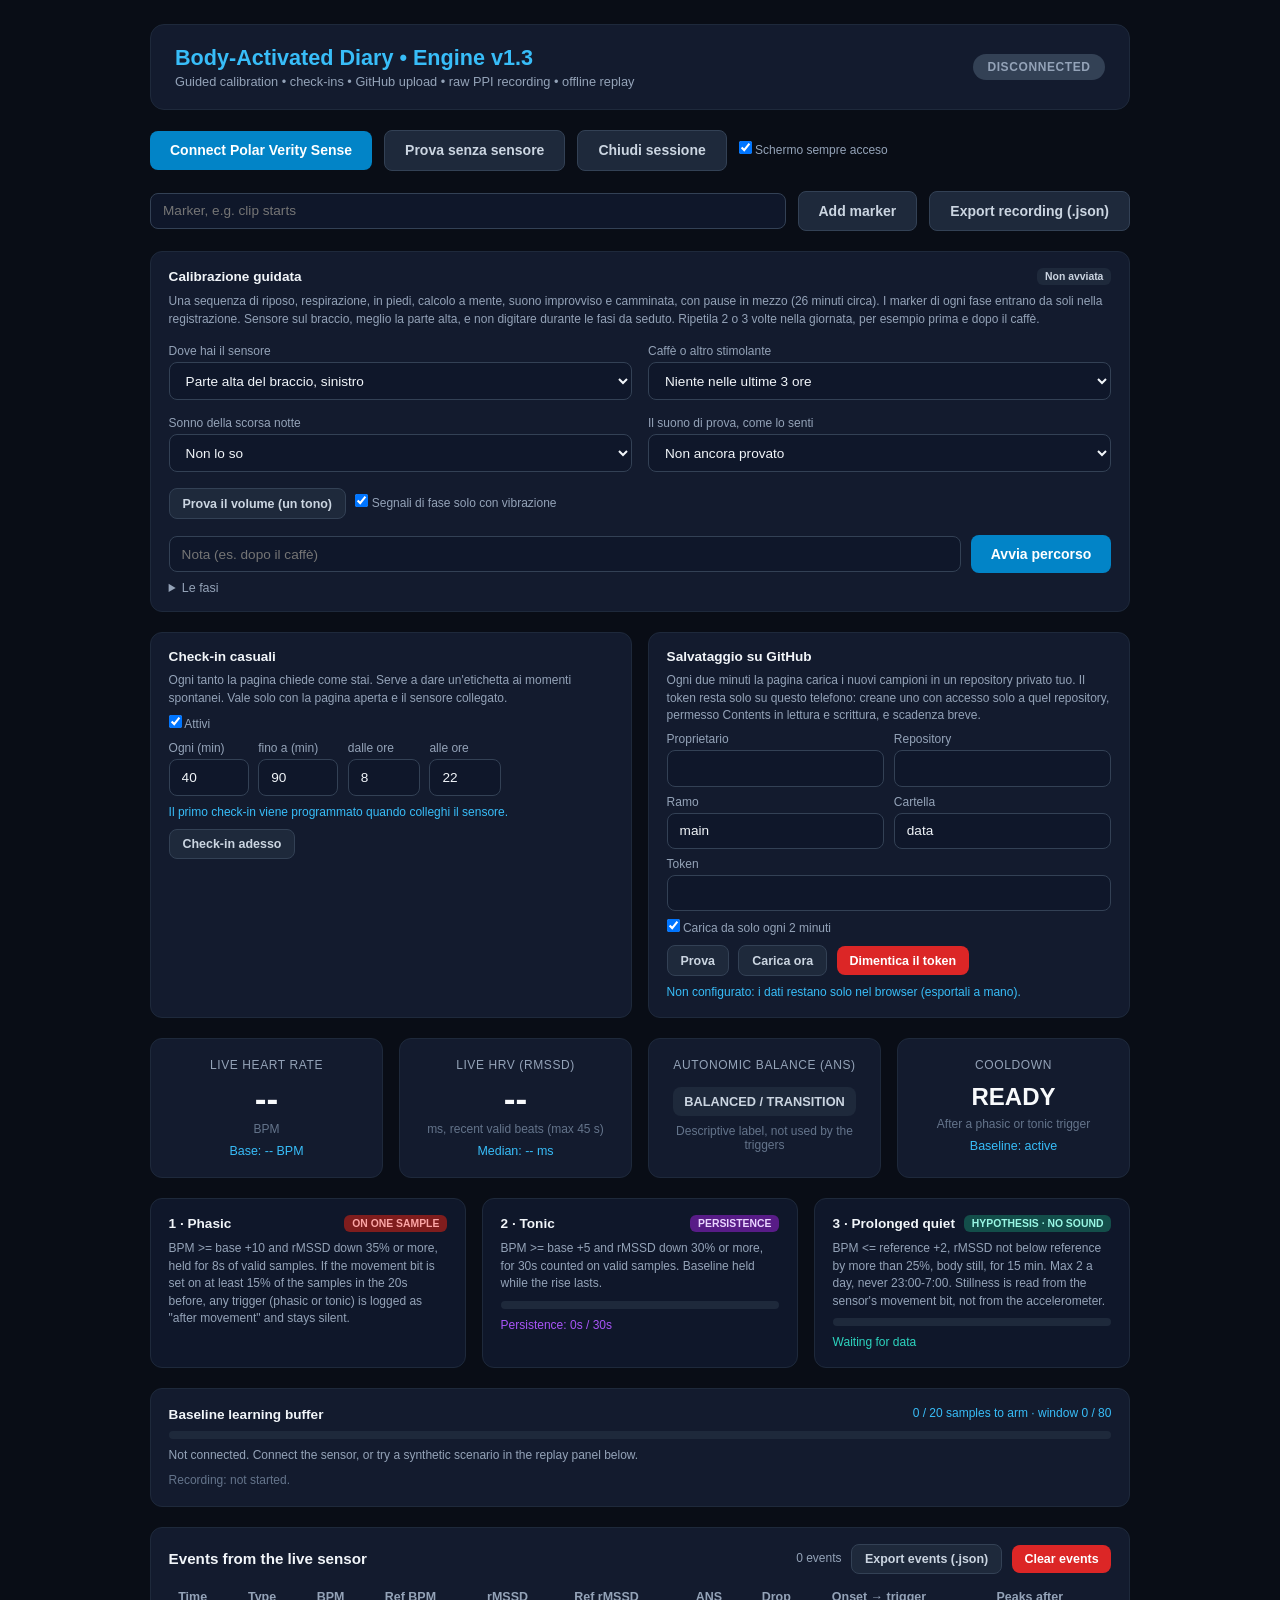
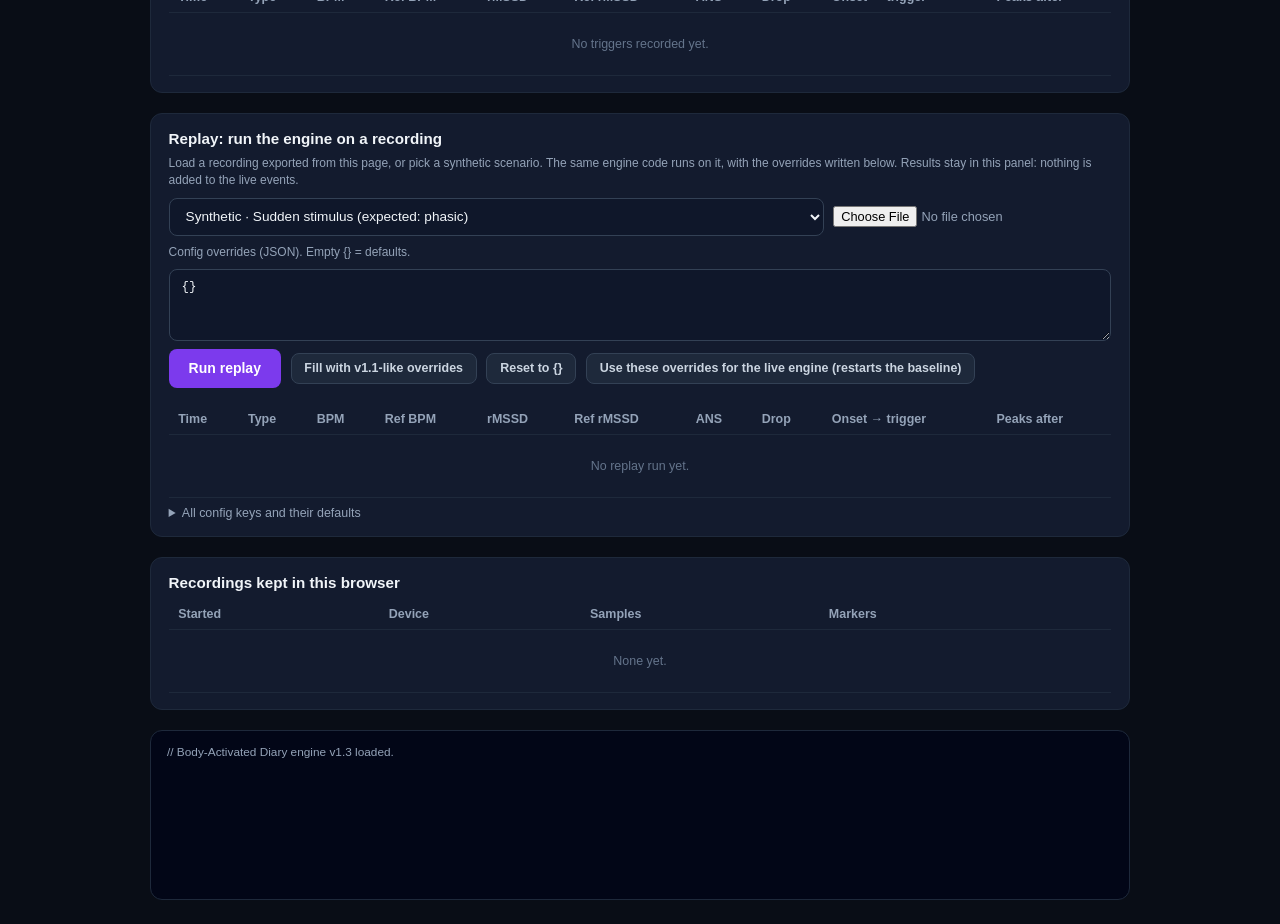
==== index.html @ 588d84d9 "Calibration: second sudden sound, volume test, context form, vibration-only phase cues, timed mental" ====
<!DOCTYPE html>
<html lang="en">
<head>
  <meta charset="UTF-8">
  <meta name="viewport" content="width=device-width, initial-scale=1.0">
  <title>Body-Activated Diary - Engine v1.3</title>
  <style>
    * { box-sizing: border-box; margin: 0; padding: 0; font-family: -apple-system, BlinkMacSystemFont, "Segoe UI", Roboto, sans-serif; }
    body { background-color: #090d16; color: #f1f5f9; padding: 1.5rem; min-height: 100vh; display: flex; justify-content: center; }
    .wrapper { max-width: 980px; width: 100%; min-width: 0; display: flex; flex-direction: column; gap: 1.25rem; }
    .wrapper > *, .two > *, .pathways > *, .grid-metrics > * { min-width: 0; }
    html, body { overflow-x: hidden; }
    header { display: flex; justify-content: space-between; align-items: center; gap: 1rem; background: #131b2e; padding: 1.25rem 1.5rem; border-radius: 14px; border: 1px solid #1e293b; }
    h1 { font-size: 1.35rem; color: #38bdf8; font-weight: 700; }
    h2 { font-size: 0.95rem; font-weight: 700; }
    .subtitle { font-size: 0.8rem; color: #94a3b8; margin-top: 0.2rem; }
    .status-pill { padding: 0.4rem 0.9rem; border-radius: 9999px; font-size: 0.75rem; font-weight: 700; letter-spacing: 0.05em; text-transform: uppercase; background: #334155; color: #94a3b8; white-space: nowrap; }
    .status-pill.connected { background: #064e3b; color: #34d399; }
    .status-pill.monitoring { background: #0284c7; color: #ffffff; }
    .status-pill.triggered { background: #991b1b; color: #fca5a5; animation: pulse 1s infinite; }
    @keyframes pulse { 0%, 100% { opacity: 1; } 50% { opacity: 0.5; } }

    .controls-bar { display: flex; gap: 0.75rem; flex-wrap: wrap; align-items: center; }
    button { padding: 0.7rem 1.25rem; border-radius: 8px; font-size: 0.875rem; font-weight: 600; border: none; cursor: pointer; transition: all 0.2s; }
    .btn-primary { background: #0284c7; color: white; }
    .btn-primary:hover { background: #0369a1; }
    .btn-secondary { background: #1e293b; color: #cbd5e1; border: 1px solid #334155; }
    .btn-secondary:hover { background: #334155; color: white; }
    .btn-danger { background: #dc2626; color: white; }
    .btn-danger:hover { background: #b91c1c; }
    .btn-mock { background: #7c3aed; color: white; }
    .btn-mock:hover { background: #6d28d9; }
    .btn-small { padding: 0.45rem 0.8rem; font-size: 0.78rem; }
    button:disabled { opacity: 0.5; cursor: not-allowed; }
    input[type="text"], select, textarea { background: #0f172a; color: #f1f5f9; border: 1px solid #334155; border-radius: 8px; padding: 0.6rem 0.75rem; font-size: 0.85rem; }
    textarea { width: 100%; min-height: 4.5rem; font-family: ui-monospace, Consolas, monospace; font-size: 0.78rem; }
    input[type="file"] { font-size: 0.8rem; color: #94a3b8; }

    .grid-metrics { display: grid; grid-template-columns: repeat(4, 1fr); gap: 1rem; }
    .metric-card { background: #131b2e; border: 1px solid #1e293b; border-radius: 12px; padding: 1.2rem; text-align: center; }
    .metric-title { font-size: 0.75rem; color: #94a3b8; text-transform: uppercase; letter-spacing: 0.05em; margin-bottom: 0.4rem; }
    .metric-val { font-size: 2.2rem; font-weight: 800; color: #f8fafc; }
    .metric-unit { font-size: 0.75rem; color: #64748b; margin-top: 0.2rem; }
    .metric-sub { font-size: 0.78rem; color: #38bdf8; margin-top: 0.5rem; }
    .ans-badge { display: inline-block; padding: 0.45rem 0.7rem; border-radius: 8px; font-size: 0.8rem; font-weight: 700; margin-top: 0.5rem; }
    .ans-balanced { background: #1e293b; color: #cbd5e1; }
    .ans-sympathetic { background: #7f1d1d; color: #fca5a5; }
    .ans-coactivation { background: #581c87; color: #e9d5ff; }
    .ans-parasympathetic { background: #064e3b; color: #6ee7b7; }

    .pathways { display: grid; grid-template-columns: repeat(3, 1fr); gap: 1rem; }
    .box { background: #0f172a; border: 1px solid #1e293b; border-radius: 12px; padding: 1rem 1.1rem; display: flex; flex-direction: column; gap: 0.5rem; }
    .box.panel { background: #131b2e; }
    .box-header { display: flex; justify-content: space-between; align-items: center; gap: 0.5rem; }
    .box-title { font-size: 0.85rem; font-weight: 700; }
    .tag { font-size: 0.65rem; font-weight: 700; padding: 0.2rem 0.5rem; border-radius: 6px; white-space: nowrap; }
    .small { font-size: 0.75rem; color: #94a3b8; line-height: 1.45; }
    .dim { color: #64748b; }
    .progress-bar-bg { background: #1e293b; border-radius: 9999px; height: 8px; overflow: hidden; }
    .progress-bar-fill { background: #38bdf8; height: 100%; width: 0%; transition: width 0.3s; }
    .row { display: flex; gap: 0.6rem; flex-wrap: wrap; align-items: center; }
    .spread { display: flex; justify-content: space-between; align-items: center; gap: 0.75rem; flex-wrap: wrap; }

    .table-wrapper { overflow-x: auto; max-height: 300px; overflow-y: auto; }
    table { width: 100%; border-collapse: collapse; font-size: 0.78rem; }
    th { text-align: left; color: #94a3b8; font-weight: 600; padding: 0.5rem 0.6rem; border-bottom: 1px solid #1e293b; position: sticky; top: 0; background: #131b2e; white-space: nowrap; }
    td { padding: 0.5rem 0.6rem; border-bottom: 1px solid #1e293b; white-space: nowrap; }
    td.empty { text-align: center; color: #64748b; padding: 1.5rem; }
    .type-tag { padding: 0.15rem 0.5rem; border-radius: 6px; font-size: 0.68rem; font-weight: 700; }
    .type-phasic { background: #7f1d1d; color: #fca5a5; }
    .type-tonic { background: #581c87; color: #e9d5ff; }
    .type-quiet { background: #134e4a; color: #99f6e4; }

    .logs-panel { background: #020617; color: #94a3b8; font-family: ui-monospace, Consolas, monospace; font-size: 0.74rem; padding: 0.9rem 1rem; border-radius: 12px; height: 170px; overflow-y: auto; border: 1px solid #1e293b; }
    .log-line { margin-bottom: 0.2rem; }
    pre { background: #020617; border: 1px solid #1e293b; border-radius: 8px; padding: 0.75rem; font-size: 0.72rem; color: #94a3b8; overflow-x: auto; max-height: 260px; }
    details summary { cursor: pointer; font-size: 0.78rem; color: #94a3b8; }

    .proto-title { font-size: 1.5rem; font-weight: 800; color: #f8fafc; }
    .proto-clock { font-size: 3rem; font-weight: 800; color: #38bdf8; font-variant-numeric: tabular-nums; }
    .proto-text { font-size: 1rem; line-height: 1.5; color: #cbd5e1; }
    #pacer { width: 90px; height: 90px; border-radius: 50%; background: #0284c7; margin: 0.5rem auto; animation: breathe 10s ease-in-out infinite; }
    @keyframes tempo { 0% { opacity: 1; transform: scale(1.15); } 18% { opacity: 0.12; transform: scale(0.8); } 100% { opacity: 0.12; transform: scale(0.8); } }
    #tempoDot { width: 56px; height: 56px; border-radius: 50%; background: #f59e0b; margin: 0.5rem auto; animation: tempo 4s linear infinite; }
    @keyframes breathe { 0%, 100% { transform: scale(0.55); opacity: 0.6; } 50% { transform: scale(1.5); opacity: 1; } }
    .two { display: grid; grid-template-columns: repeat(2, 1fr); gap: 1rem; }
    .field { display: flex; flex-direction: column; gap: 0.25rem; font-size: 0.75rem; color: #94a3b8; }
    .field input { width: 100%; }
    input[type="password"], input[type="number"] { background: #0f172a; color: #f1f5f9; border: 1px solid #334155; border-radius: 8px; padding: 0.6rem 0.75rem; font-size: 0.85rem; }
    .modal { position: fixed; inset: 0; background: rgba(2, 6, 23, 0.92); display: flex; align-items: flex-start; justify-content: center; padding: 1rem; z-index: 50; overflow-y: auto; }
    .modal[hidden] { display: none; }
    .modal-card { margin: auto; background: #131b2e; border: 1px solid #334155; border-radius: 14px; padding: 1.25rem; width: 100%; max-width: 460px; display: flex; flex-direction: column; gap: 0.8rem; }
    .scale-row { display: grid; grid-template-columns: repeat(5, 1fr); gap: 0.4rem; }
    .scale-btn { padding: 0.6rem 0; font-size: 1rem; min-height: 3rem; }
    .ends { display: flex; justify-content: space-between; font-size: 0.7rem; color: #94a3b8; margin-top: -0.4rem; }
    .scale-btn.picked { background: #0284c7; color: #fff; border-color: #0284c7; }
    @media (max-width: 800px) {
      body { padding: 0.75rem; }
      header { flex-direction: column; align-items: flex-start; }
      .two { grid-template-columns: 1fr; }
      button { min-height: 2.75rem; }
      .proto-clock { font-size: 2.6rem; }
    }
    @media (max-width: 800px) { .grid-metrics { grid-template-columns: repeat(2, 1fr); } .pathways { grid-template-columns: 1fr; } }
  </style>
</head>
<body>
  <div class="wrapper">
    <header>
      <div>
        <h1>Body-Activated Diary • Engine v1.3</h1>
        <div class="subtitle">Guided calibration • check-ins • GitHub upload • raw PPI recording • offline replay</div>
      </div>
      <div id="statusPill" class="status-pill">Disconnected</div>
    </header>

    <div class="controls-bar">
      <button id="connectBtn" class="btn-primary">Connect Polar Verity Sense</button>
      <button id="simBtn" class="btn-secondary">Prova senza sensore</button>
      <button id="simBoostBtn" class="btn-mock" style="display:none;">Simula stimolo (40 s)</button>
      <button id="endBtn" class="btn-secondary">Chiudi sessione</button>
      <label class="small"><input type="checkbox" id="wakeChk" checked> Schermo sempre acceso</label>
      <span id="wakeNote" class="small" style="color:#fbbf24;"></span>
    </div>
    <div class="controls-bar">
      <input id="markerInput" type="text" placeholder="Marker, e.g. clip starts" style="flex: 1; min-width: 180px;">
      <button id="markerBtn" class="btn-secondary">Add marker</button>
      <button id="exportRecBtn" class="btn-secondary">Export recording (.json)</button>
    </div>

    <!-- Guided calibration -->
    <div class="box panel">
      <div class="spread">
        <span class="box-title">Calibrazione guidata</span>
        <span id="protoStatus" class="tag" style="background:#1e293b; color:#cbd5e1;">Non avviata</span>
      </div>
      <div class="small">Una sequenza di riposo, respirazione, in piedi, calcolo a mente, suono improvviso e camminata, con pause in mezzo (<span id="protoTotal"></span>). I marker di ogni fase entrano da soli nella registrazione. Sensore sul braccio, meglio la parte alta, e non digitare durante le fasi da seduto. Ripetila 2 o 3 volte nella giornata, per esempio prima e dopo il caffè.</div>
      <div id="ctxBox" class="two" style="margin: 0.5rem 0;">
        <label class="field">Dove hai il sensore<select id="ctxPlace"></select></label>
        <label class="field">Caffè o altro stimolante<select id="ctxCaf"></select></label>
        <label class="field">Sonno della scorsa notte<select id="ctxSleep"></select></label>
        <label class="field">Il suono di prova, come lo senti<select id="ctxVol"></select></label>
      </div>
      <div class="row" style="margin-bottom:0.5rem;">
        <button id="volTestBtn" class="btn-secondary btn-small" type="button">Prova il volume (un tono)</button>
        <label class="small"><input id="cueSilent" type="checkbox" checked> Segnali di fase solo con vibrazione</label>
      </div>
      <div class="row">
        <input id="protoNote" type="text" placeholder="Nota (es. dopo il caffè)" style="flex:1; min-width: 180px;">
        <button id="protoStartBtn" class="btn-primary">Avvia percorso</button>
      </div>
      <div id="protoRun" style="display:none; text-align:center;">
        <div id="protoStep" class="small"></div>
        <div id="protoTitle" class="proto-title"></div>
        <div id="pacer" style="display:none;"></div>
        <div id="tempoDot" style="display:none;"></div>
        <div id="protoText" class="proto-text"></div>
        <div id="protoClock" class="proto-clock"></div>
        <div id="rateRow" style="display:none; margin:0.5rem 0;">
          <div id="rateLbl" class="small"></div>
          <div id="rateBtns" class="row" style="justify-content:center;"></div>
        </div>
        <div class="progress-bar-bg"><div id="protoBar" class="progress-bar-fill"></div></div>
        <div class="row" style="justify-content:center; margin-top:0.75rem;">
          <button id="feltBtn" class="btn-mock" style="display:none;">Mi sono spaventato (con l'altra mano)</button>
          <button id="protoSkipBtn" class="btn-secondary btn-small">Salta fase</button>
          <button id="protoStopBtn" class="btn-danger btn-small">Interrompi</button>
        </div>
      </div>
      <details><summary>Le fasi</summary><ol id="protoList" class="small" style="padding-left:1.2rem; margin-top:0.4rem;"></ol></details>
    </div>

    <div class="two">
      <!-- Check-ins -->
      <div class="box panel">
        <span class="box-title">Check-in casuali</span>
        <div class="small">Ogni tanto la pagina chiede come stai. Serve a dare un'etichetta ai momenti spontanei. Vale solo con la pagina aperta e il sensore collegato.</div>
        <label class="small"><input type="checkbox" id="ciEnabled"> Attivi</label>
        <div class="row">
          <label class="field">Ogni (min)<input id="ciMin" type="number" min="1" style="width:5rem;"></label>
          <label class="field">fino a (min)<input id="ciMax" type="number" min="1" style="width:5rem;"></label>
          <label class="field">dalle ore<input id="ciFrom" type="number" min="0" max="23" style="width:4.5rem;"></label>
          <label class="field">alle ore<input id="ciTo" type="number" min="1" max="24" style="width:4.5rem;"></label>
        </div>
        <div id="ciInfo" class="small" style="color:#38bdf8;"></div>
        <div><button id="ciNowBtn" class="btn-secondary btn-small">Check-in adesso</button></div>
      </div>

      <!-- GitHub upload -->
      <div class="box panel">
        <span class="box-title">Salvataggio su GitHub</span>
        <div class="small">Ogni due minuti la pagina carica i nuovi campioni in un repository privato tuo. Il token resta solo su questo telefono: creane uno con accesso solo a quel repository, permesso Contents in lettura e scrittura, e scadenza breve.</div>
        <div class="row">
          <label class="field" style="flex:1;">Proprietario<input id="ghOwner" type="text" autocapitalize="off" autocomplete="off"></label>
          <label class="field" style="flex:1;">Repository<input id="ghRepo" type="text" autocapitalize="off" autocomplete="off"></label>
        </div>
        <div class="row">
          <label class="field" style="flex:1;">Ramo<input id="ghBranch" type="text" autocapitalize="off" autocomplete="off"></label>
          <label class="field" style="flex:1;">Cartella<input id="ghFolder" type="text" autocapitalize="off" autocomplete="off"></label>
        </div>
        <label class="field">Token<input id="ghToken" type="password" autocomplete="off"></label>
        <label class="small"><input type="checkbox" id="ghAuto"> Carica da solo ogni 2 minuti</label>
        <div class="row">
          <button id="ghTestBtn" class="btn-secondary btn-small">Prova</button>
          <button id="ghNowBtn" class="btn-secondary btn-small">Carica ora</button>
          <button id="ghForgetBtn" class="btn-danger btn-small">Dimentica il token</button>
        </div>
        <div id="syncStatus" class="small" style="color:#38bdf8;"></div>
      </div>
    </div>

    <!-- Check-in dialog -->
    <div id="checkinModal" class="modal" hidden>
      <div class="modal-card">
        <h2 style="font-size:1.1rem;">Come stai in questo momento?</h2>
        <div class="small">Quanto è piacevole o spiacevole?</div>
        <div id="valRow" class="scale-row"></div>
        <div class="ends"><span>molto spiacevole</span><span>molto piacevole</span></div>
        <div class="small">Quanto ti senti carico o agitato?</div>
        <div id="aroRow" class="scale-row"></div>
        <div class="ends"><span>molto calmo</span><span>molto carico</span></div>
        <label class="field">Cosa stai facendo<select id="actSel"></select></label>
        <input id="ciNote" type="text" placeholder="Una riga, se vuoi">
        <div class="row">
          <button id="ciSave" class="btn-primary" disabled>Salva</button>
          <button id="ciLater" class="btn-secondary">Tra 10 minuti</button>
          <button id="ciSkip" class="btn-secondary">Salta</button>
        </div>
      </div>
    </div>

    <!-- Live metrics -->
    <div class="grid-metrics">
      <div class="metric-card">
        <div class="metric-title">Live Heart Rate</div>
        <div id="liveBpm" class="metric-val">--</div>
        <div class="metric-unit">BPM</div>
        <div id="baseBpm" class="metric-sub">Base: -- BPM</div>
      </div>
      <div class="metric-card">
        <div class="metric-title">Live HRV (rMSSD)</div>
        <div id="liveRmssd" class="metric-val">--</div>
        <div class="metric-unit">ms, recent valid beats (max 45 s)</div>
        <div id="baseRmssd" class="metric-sub">Median: -- ms</div>
      </div>
      <div class="metric-card">
        <div class="metric-title">Autonomic Balance (ANS)</div>
        <div id="ansState" class="ans-badge ans-balanced">BALANCED</div>
        <div class="metric-unit" style="margin-top: 0.5rem;">Descriptive label, not used by the triggers</div>
      </div>
      <div class="metric-card">
        <div class="metric-title">Cooldown</div>
        <div id="cooldownVal" class="metric-val" style="font-size: 1.5rem; line-height: 2.2rem;">READY</div>
        <div class="metric-unit">After a phasic or tonic trigger</div>
        <div id="freezeStatus" class="metric-sub">Baseline: active</div>
      </div>
    </div>

    <!-- Pathways -->
    <div class="pathways">
      <div class="box">
        <div class="box-header">
          <span class="box-title">1 · Phasic</span>
          <span class="tag" style="background: #7f1d1d; color: #fca5a5;">ON ONE SAMPLE</span>
        </div>
        <div id="phasicRule" class="small"></div>
      </div>
      <div class="box">
        <div class="box-header">
          <span class="box-title">2 · Tonic</span>
          <span class="tag" style="background: #581c87; color: #e9d5ff;">PERSISTENCE</span>
        </div>
        <div id="tonicRule" class="small"></div>
        <div class="progress-bar-bg"><div id="tonicProgressBar" class="progress-bar-fill" style="background: #a855f7;"></div></div>
        <div id="tonicCounterText" class="small" style="color: #a855f7;">Persistence: 0s</div>
      </div>
      <div class="box">
        <div class="box-header">
          <span class="box-title">3 · Prolonged quiet</span>
          <span class="tag" style="background: #134e4a; color: #99f6e4;">HYPOTHESIS · NO SOUND</span>
        </div>
        <div id="quietRule" class="small"></div>
        <div class="progress-bar-bg"><div id="quietProgressBar" class="progress-bar-fill" style="background: #2dd4bf;"></div></div>
        <div id="quietText" class="small" style="color: #2dd4bf;">Waiting for data</div>
      </div>
    </div>

    <!-- Baseline + signal -->
    <div class="box panel">
      <div class="spread">
        <span class="box-title">Baseline learning buffer</span>
        <span id="bufferCounter" class="small" style="color: #38bdf8;">0 samples</span>
      </div>
      <div class="progress-bar-bg"><div id="progressBar" class="progress-bar-fill"></div></div>
      <div id="signalText" class="small">Not connected. Connect the sensor, or try a synthetic scenario in the replay panel below.</div>
      <div id="recText" class="small dim">Recording: not started.</div>
    </div>

    <!-- Events -->
    <div class="box panel">
      <div class="spread">
        <h2>Events from the live sensor</h2>
        <div class="row">
          <span id="eventCountBadge" class="small">0 events</span>
          <button id="exportJsonBtn" class="btn-secondary btn-small">Export events (.json)</button>
          <button id="clearStorageBtn" class="btn-danger btn-small">Clear events</button>
        </div>
      </div>
      <div class="table-wrapper">
        <table>
          <thead><tr><th>Time</th><th>Type</th><th>BPM</th><th>Ref BPM</th><th>rMSSD</th><th>Ref rMSSD</th><th>ANS</th><th>Drop</th><th>Onset → trigger</th><th>Peaks after</th></tr></thead>
          <tbody id="eventsBody"><tr><td colspan="10" class="empty">No triggers recorded yet.</td></tr></tbody>
        </table>
      </div>
    </div>

    <!-- Replay -->
    <div class="box panel">
      <h2>Replay: run the engine on a recording</h2>
      <div class="small">Load a recording exported from this page, or pick a synthetic scenario. The same engine code runs on it, with the overrides written below. Results stay in this panel: nothing is added to the live events.</div>
      <div class="row">
        <select id="replaySource"></select>
        <input id="replayFile" type="file" accept=".json,application/json">
      </div>
      <div class="small">Config overrides (JSON). Empty <code>{}</code> = defaults.</div>
      <textarea id="configBox" spellcheck="false">{}</textarea>
      <div class="row">
        <button id="replayBtn" class="btn-mock">Run replay</button>
        <button id="compatBtn" class="btn-secondary btn-small">Fill with v1.1-like overrides</button>
        <button id="resetCfgBtn" class="btn-secondary btn-small">Reset to {}</button>
        <button id="applyLiveBtn" class="btn-secondary btn-small">Use these overrides for the live engine (restarts the baseline)</button>
      </div>
      <div id="replaySummary" class="small"></div>
      <div class="table-wrapper">
        <table>
          <thead><tr><th>Time</th><th>Type</th><th>BPM</th><th>Ref BPM</th><th>rMSSD</th><th>Ref rMSSD</th><th>ANS</th><th>Drop</th><th>Onset → trigger</th><th>Peaks after</th></tr></thead>
          <tbody id="replayBody"><tr><td colspan="10" class="empty">No replay run yet.</td></tr></tbody>
        </table>
      </div>
      <details>
        <summary>All config keys and their defaults</summary>
        <pre id="defaultsPre"></pre>
      </details>
    </div>

    <!-- Stored recordings -->
    <div class="box panel">
      <div class="spread">
        <h2>Recordings kept in this browser</h2>
        <span id="storageNote" class="small dim"></span>
      </div>
      <div class="table-wrapper" style="max-height: 200px;">
        <table>
          <thead><tr><th>Started</th><th>Device</th><th>Samples</th><th>Markers</th><th></th></tr></thead>
          <tbody id="sessionsBody"><tr><td colspan="5" class="empty">None yet.</td></tr></tbody>
        </table>
      </div>
    </div>

    <div class="logs-panel" id="terminalLogs">
      <div class="log-line">// Body-Activated Diary engine v1.3 loaded.</div>
    </div>
  </div>

  <script>
// ============================================================================
// ENGINE CORE v1.3 — pure logic: no DOM, no Bluetooth, no wall clock.
// Feed it samples with ingest({ ts, ppi, hr, err, blocker }) and it returns
// what happened (events, event updates, log lines). Time comes only from the
// sample timestamps, so the same code runs live and on a recording (replay).
// ============================================================================
const ENGINE_VERSION = '1.3.1';

// All values are starting points, not validated thresholds.
const DEFAULT_CONFIG = {
  // --- Sample quality gate
  PPI_MIN_MS: 300,
  PPI_MAX_MS: 2000,
  ERROR_ESTIMATE_MAX_MS: 30,        // Polar: above 30 ms likely artefact. null = filter off (v1.1 behaviour)
  MAX_SAMPLE_GAP_S: 10,             // no valid sample for this long = discontinuity

  // --- rMSSD
  RMSSD_BUFFER_SIZE: 30,
  RMSSD_MIN_PAIRS: 4,               // v1.1 asked for 5 intervals = 4 differences
  RMSSD_ADJACENT_ONLY: true,        // skip differences across a discarded beat. false = v1.1 behaviour
  RMSSD_MAX_SPAN_S: 45,             // v1.3: beats older than this are dropped from the rMSSD buffer, so a long hole in the
                                    // signal cannot leave a stale value standing in. null = no limit (v1.1, v1.2). A longer
                                    // buffer (RMSSD_BUFFER_SIZE 60) needs a longer span (about 90).
  BPM_FROM_PPI: true,               // v1.3: BPM = 60000 / mean PPI of the last BPM_PPI_BEATS beats. false = the sensor's own
                                    // HR field (v1.1, v1.2), which showed 37 BPM for a minute on 12 Nov 2026
  BPM_PPI_BEATS: 8,

  // --- Baseline (same as v1.1 unless a flag is changed)
  MIN_BASELINE_SAMPLES: 20,
  MAX_BASELINE_HISTORY: 80,
  BASELINE_BPM_STAT: 'mean',        // 'mean' (v1.1) | 'median'
  FREEZE_BASELINE_WHILE_ELEVATED: true,  // baseline stops following a rise in progress. false = v1.1 behaviour
  REARM_AFTER_RELEASE: true,        // after a trigger, no new one until the rise has ended once. false = v1.1 behaviour

  // --- Pathway 1: phasic
  PHASIC_DROP_PERCENT: 0.35,
  PHASIC_BPM_RISE: 10,
  PHASIC_MAX_ONSET_S: null,         // null = v1.1 rule (fires whenever thresholds are met).
                                    // A number = phasic only if reached within N s from the start of the rise.
  PHASIC_MIN_S: 8,                  // v1.3: the strict thresholds must hold this long (on valid samples) before a phasic
                                    // trigger. 0 = on one sample (v1.1, v1.2). A first value, to tune with labelled data.

  // --- Movement context (v1.3, hypothesis from 5 candidate triggers on one person, not validated)
  MOVEMENT_CONTEXT: 'tag',          // 'tag' = a trigger preceded by a lot of movement is kept in the log but marked
                                    // (context 'movement', notify false: no chime, no invite). 'off' = every trigger notifies (v1.1 to v1.3 first build).
  MOVEMENT_WINDOW_S: 20,            // look-back before the trigger
  MOVEMENT_BLOCKED_FRACTION: 0.15,  // share of samples in the window with the sensor's movement bit

  // --- Pathway 2: tonic
  TONIC_DROP_PERCENT: 0.30,
  TONIC_BPM_RISE: 5,
  TONIC_PERSISTENCE_SECONDS: 30,

  COOLDOWN_SECONDS: 300,
  RESPONSE_WINDOW_SECONDS: 120,     // after a trigger, keep measuring peaks for this long

  // --- Pathway 3: prolonged quiet (ADR-24, hypothesis)
  QUIET_ENABLED: true,
  QUIET_SLOW_WINDOW_MIN: 45,        // slow reference: median of the last N minutes
  QUIET_MIN_HISTORY_MIN: 30,        // minutes of data needed before the slow reference exists
  QUIET_DURATION_MIN: 15,           // how long the quiet must last
  QUIET_BPM_MARGIN: 2,              // BPM <= reference + margin
  QUIET_RMSSD_TOLERANCE: 0.25,      // rMSSD >= reference * (1 - tolerance); a 30-beat rMSSD is noisy, 10% was too tight
  QUIET_MIN_OK_FRACTION: 0.90,      // share of valid samples in the window that meet the condition
  QUIET_MIN_VALID_FRACTION: 0.70,   // share of samples in the window that passed the quality gate
  QUIET_MAX_MOVED_FRACTION: 0.05,   // share of samples with the blocker bit (movement proxy, no accelerometer yet)
  QUIET_MAX_GAP_S: 60,              // a hole this long inside the window invalidates it
  QUIET_REARM_FRACTION: 0.50,       // after an invite, re-arm only once the quiet has clearly ended
  QUIET_MAX_PER_DAY: 2,
  QUIET_HOURS_START: 23,            // no invite between these local hours (start == end = no silent hours)
  QUIET_HOURS_END: 7,
  REST_BPM: null,                   // resting values from calibration, when they exist.
  REST_RMSSD: null                  // null = use the slow reference instead
};

// Overrides that make v1.3 decide like v1.1 (except the tonic timer, which now counts on samples).
const V1_1_COMPAT_CONFIG = {
  ERROR_ESTIMATE_MAX_MS: null,
  RMSSD_ADJACENT_ONLY: false,
  RMSSD_MAX_SPAN_S: null,
  BPM_FROM_PPI: false,
  PHASIC_MIN_S: 0,
  MOVEMENT_CONTEXT: 'off',
  FREEZE_BASELINE_WHILE_ELEVATED: false,
  REARM_AFTER_RELEASE: false,
  PHASIC_MAX_ONSET_S: null,
  QUIET_ENABLED: false
};

function median(arr) {
  if (arr.length === 0) return 0;
  const sorted = [...arr].sort((a, b) => a - b);
  const mid = Math.floor(sorted.length / 2);
  return sorted.length % 2 !== 0 ? sorted[mid] : Math.round((sorted[mid - 1] + sorted[mid]) / 2);
}

function average(arr) {
  if (arr.length === 0) return 0;
  return Math.round(arr.reduce((a, v) => a + v, 0) / arr.length);
}

// buf: [{ ppi, adj }] where adj = this beat directly follows the previous entry
function computeRmssd(buf, cfg) {
  let sum = 0, pairs = 0;
  for (let i = 1; i < buf.length; i++) {
    if (cfg.RMSSD_ADJACENT_ONLY && !buf[i].adj) continue;
    const d = buf[i].ppi - buf[i - 1].ppi;
    sum += d * d;
    pairs++;
  }
  if (pairs < cfg.RMSSD_MIN_PAIRS) return null;
  return Math.round(Math.sqrt(sum / pairs));
}

function classifyAns(rmssd, bpm, baseRmssd, baseBpm) {
  if (!baseRmssd) return 'BALANCED';
  const ratio = rmssd / baseRmssd;
  const delta = bpm - baseBpm;
  if (ratio < 0.60 && delta >= 8) return 'SYMPATHETIC';
  if (ratio >= 0.60 && ratio <= 0.80 && delta >= 4 && delta < 10) return 'CO_ACTIVATION';
  if (ratio >= 0.85 && delta <= 2) return 'PARASYMPATHETIC';
  return 'BALANCED';
}

function createEngine(userConfig) {
  const cfg = Object.assign({}, DEFAULT_CONFIG, userConfig || {});
  const st = {
    total: 0, accepted: 0,
    rejected: { blocker: 0, range: 0, hr: 0, error_estimate: 0 },
    ppiBuf: [], prevAccepted: false, lastValidTs: null, lastTs: null,
    bpm: 0, rmssd: null,
    baseRmssdHist: [], baseBpmHist: [], baseRmssd: 0, baseBpm: 0,
    monitoring: false, cooldownUntil: 0,
    elevatedSince: null, tonicSeconds: 0, needRelease: false,
    moveRing: [],
    ans: 'BALANCED',
    tracking: null,
    // quiet pathway
    slow: [], slowHead: 0, slowRefBpm: null, slowRefRmssd: null, slowRefAt: null,
    qwin: [], qHead: 0, qAll: 0, qValid: 0, qOk: 0, qMoved: 0,
    qLastValidTs: null, qLastGapTs: null,
    quietArmed: true, quietDay: null, quietCount: 0, quietLast: null
  };

  function rejectReason(s) {
    if (s.blocker) return 'blocker';
    if (!(s.ppi >= cfg.PPI_MIN_MS && s.ppi <= cfg.PPI_MAX_MS)) return 'range';
    if (!(s.hr > 0)) return 'hr';
    if (cfg.ERROR_ESTIMATE_MAX_MS != null && s.err != null && s.err > cfg.ERROR_ESTIMATE_MAX_MS) return 'error_estimate';
    return null;
  }

  function inQuietHours(ts) {
    const a = cfg.QUIET_HOURS_START, b = cfg.QUIET_HOURS_END;
    if (a == null || b == null || a === b) return false;
    const h = new Date(ts).getHours();
    return a > b ? (h >= a || h < b) : (h >= a && h < b);
  }

  function dayKey(ts) {
    const d = new Date(ts);
    return d.getFullYear() * 10000 + (d.getMonth() + 1) * 100 + d.getDate();
  }

  function makeEvent(type, ts, extra) {
    return Object.assign({
      id: 'evt_' + Math.round(ts),
      timestamp: new Date(ts).toISOString(),
      engine_version: ENGINE_VERSION,
      is_mock: false,
      source: 'sensor',
      trigger_type: type,
      ans_state: st.ans,
      trigger_bpm: st.bpm,
      baseline_bpm: st.baseBpm,
      trigger_rmssd: st.rmssd,
      baseline_rmssd_median: st.baseRmssd,
      drop_percentage: st.baseRmssd > 0 ? Math.round((1 - st.rmssd / st.baseRmssd) * 100) : null,
      status: 'pending_reflection',
      user_valence: null,
      user_reflection: null
    }, extra || {});
  }

  function movementShare() {
    if (!st.moveRing.length) return 0;
    let b = 0;
    for (const r of st.moveRing) if (r.b) b++;
    return b / st.moveRing.length;
  }

  function fireArousal(type, ts, out) {
    const onsetS = st.elevatedSince === null ? 0 : Math.round((ts - st.elevatedSince) / 100) / 10;
    const share = movementShare();
    const moved = cfg.MOVEMENT_CONTEXT === 'tag' && share >= cfg.MOVEMENT_BLOCKED_FRACTION;
    const ev = makeEvent(type, ts, {
      onset_to_trigger_s: onsetS, response: null,
      movement_share: Math.round(share * 100) / 100,
      context: moved ? 'movement' : null,
      notify: !moved
    });
    out.push({ kind: 'event', event: ev });
    out.push({ kind: 'log', msg: `TRIGGER [${type.toUpperCase()}]${moved ? ' (after movement, no notification)' : ''} | ANS: ${st.ans} | rMSSD: -${ev.drop_percentage}% | onset to trigger: ${onsetS}s` });
    st.tracking = {
      id: ev.id, triggerTs: ts, onsetTs: st.elevatedSince === null ? ts : st.elevatedSince,
      until: ts + cfg.RESPONSE_WINDOW_SECONDS * 1000,
      baseBpm: st.baseBpm, baseRmssd: st.baseRmssd,
      peakDelta: st.bpm - st.baseBpm, peakDeltaTs: ts,
      peakDrop: st.baseRmssd > 0 ? 1 - st.rmssd / st.baseRmssd : 0, peakDropTs: ts,
      endTs: null
    };
    st.cooldownUntil = ts + cfg.COOLDOWN_SECONDS * 1000;
    st.elevatedSince = null;
    st.tonicSeconds = 0;
    st.needRelease = true;
  }

  function closeTracking(out) {
    const tr = st.tracking;
    if (!tr) return;
    const s = ms => Math.round(ms / 100) / 10;
    out.push({
      kind: 'event_update', id: tr.id,
      response: {
        peak_bpm_delta: tr.peakDelta,
        time_to_peak_bpm_s: s(tr.peakDeltaTs - tr.onsetTs),
        peak_rmssd_drop_percent: Math.round(tr.peakDrop * 100),
        time_to_peak_drop_s: s(tr.peakDropTs - tr.onsetTs),
        // how long the rise lasted, from its start to the first sample back under the tonic thresholds
        elevated_duration_s: tr.endTs === null ? null : s(tr.endTs - tr.onsetTs),
        window_s: cfg.RESPONSE_WINDOW_SECONDS
      }
    });
    st.tracking = null;
  }

  function trackResponse(ts, out) {
    const tr = st.tracking;
    if (!tr) return;
    if (ts > tr.until) { closeTracking(out); return; }
    const delta = st.bpm - tr.baseBpm;
    const drop = tr.baseRmssd > 0 ? 1 - st.rmssd / tr.baseRmssd : 0;
    if (delta > tr.peakDelta) { tr.peakDelta = delta; tr.peakDeltaTs = ts; }
    if (drop > tr.peakDrop) { tr.peakDrop = drop; tr.peakDropTs = ts; }
    const stillUp = drop >= cfg.TONIC_DROP_PERCENT && delta >= cfg.TONIC_BPM_RISE;
    if (tr.endTs === null && !stillUp && ts > tr.triggerTs) tr.endTs = ts;
  }

  function quietStep(ts, valid, moved, inCooldown, out) {
    if (!cfg.QUIET_ENABLED) return;
    const usable = valid && st.rmssd !== null;

    // Slow reference: median of the last QUIET_SLOW_WINDOW_MIN minutes, refreshed once a minute.
    if (usable) st.slow.push([ts, st.bpm, st.rmssd]);
    const slowFrom = ts - cfg.QUIET_SLOW_WINDOW_MIN * 60000;
    while (st.slowHead < st.slow.length && st.slow[st.slowHead][0] < slowFrom) st.slowHead++;
    if (st.slowHead > 4096) { st.slow = st.slow.slice(st.slowHead); st.slowHead = 0; }
    if (st.slowRefAt === null || ts - st.slowRefAt >= 60000) {
      st.slowRefAt = ts;
      const live = st.slow.slice(st.slowHead);
      const span = live.length ? live[live.length - 1][0] - live[0][0] : 0;
      if (span >= cfg.QUIET_MIN_HISTORY_MIN * 60000) {
        st.slowRefBpm = median(live.map(r => r[1]));
        st.slowRefRmssd = median(live.map(r => r[2]));
      } else {
        st.slowRefBpm = null; st.slowRefRmssd = null;
      }
    }
    const refBpm = cfg.REST_BPM != null ? cfg.REST_BPM : st.slowRefBpm;
    const refRmssd = cfg.REST_RMSSD != null ? cfg.REST_RMSSD : st.slowRefRmssd;
    const haveRef = refBpm != null && refRmssd != null;
    const ok = usable && haveRef &&
      st.bpm <= refBpm + cfg.QUIET_BPM_MARGIN &&
      st.rmssd >= refRmssd * (1 - cfg.QUIET_RMSSD_TOLERANCE);

    if (valid) {
      if (st.qLastValidTs !== null && ts - st.qLastValidTs > cfg.QUIET_MAX_GAP_S * 1000) st.qLastGapTs = ts;
      st.qLastValidTs = ts;
    }

    // Sliding window of QUIET_DURATION_MIN minutes, with running counters.
    const D = cfg.QUIET_DURATION_MIN * 60000;
    st.qwin.push([ts, valid ? 1 : 0, ok ? 1 : 0, moved ? 1 : 0]);
    st.qAll++; if (valid) st.qValid++; if (ok) st.qOk++; if (moved) st.qMoved++;
    while (st.qHead < st.qwin.length && st.qwin[st.qHead][0] < ts - D) {
      const o = st.qwin[st.qHead++];
      st.qAll--; st.qValid -= o[1]; st.qOk -= o[2]; st.qMoved -= o[3];
    }
    if (st.qHead > 4096) { st.qwin = st.qwin.slice(st.qHead); st.qHead = 0; }

    const oldest = st.qwin[st.qHead][0];
    const covered = oldest <= ts - D + cfg.QUIET_MAX_GAP_S * 1000;
    const noGap = st.qLastGapTs === null || st.qLastGapTs < ts - D;
    const okFraction = st.qValid ? st.qOk / st.qValid : 0;
    const validFraction = st.qAll ? st.qValid / st.qAll : 0;
    const movedFraction = st.qAll ? st.qMoved / st.qAll : 1;

    if (!st.quietArmed && okFraction < cfg.QUIET_REARM_FRACTION) st.quietArmed = true;
    const day = dayKey(ts);
    if (day !== st.quietDay) { st.quietDay = day; st.quietCount = 0; }

    st.quietLast = {
      ref_bpm: refBpm, ref_rmssd: refRmssd,
      ref_source: !haveRef ? null : (cfg.REST_BPM != null && cfg.REST_RMSSD != null ? 'rest' : 'slow_baseline'),
      ok_fraction: okFraction, valid_fraction: validFraction, moved_fraction: movedFraction,
      covered_min: Math.min(cfg.QUIET_DURATION_MIN, (ts - oldest) / 60000),
      armed: st.quietArmed, count_today: st.quietCount
    };

    const holds = covered && noGap && haveRef &&
      okFraction >= cfg.QUIET_MIN_OK_FRACTION &&
      validFraction >= cfg.QUIET_MIN_VALID_FRACTION &&
      movedFraction <= cfg.QUIET_MAX_MOVED_FRACTION;

    if (holds && usable && st.quietArmed && !inCooldown && !inQuietHours(ts) && st.quietCount < cfg.QUIET_MAX_PER_DAY) {
      st.quietArmed = false;
      st.quietCount++;
      st.quietLast.armed = false; st.quietLast.count_today = st.quietCount;
      const ev = makeEvent('quiet_prolonged', ts, {
        baseline_bpm: refBpm,
        baseline_rmssd_median: refRmssd,
        drop_percentage: null,
        quiet: {
          duration_min: cfg.QUIET_DURATION_MIN,
          ref_source: st.quietLast.ref_source,
          ok_fraction: Math.round(okFraction * 100) / 100,
          valid_fraction: Math.round(validFraction * 100) / 100,
          moved_fraction: Math.round(movedFraction * 100) / 100
        }
      });
      out.push({ kind: 'event', event: ev });
      out.push({ kind: 'log', msg: `QUIET stretch: ${cfg.QUIET_DURATION_MIN} min at or below reference (${refBpm} BPM, ${refRmssd} ms). Invite ${st.quietCount}/${cfg.QUIET_MAX_PER_DAY} today.` });
    }
  }

  function ingest(s) {
    const out = [];
    const ts = s.ts;
    st.total++;
    st.lastTs = ts;

    if (st.cooldownUntil && ts >= st.cooldownUntil) {
      st.cooldownUntil = 0;
      out.push({ kind: 'log', msg: 'Cooldown ended. Baseline unfrozen.' });
    }
    const inCooldown = st.cooldownUntil > 0;

    st.moveRing.push({ ts, b: !!s.blocker });
    while (st.moveRing.length > 1 && ts - st.moveRing[0].ts > cfg.MOVEMENT_WINDOW_S * 1000) st.moveRing.shift();

    const reason = rejectReason(s);
    if (reason) {
      st.rejected[reason]++;
      st.prevAccepted = false;
      quietStep(ts, false, reason === 'blocker', inCooldown, out);
      return out;
    }
    st.accepted++;

    // A long hole without valid samples breaks continuity and any persistence in progress.
    const gap = st.lastValidTs !== null && ts - st.lastValidTs > cfg.MAX_SAMPLE_GAP_S * 1000;
    if (gap && st.elevatedSince !== null) {
      st.elevatedSince = null; st.tonicSeconds = 0;
      out.push({ kind: 'log', msg: `No valid samples for more than ${cfg.MAX_SAMPLE_GAP_S}s. Persistence reset.` });
    }

    st.ppiBuf.push({ ppi: s.ppi, adj: st.prevAccepted && !gap, ts });
    if (st.ppiBuf.length > cfg.RMSSD_BUFFER_SIZE) st.ppiBuf.shift();
    if (cfg.RMSSD_MAX_SPAN_S != null) {
      while (st.ppiBuf.length > 1 && ts - st.ppiBuf[0].ts > cfg.RMSSD_MAX_SPAN_S * 1000) st.ppiBuf.shift();
    }
    st.prevAccepted = true;
    st.lastValidTs = ts;
    st.bpm = s.hr;
    if (cfg.BPM_FROM_PPI) {
      const last = st.ppiBuf.slice(-cfg.BPM_PPI_BEATS);
      st.bpm = Math.round(60000 / (last.reduce((a, b) => a + b.ppi, 0) / last.length));
    }
    st.rmssd = computeRmssd(st.ppiBuf, cfg);

    if (st.rmssd === null) {
      quietStep(ts, true, false, inCooldown, out);
      return out;
    }

    // Baseline: frozen during cooldown (and, if asked, while a rise is in progress).
    const hold = inCooldown || (cfg.FREEZE_BASELINE_WHILE_ELEVATED && st.elevatedSince !== null);
    if (!hold) {
      st.baseRmssdHist.push(st.rmssd);
      st.baseBpmHist.push(st.bpm);
      if (st.baseRmssdHist.length > cfg.MAX_BASELINE_HISTORY) { st.baseRmssdHist.shift(); st.baseBpmHist.shift(); }
      st.baseRmssd = median(st.baseRmssdHist);
      st.baseBpm = cfg.BASELINE_BPM_STAT === 'median' ? median(st.baseBpmHist) : average(st.baseBpmHist);
      if (!st.monitoring && st.baseRmssdHist.length >= cfg.MIN_BASELINE_SAMPLES) {
        st.monitoring = true;
        out.push({ kind: 'log', msg: 'Surveillance armed: phasic, tonic' + (cfg.QUIET_ENABLED ? ', quiet.' : '.') });
      }
    }

    st.ans = classifyAns(st.rmssd, st.bpm, st.baseRmssd, st.baseBpm);
    trackResponse(ts, out);

    const phasicRmssdLimit = Math.round(st.baseRmssd * (1 - cfg.PHASIC_DROP_PERCENT));
    const phasicBpmLimit = st.baseBpm + cfg.PHASIC_BPM_RISE;
    const tonicRmssdLimit = Math.round(st.baseRmssd * (1 - cfg.TONIC_DROP_PERCENT));
    const tonicBpmLimit = st.baseBpm + cfg.TONIC_BPM_RISE;
    const strict = st.rmssd <= phasicRmssdLimit && st.bpm >= phasicBpmLimit;
    const raised = st.rmssd <= tonicRmssdLimit && st.bpm >= tonicBpmLimit;

    // After a trigger the rise must end once before a new trigger is possible. If the body
    // simply stays at the new level, the baseline catches up after the cooldown and releases it.
    if (st.needRelease && st.monitoring && !(strict || raised)) st.needRelease = false;
    const armed = !(cfg.REARM_AFTER_RELEASE && st.needRelease);

    if (st.monitoring && !inCooldown && armed) {
      if (strict || raised) {
        if (st.elevatedSince === null) {
          st.elevatedSince = ts;
          if (!strict) out.push({ kind: 'log', msg: `Rise started (+${cfg.TONIC_BPM_RISE} BPM, -${Math.round(cfg.TONIC_DROP_PERCENT * 100)}% rMSSD). Counting persistence on samples...` });
        }
      } else if (st.elevatedSince !== null) {
        st.elevatedSince = null;
        out.push({ kind: 'log', msg: `Rise ended before ${cfg.TONIC_PERSISTENCE_SECONDS}s. Persistence reset.` });
      }
      const sinceOnset = st.elevatedSince === null ? 0 : (ts - st.elevatedSince) / 1000;
      st.tonicSeconds = sinceOnset;

      const phasicInTime = cfg.PHASIC_MAX_ONSET_S == null || sinceOnset <= cfg.PHASIC_MAX_ONSET_S;
      if (strict && phasicInTime && sinceOnset >= cfg.PHASIC_MIN_S) fireArousal('phasic_acute', ts, out);
      else if ((strict || raised) && sinceOnset >= cfg.TONIC_PERSISTENCE_SECONDS) fireArousal('tonic_sustained', ts, out);
    } else {
      st.elevatedSince = null;
      st.tonicSeconds = 0;
    }

    quietStep(ts, true, false, st.cooldownUntil > 0, out);
    return out;
  }

  // Call at the end of a recording to close what is still open.
  function flush() {
    const out = [];
    closeTracking(out);
    return out;
  }

  function getState() {
    return {
      total: st.total, accepted: st.accepted, rejected: Object.assign({}, st.rejected),
      bpm: st.bpm, rmssd: st.rmssd,
      baseBpm: st.baseBpm, baseRmssd: st.baseRmssd,
      baselineCount: st.baseRmssdHist.length,
      monitoring: st.monitoring,
      cooldownUntil: st.cooldownUntil,
      ans: st.ans,
      tonicSeconds: st.tonicSeconds,
      waitingRelease: !!(cfg.REARM_AFTER_RELEASE && st.needRelease),
      lastTs: st.lastTs, lastValidTs: st.lastValidTs,
      quiet: st.quietLast
    };
  }

  return { ingest, flush, getState, config: cfg };
}

// Runs a whole recording through a fresh engine. samples: [{ ts, ppi, hr, err, blocker }]
function replayRecording(samples, userConfig) {
  const engine = createEngine(userConfig);
  const events = [];
  const byId = {};
  const handle = outs => {
    for (const o of outs) {
      if (o.kind === 'event') { events.push(o.event); byId[o.event.id] = o.event; }
      else if (o.kind === 'event_update' && byId[o.id]) byId[o.id].response = o.response;
    }
  };
  for (const s of samples) handle(engine.ingest(s));
  handle(engine.flush());
  return { events, state: engine.getState(), config: engine.config };
}

// ----------------------------------------------------------------------------
// Synthetic recordings, for trying the engine without the sensor.
// segments: [{ seconds, bpm, rmssd, ramp?, blocker?, err? }]
//   ramp: seconds over which BPM and rMSSD move from the previous segment's values
//   blocker: true = every sample carries the movement bit; err: error estimate in ms
// ----------------------------------------------------------------------------
function synthRecording(segments, opts) {
  opts = opts || {};
  let seed = opts.seed == null ? 12345 : opts.seed;
  const rnd = () => { // mulberry32
    seed |= 0; seed = (seed + 0x6D2B79F5) | 0;
    let t = Math.imul(seed ^ (seed >>> 15), 1 | seed);
    t = (t + Math.imul(t ^ (t >>> 7), 61 | t)) ^ t;
    return ((t ^ (t >>> 14)) >>> 0) / 4294967296;
  };
  const gauss = () => Math.sqrt(-2 * Math.log(1 - rnd())) * Math.cos(2 * Math.PI * rnd());
  let ts = opts.start == null ? new Date(2026, 10, 12, 12, 0, 0).getTime() : opts.start;
  const samples = [];
  let prev = null;
  for (const seg of segments) {
    const t0 = ts, end = ts + seg.seconds * 1000;
    while (ts < end) {
      let bpm = seg.bpm, rm = seg.rmssd;
      if (seg.ramp && prev) {
        const k = Math.min(1, (ts - t0) / (seg.ramp * 1000));
        bpm = prev.bpm + (seg.bpm - prev.bpm) * k;
        rm = prev.rmssd + (seg.rmssd - prev.rmssd) * k;
      }
      // independent noise with sd = rMSSD / sqrt(2) gives the wanted rMSSD
      let ppi = Math.round(60000 / bpm + gauss() * rm / Math.SQRT2);
      ppi = Math.max(320, Math.min(1900, ppi));
      ts += ppi;
      samples.push({ ts, ppi, hr: Math.round(bpm), err: seg.err == null ? 5 : seg.err, blocker: !!seg.blocker });
    }
    prev = seg;
  }
  return samples;
}

const SYNTH_SCENARIOS = {
  sudden: {
    label: 'Sudden stimulus (expected: phasic)',
    segments: [
      { seconds: 180, bpm: 62, rmssd: 60 },
      { seconds: 60, bpm: 85, rmssd: 20 },
      { seconds: 240, bpm: 62, rmssd: 60, ramp: 30 }
    ]
  },
  sustained: {
    label: 'Sustained, moderate (expected: tonic)',
    segments: [
      { seconds: 180, bpm: 62, rmssd: 60 },
      { seconds: 150, bpm: 69, rmssd: 30, ramp: 20 },
      { seconds: 240, bpm: 62, rmssd: 60, ramp: 30 }
    ]
  },
  sustained_strong: {
    label: 'Sustained and strong, slow build (phasic or tonic? depends on PHASIC_MAX_ONSET_S)',
    segments: [
      { seconds: 180, bpm: 60, rmssd: 60 },
      { seconds: 180, bpm: 76, rmssd: 30, ramp: 60 },
      { seconds: 240, bpm: 60, rmssd: 60, ramp: 30 }
    ]
  },
  movement: {
    label: 'Rise, then movement hides the signal (expected: nothing)',
    segments: [
      { seconds: 180, bpm: 62, rmssd: 60 },
      { seconds: 12, bpm: 69, rmssd: 30 },
      { seconds: 60, bpm: 69, rmssd: 30, blocker: true },
      { seconds: 240, bpm: 62, rmssd: 60 }
    ]
  },
  quiet: {
    label: 'Active 25 min, then 40 min of quiet (expected: quiet invite)',
    segments: [
      { seconds: 1500, bpm: 74, rmssd: 40 },
      { seconds: 2400, bpm: 60, rmssd: 55, ramp: 120 }
    ]
  }
};

if (typeof module !== 'undefined' && module.exports) {
  module.exports = { ENGINE_VERSION, DEFAULT_CONFIG, V1_1_COMPAT_CONFIG, createEngine, replayRecording, synthRecording, SYNTH_SCENARIOS, median, average, computeRmssd, classifyAns };
}
  </script>
  <script>
// ============================================================================
// PAGE (v1.3): Bluetooth with reconnection, recording, guided calibration, check-ins, GitHub upload.
// The engine above knows nothing about this.
// ============================================================================
const PMD_SERVICE = 'fb005c80-02e7-f387-1cad-8acd2d8df0c8';
const PMD_CONTROL_POINT = 'fb005c81-02e7-f387-1cad-8acd2d8df0c8';
const PMD_DATA = 'fb005c82-02e7-f387-1cad-8acd2d8df0c8';
const EVENTS_KEY = 'polar_body_diary_events_v13';
const RECORDING_FORMAT = 'body-activated-diary/ppi-recording';
const COLUMNS = ['ts', 'ppi', 'hr', 'err', 'flags'];

const $ = id => document.getElementById(id);
const el = (tag, text, cls) => { const e = document.createElement(tag); if (text != null) e.textContent = text; if (cls) e.className = cls; return e; };

let liveOverrides = {};
let engine = createEngine(liveOverrides);
let connected = false;
let reconnecting = false;
let wantConnected = false, btDevice = null, reconnectTimer = null, reconnectTries = 0;
let lastStampTs = null;

function log(msg) {
  const line = el('div', `[${new Date().toLocaleTimeString()}] ${msg}`, 'log-line');
  const box = $('terminalLogs');
  box.appendChild(line);
  while (box.childNodes.length > 400) box.removeChild(box.firstChild);
  box.scrollTop = box.scrollHeight;
}

function playTriggerChime() {
  try {
    const ctx = new (window.AudioContext || window.webkitAudioContext)();
    const osc = ctx.createOscillator(), gain = ctx.createGain();
    osc.type = 'sine';
    osc.frequency.setValueAtTime(587.33, ctx.currentTime);
    osc.frequency.setValueAtTime(880, ctx.currentTime + 0.15);
    gain.gain.setValueAtTime(0.3, ctx.currentTime);
    gain.gain.exponentialRampToValueAtTime(0.01, ctx.currentTime + 0.6);
    osc.connect(gain); gain.connect(ctx.destination);
    osc.start(); osc.stop(ctx.currentTime + 0.6);
  } catch (e) { console.warn('Audio feedback error:', e); }
}

function fileStamp(ms) { // local time, safe for file names
  const d = new Date(ms), p = n => String(n).padStart(2, '0');
  return `${d.getFullYear()}-${p(d.getMonth() + 1)}-${p(d.getDate())}_${p(d.getHours())}-${p(d.getMinutes())}`;
}

function download(filename, obj) {
  const blob = new Blob([JSON.stringify(obj)], { type: 'application/json' });
  const url = URL.createObjectURL(blob);
  const a = document.createElement('a');
  a.href = url; a.download = filename;
  document.body.appendChild(a); a.click(); a.remove();
  setTimeout(() => URL.revokeObjectURL(url), 2000);
}

// ---------------------------------------------------------------- events
function loadEvents() {
  try { return JSON.parse(localStorage.getItem(EVENTS_KEY) || '[]'); }
  catch (e) { console.error('Storage load failed:', e); return []; }
}
function storeEvents(events) {
  try { localStorage.setItem(EVENTS_KEY, JSON.stringify(events)); }
  catch (e) { log('Could not save the events in this browser: ' + e.message); }
}

const TYPE_LABEL = { phasic_acute: ['PHASIC', 'type-phasic'], tonic_sustained: ['TONIC', 'type-tonic'], quiet_prolonged: ['QUIET', 'type-quiet'] };

function eventRow(evt) {
  const tr = document.createElement('tr');
  const cell = (text, color) => { const td = el('td', text); if (color) td.style.color = color; tr.appendChild(td); return td; };
  const d = new Date(evt.timestamp);
  cell(d.toLocaleString([], { month: 'short', day: 'numeric', hour: '2-digit', minute: '2-digit', second: '2-digit' }));
  const lab = TYPE_LABEL[evt.trigger_type] || [String(evt.trigger_type || '?'), 'type-tonic'];
  const tdType = document.createElement('td'); tdType.appendChild(el('span', lab[0], 'type-tag ' + lab[1]));
  if (evt.context === 'movement') tdType.appendChild(el('span', ' dopo movimento', 'small'));
  tr.appendChild(tdType);
  cell(evt.trigger_bpm + ' BPM', '#f8fafc');
  cell(evt.baseline_bpm == null ? '-' : evt.baseline_bpm + ' BPM', '#94a3b8');
  cell(evt.trigger_rmssd + ' ms', '#f8fafc');
  cell(evt.baseline_rmssd_median == null ? '-' : evt.baseline_rmssd_median + ' ms', '#94a3b8');
  cell(evt.ans_state || '-', '#cbd5e1');
  cell(evt.drop_percentage == null ? '-' : '-' + evt.drop_percentage + '%', '#fca5a5');
  cell(evt.onset_to_trigger_s == null ? '-' : evt.onset_to_trigger_s + ' s');
  let after = '-';
  if (evt.trigger_type === 'quiet_prolonged' && evt.quiet) {
    after = `${evt.quiet.duration_min} min, ${Math.round(evt.quiet.ok_fraction * 100)}% in condition`;
  } else if (evt.response) {
    const r = evt.response;
    after = `+${r.peak_bpm_delta} BPM at ${r.time_to_peak_bpm_s}s, -${r.peak_rmssd_drop_percent}% at ${r.time_to_peak_drop_s}s` +
      (r.elevated_duration_s == null ? ', still up at the end of the window' : `, up for ${r.elevated_duration_s}s`);
  } else if (evt.trigger_type !== 'quiet_prolonged') after = 'measuring...';
  cell(after, '#94a3b8');
  return tr;
}

function renderRows(tbody, events, emptyText) {
  tbody.textContent = '';
  if (!events.length) {
    const tr = document.createElement('tr'); const td = el('td', emptyText, 'empty'); td.colSpan = 10; tr.appendChild(td); tbody.appendChild(tr);
    return;
  }
  for (const e of events) tbody.appendChild(eventRow(e));
}

function renderEvents() {
  const events = loadEvents();
  $('eventCountBadge').textContent = `${events.length} event${events.length === 1 ? '' : 's'}`;
  renderRows($('eventsBody'), events, 'No triggers recorded yet.');
}

function handleOutputs(outs) {
  for (const o of outs) {
    if (o.kind === 'log') log(o.msg);
    else if (o.kind === 'event') {
      const events = loadEvents(); events.unshift(o.event); storeEvents(events); renderEvents();
      if (o.event.trigger_type !== 'quiet_prolonged' && o.event.notify !== false && !proto.active && !ci.open) playTriggerChime(); // no sound for the quiet invite, for a trigger after movement, nor during the guided path or a check-in
    } else if (o.kind === 'event_update') {
      const events = loadEvents();
      const e = events.find(x => x.id === o.id);
      if (e) { e.response = o.response; storeEvents(events); renderEvents(); }
    }
  }
}

// ---------------------------------------------------------------- recording (raw samples)
const rec = { id: null, startedAt: null, device: null, rows: [], markers: [], flushed: 0, db: null, dirty: false };

function openDb() {
  return new Promise(resolve => {
    try {
      const req = indexedDB.open('bad_engine_v13', 1);
      req.onupgradeneeded = () => {
        const db = req.result;
        db.createObjectStore('sessions', { keyPath: 'id' });
        db.createObjectStore('chunks', { keyPath: ['sid', 'seq'] });
      };
      req.onsuccess = () => resolve(req.result);
      req.onerror = () => resolve(null);
    } catch (e) { resolve(null); }
  });
}
const idb = (req) => new Promise((res, rej) => { req.onsuccess = () => res(req.result); req.onerror = () => rej(req.error); });
const sessionRange = id => IDBKeyRange.bound([id, 0], [id, Number.MAX_SAFE_INTEGER]);

function sessionMeta() {
  return { id: rec.id, startedAt: rec.startedAt, device: rec.device, count: rec.rows.length, markers: rec.markers, lastTs: rec.rows.length ? rec.rows[rec.rows.length - 1][0] : rec.startedAt };
}

function flushRecording() {
  if (!rec.db || rec.id === null) return;
  const chunk = rec.rows.slice(rec.flushed);
  if (!chunk.length && !rec.dirty) return;
  try {
    const tx = rec.db.transaction(['chunks', 'sessions'], 'readwrite');
    if (chunk.length) tx.objectStore('chunks').put({ sid: rec.id, seq: rec.flushed, rows: chunk });
    tx.objectStore('sessions').put(sessionMeta());
    rec.flushed = rec.rows.length; rec.dirty = false;
    tx.oncomplete = () => renderSessions();
    tx.onerror = () => log('Saving the recording failed: ' + (tx.error && tx.error.message));
  } catch (e) { log('Saving the recording failed: ' + e.message); }
}

function startSession(deviceName) {
  rec.id = 'rec_' + Date.now(); rec.startedAt = Date.now(); rec.device = deviceName || null;
  rec.rows = []; rec.markers = []; rec.flushed = 0; rec.dirty = true;
  flushRecording();
  log(`Recording started (${rec.id}). Raw samples are kept${rec.db ? ' in this browser every 15 s' : ' in memory only: export before closing the page'}.`);
}

function buildPayload(meta, rows) {
  const from = meta.startedAt, to = (meta.lastTs || meta.startedAt) + 1000;
  const events = loadEvents().filter(e => { const t = new Date(e.timestamp).getTime(); return t >= from - 1000 && t <= to; });
  return {
    format: RECORDING_FORMAT, format_version: 2, engine_version: ENGINE_VERSION,
    session_id: meta.id, started_at: new Date(meta.startedAt).toISOString(), device: meta.device,
    config: engine.config, columns: COLUMNS,
    note: 'flags is the raw Polar byte: bit0 = blocker (movement), bit1 = skin contact, bit2 = skin contact supported. ts in ms, estimated back from the arrival time of each Bluetooth packet. Format 2 adds kind and data to markers (kind: manual, phase, stimulus, checkin, system).',
    samples: rows, markers: meta.markers || [], events
  };
}

async function loadSessionRows(id) {
  const chunks = await idb(rec.db.transaction('chunks').objectStore('chunks').getAll(sessionRange(id)));
  chunks.sort((a, b) => a.seq - b.seq);
  return [].concat(...chunks.map(c => c.rows));
}

async function renderSessions() {
  const body = $('sessionsBody');
  if (!rec.db) { $('storageNote').textContent = 'Browser storage not available: recordings live in memory until you export them.'; return; }
  let sessions = [];
  try { sessions = await idb(rec.db.transaction('sessions').objectStore('sessions').getAll()); } catch (e) { return; }
  sessions.sort((a, b) => b.startedAt - a.startedAt);
  body.textContent = '';
  if (!sessions.length) { const tr = document.createElement('tr'); const td = el('td', 'None yet.', 'empty'); td.colSpan = 5; tr.appendChild(td); body.appendChild(tr); return; }
  for (const s of sessions) {
    const tr = document.createElement('tr');
    tr.appendChild(el('td', new Date(s.startedAt).toLocaleString() + (s.id === rec.id ? '  (recording now)' : '')));
    tr.appendChild(el('td', s.device || '-'));
    tr.appendChild(el('td', String(s.count)));
    tr.appendChild(el('td', String((s.markers || []).length)));
    const td = document.createElement('td');
    const exp = el('button', 'Export', 'btn-secondary btn-small');
    exp.onclick = async () => {
      if (s.id === rec.id) flushRecording();
      const rows = s.id === rec.id ? rec.rows : await loadSessionRows(s.id);
      download(`ppi_recording_${fileStamp(s.startedAt)}.json`, buildPayload(s.id === rec.id ? sessionMeta() : s, rows));
    };
    td.appendChild(exp);
    const up = el('button', 'Carica', 'btn-secondary btn-small'); up.style.marginLeft = '0.4rem';
    up.onclick = () => syncStored(s);
    td.appendChild(up);
    if (s.id !== rec.id) {
      const del = el('button', 'Delete', 'btn-danger btn-small'); del.style.marginLeft = '0.4rem';
      del.onclick = () => {
        if (!confirm('Delete this recording from the browser? Export it first if you need it.')) return;
        const tx = rec.db.transaction(['chunks', 'sessions'], 'readwrite');
        tx.objectStore('chunks').delete(sessionRange(s.id)); tx.objectStore('sessions').delete(s.id);
        tx.oncomplete = () => renderSessions();
      };
      td.appendChild(del);
    }
    tr.appendChild(td); body.appendChild(tr);
  }
}

// ---------------------------------------------------------------- Polar PPI frames
// PPI frame: 10 header bytes, then 6 bytes per beat:
// hr (1), pulse-to-pulse ms (2, little endian), error estimate ms (2), flags (1).
function parsePpiFrame(dv) {
  if (dv.byteLength < 10 || dv.getUint8(0) !== 0x03) return [];
  const rows = [];
  for (let off = 10; off + 6 <= dv.byteLength; off += 6) {
    rows.push({ hr: dv.getUint8(off), ppi: dv.getUint16(off + 1, true), err: dv.getUint16(off + 3, true), flags: dv.getUint8(off + 5) });
  }
  return rows;
}

// The packet has no per-beat clock: the last beat gets the arrival time, the others are walked back.
function stampBatch(rows, rx) {
  let t = rx;
  for (let i = rows.length - 1; i >= 0; i--) { rows[i].ts = t; const p = rows[i].ppi; t -= (p >= 300 && p <= 2000) ? p : 800; }
  for (const r of rows) { if (lastStampTs !== null && r.ts <= lastStampTs) r.ts = lastStampTs + 1; lastStampTs = r.ts; }
}

function onPpiNotification(dv) {
  const rows = parsePpiFrame(dv);
  if (!rows.length) return;
  stampBatch(rows, Date.now());
  ingestRows(rows);
}

function ingestRows(rows) {
  for (const r of rows) {
    rec.rows.push([r.ts, r.ppi, r.hr, r.err, r.flags]);
    handleOutputs(engine.ingest({ ts: r.ts, ppi: r.ppi, hr: r.hr, err: r.err, blocker: (r.flags & 1) === 1 }));
  }
  refresh();
}

async function openGatt(device) {
  const server = await device.gatt.connect();
  const pmd = await server.getPrimaryService(PMD_SERVICE);
  const control = await pmd.getCharacteristic(PMD_CONTROL_POINT);
  const data = await pmd.getCharacteristic(PMD_DATA);
  await data.startNotifications();
  data.addEventListener('characteristicvaluechanged', e => onPpiNotification(e.target.value));
  await control.startNotifications();
  await control.writeValueWithResponse(new Uint8Array([0x02, 0x03])); // start PPI stream
}

function scheduleReconnect() {
  if (!wantConnected || reconnectTimer) return;
  reconnectTries++;
  const wait = Math.min(30000, 3000 * reconnectTries);
  reconnecting = true; refresh();
  log(`Provo a ricollegare il sensore tra ${Math.round(wait / 1000)} s (tentativo ${reconnectTries}).`);
  reconnectTimer = setTimeout(async () => {
    reconnectTimer = null;
    if (!wantConnected || connected) return;
    try {
      await openGatt(btDevice);
      connected = true; reconnecting = false; reconnectTries = 0; $('connectBtn').disabled = true;
      newSessionIfNeeded(btDevice.name);
      addMarker('sensor:reconnected', 'system');
      log('Sensore ricollegato. La registrazione continua.');
      refresh();
    } catch (err) {
      log('Ricollegamento non riuscito: ' + err.message);
      scheduleReconnect();
    }
  }, wait);
}

async function connect() {
  try {
    if (!navigator.bluetooth) { log('Web Bluetooth is not available in this browser. Use Chrome or Edge on desktop or Android.'); return; }
    audio(); // sounds need a first tap on the page
    log('Requesting Polar device...');
    const device = await navigator.bluetooth.requestDevice({
      filters: [{ namePrefix: 'Polar' }, { services: ['heart_rate'] }],
      optionalServices: [PMD_SERVICE, 'heart_rate', 'battery_service']
    });
    log(`Device selected: ${device.name}`);
    btDevice = device; wantConnected = true; reconnectTries = 0;
    device.addEventListener('gattserverdisconnected', () => {
      connected = false; $('connectBtn').disabled = false;
      flushRecording();
      if (wantConnected) {
        addMarker('sensor:disconnected', 'system');
        log('Sensore scollegato. La registrazione fin qui è salvata.');
        scheduleReconnect();
      } else { log('Sensore scollegato.'); }
      refresh();
    });
    await openGatt(device);
    connected = true; reconnecting = false; $('connectBtn').disabled = true; $('simBtn').disabled = true;
    newSessionIfNeeded(device.name);
    setWake($('wakeChk').checked);
    log('PPI stream requested. The first beats can take about 25 s, stay still.');
    refresh();
  } catch (err) {
    log(`Bluetooth error: ${err.message}`);
    console.error(err);
    if (!connected) { wantConnected = false; clearTimeout(reconnectTimer); reconnectTimer = null; }
  }
}

// ---------------------------------------------------------------- live display
function describeRules() {
  const c = engine.config, pct = x => Math.round(x * 100);
  $('phasicRule').textContent = `BPM >= base +${c.PHASIC_BPM_RISE} and rMSSD down ${pct(c.PHASIC_DROP_PERCENT)}% or more` +
    (c.PHASIC_MIN_S > 0 ? `, held for ${c.PHASIC_MIN_S}s of valid samples.` : ', on one sample.') +
    (c.MOVEMENT_CONTEXT === 'tag' ? ` If the movement bit is set on at least ${Math.round(c.MOVEMENT_BLOCKED_FRACTION * 100)}% of the samples in the ${c.MOVEMENT_WINDOW_S}s before, any trigger (phasic or tonic) is logged as "after movement" and stays silent.` : '') +
    (c.PHASIC_MAX_ONSET_S == null ? '' : ` Only if reached within ${c.PHASIC_MAX_ONSET_S}s from the start of the rise; later it counts as tonic.`);
  $('tonicRule').textContent = `BPM >= base +${c.TONIC_BPM_RISE} and rMSSD down ${pct(c.TONIC_DROP_PERCENT)}% or more, for ${c.TONIC_PERSISTENCE_SECONDS}s counted on valid samples.` +
    (c.FREEZE_BASELINE_WHILE_ELEVATED ? ' Baseline held while the rise lasts.' : '');
  $('quietRule').textContent = !c.QUIET_ENABLED ? 'Disabled in the config.' :
    `BPM <= reference +${c.QUIET_BPM_MARGIN}, rMSSD not below reference by more than ${pct(c.QUIET_RMSSD_TOLERANCE)}%, body still, for ${c.QUIET_DURATION_MIN} min. Max ${c.QUIET_MAX_PER_DAY} a day, never ${c.QUIET_HOURS_START}:00-${c.QUIET_HOURS_END}:00. Stillness is read from the sensor's movement bit, not from the accelerometer.`;
}

const ANS_VIEW = {
  SYMPATHETIC: ['SYMPATHETIC', 'ans-sympathetic'], CO_ACTIVATION: ['CO-ACTIVATION', 'ans-coactivation'],
  PARASYMPATHETIC: ['PARASYMPATHETIC', 'ans-parasympathetic'], BALANCED: ['BALANCED / TRANSITION', 'ans-balanced']
};

function refresh() {
  const s = engine.getState(), c = engine.config, now = Date.now();
  $('liveBpm').textContent = s.bpm || '--';
  $('liveRmssd').textContent = s.rmssd == null ? '--' : s.rmssd;
  $('baseBpm').textContent = `Base: ${s.baseBpm || '--'} BPM`;
  $('baseRmssd').textContent = `Median: ${s.baseRmssd || '--'} ms`;
  const ans = ANS_VIEW[s.ans] || ANS_VIEW.BALANCED;
  $('ansState').textContent = ans[0]; $('ansState').className = 'ans-badge ' + ans[1];

  const coolLeft = s.cooldownUntil ? Math.ceil((s.cooldownUntil - now) / 1000) : 0;
  const inCooldown = coolLeft > 0;
  $('cooldownVal').textContent = inCooldown ? `${Math.floor(coolLeft / 60)}m ${String(coolLeft % 60).padStart(2, '0')}s` : 'READY';
  $('freezeStatus').textContent = inCooldown ? 'Baseline: frozen' : (s.waitingRelease ? 'Waiting for the rise to end' : 'Baseline: active');
  $('freezeStatus').style.color = inCooldown ? '#f87171' : (s.waitingRelease ? '#fbbf24' : '#38bdf8');

  const pill = $('statusPill');
  const silent = connected && (s.lastValidTs === null ? (rec.startedAt !== null && now - rec.startedAt > 40000) : now - s.lastValidTs > 15000);
  if (!connected && reconnecting) { pill.textContent = 'Reconnecting'; pill.className = 'status-pill triggered'; }
  else if (!connected) { pill.textContent = 'Disconnected'; pill.className = 'status-pill'; }
  else if (silent) { pill.textContent = 'No valid signal'; pill.className = 'status-pill connected'; }
  else if (inCooldown) { pill.textContent = 'Triggered / cooldown'; pill.className = 'status-pill triggered'; }
  else if (s.monitoring) { pill.textContent = 'Surveillance active'; pill.className = 'status-pill monitoring'; }
  else { pill.textContent = 'Learning baseline'; pill.className = 'status-pill connected'; }

  const need = c.MIN_BASELINE_SAMPLES, have = Math.min(s.baselineCount, need);
  $('bufferCounter').textContent = `${have} / ${need} samples to arm · window ${s.baselineCount} / ${c.MAX_BASELINE_HISTORY}`;
  $('progressBar').style.width = `${(have / need) * 100}%`;

  const tonic = Math.min(s.tonicSeconds, c.TONIC_PERSISTENCE_SECONDS);
  $('tonicProgressBar').style.width = `${(tonic / c.TONIC_PERSISTENCE_SECONDS) * 100}%`;
  $('tonicCounterText').textContent = `Persistence: ${Math.floor(tonic)}s / ${c.TONIC_PERSISTENCE_SECONDS}s`;

  const q = s.quiet;
  if (!c.QUIET_ENABLED) { $('quietText').textContent = 'Disabled'; $('quietProgressBar').style.width = '0%'; }
  else if (!q) { $('quietText').textContent = 'Waiting for data'; $('quietProgressBar').style.width = '0%'; }
  else if (q.ref_bpm == null) {
    $('quietText').textContent = `Building the slow reference: needs ${c.QUIET_MIN_HISTORY_MIN} min of data.`;
    $('quietProgressBar').style.width = '0%';
  } else {
    $('quietProgressBar').style.width = `${Math.min(100, (q.covered_min / c.QUIET_DURATION_MIN) * 100)}%`;
    $('quietText').textContent = `Window ${q.covered_min.toFixed(0)}/${c.QUIET_DURATION_MIN} min · in condition ${Math.round(q.ok_fraction * 100)}% · movement ${Math.round(q.moved_fraction * 100)}% · ref ${q.ref_bpm} BPM, ${q.ref_rmssd} ms (${q.ref_source === 'rest' ? 'resting values' : 'slow baseline'}) · today ${q.count_today}/${c.QUIET_MAX_PER_DAY}` + (q.armed ? '' : ' · already invited for this stretch');
  }

  if (s.total > 0) {
    const r = s.rejected;
    $('signalText').textContent = `Samples: ${s.total} · valid ${Math.round((s.accepted / s.total) * 100)}% · discarded: movement ${r.blocker}, out of range ${r.range}, error estimate ${r.error_estimate}, no HR ${r.hr}`;
  }
  if (rec.id !== null) {
    $('recText').textContent = `Recording: ${rec.rows.length} samples since ${new Date(rec.startedAt).toLocaleTimeString()} · ${rec.markers.length} marker${rec.markers.length === 1 ? '' : 's'} · ` +
      (rec.db ? 'saved in this browser every 15 s' : 'in memory only, export before closing');
  }
}

// ---------------------------------------------------------------- replay
function readOverrides() {
  const text = $('configBox').value.trim() || '{}';
  const obj = JSON.parse(text);
  if (obj === null || typeof obj !== 'object' || Array.isArray(obj)) throw new Error('The overrides must be a JSON object, like {"PHASIC_MAX_ONSET_S": 10}');
  const unknown = Object.keys(obj).filter(k => !(k in DEFAULT_CONFIG));
  for (const k of unknown) delete obj[k];
  return { overrides: obj, unknown };
}

function samplesFromPayload(p) {
  const raw = Array.isArray(p) ? p : p && p.samples;
  if (!Array.isArray(raw) || !raw.length) throw new Error('No samples found in this file.');
  const cols = (p && Array.isArray(p.columns)) ? p.columns : COLUMNS;
  const ix = k => cols.indexOf(k);
  return raw.map(r => {
    if (Array.isArray(r)) {
      const flags = ix('flags') >= 0 ? r[ix('flags')] : 0;
      return { ts: r[ix('ts')], ppi: r[ix('ppi')], hr: r[ix('hr')], err: ix('err') >= 0 ? r[ix('err')] : null, blocker: (flags & 1) === 1 };
    }
    return { ts: r.ts, ppi: r.ppi, hr: r.hr, err: r.err == null ? null : r.err, blocker: !!(r.blocker || ((r.flags || 0) & 1)) };
  });
}

function countTypes(events) {
  const n = { phasic_acute: 0, tonic_sustained: 0, quiet_prolonged: 0 };
  for (const e of events) if (e.trigger_type in n) n[e.trigger_type]++;
  return `${n.phasic_acute} phasic, ${n.tonic_sustained} tonic, ${n.quiet_prolonged} quiet`;
}

async function runReplay() {
  const out = $('replaySummary');
  try {
    const { overrides, unknown } = readOverrides();
    const source = $('replaySource').value;
    let samples, recorded = null, markers = [], name;
    if (source === 'file') {
      const f = $('replayFile').files[0];
      if (!f) throw new Error('Choose a recording file first, or pick a synthetic scenario.');
      const payload = JSON.parse(await f.text());
      samples = samplesFromPayload(payload);
      recorded = Array.isArray(payload.events) ? payload.events : null;
      markers = Array.isArray(payload.markers) ? payload.markers : [];
      name = f.name;
    } else {
      samples = synthRecording(SYNTH_SCENARIOS[source].segments);
      name = 'synthetic: ' + SYNTH_SCENARIOS[source].label;
    }
    const t0 = performance.now();
    const res = replayRecording(samples, overrides);
    const ms = Math.round(performance.now() - t0);
    for (const e of res.events) if (source !== 'file') e.is_mock = true;
    renderRows($('replayBody'), res.events, 'The engine found no trigger in this recording.');
    const s = res.state, r = s.rejected, mins = ((samples[samples.length - 1].ts - samples[0].ts) / 60000).toFixed(1);
    out.textContent = '';
    const lines = [
      `${name} · ${samples.length} samples over ${mins} min · replayed in ${ms} ms`,
      `Valid ${Math.round((s.accepted / s.total) * 100)}% · discarded: movement ${r.blocker}, out of range ${r.range}, error estimate ${r.error_estimate}, no HR ${r.hr}`,
      `Triggers with this config: ${countTypes(res.events)}` + (recorded ? ` · recorded live at the time: ${countTypes(recorded)}` : ''),
      Object.keys(overrides).length ? `Overrides used: ${JSON.stringify(overrides)}` : 'Default config.'
    ];
    if (markers.length) lines.push('Markers: ' + markers.map(m => `${new Date(m.ts).toLocaleTimeString()} ${m.label}`).join(' · '));
    if (unknown.length) lines.push(`Unknown keys ignored: ${unknown.join(', ')}`);
    for (const l of lines) out.appendChild(el('div', l));
  } catch (e) {
    out.textContent = 'Replay failed: ' + e.message;
  }
}

// ================================================================ v1.3: session tools (phone-first)
const PARAMS = new URLSearchParams(location.search);
const FAST = Math.max(1, Number(PARAMS.get('fast')) || 1);  // test only: ?fast=30 makes every phase 30 times shorter
const CI_TEST_S = Number(PARAMS.get('ci')) || 0;             // test only: ?ci=20 asks for a check-in every 20 s
const SETTINGS_KEYS = { checkin: 'bad_checkin_v13', sync: 'bad_sync_v13', syncState: 'bad_sync_state_v13' };

const store = {
  get(key, dflt) {
    try { const v = localStorage.getItem(key); return Object.assign({}, dflt, v ? JSON.parse(v) : {}); }
    catch (e) { return Object.assign({}, dflt); }
  },
  set(key, v) {
    try { localStorage.setItem(key, JSON.stringify(v)); }
    catch (e) { log('Impossibile salvare le impostazioni in questo browser: ' + e.message); }
  }
};
const gauss = () => Math.sqrt(-2 * Math.log(1 - Math.random())) * Math.cos(2 * Math.PI * Math.random());
const pad2 = n => String(n).padStart(2, '0');
const clock = ms => { const d = new Date(ms); return `${pad2(d.getHours())}:${pad2(d.getMinutes())}:${pad2(d.getSeconds())}`; };
const mmss = s => `${Math.floor(s / 60)}:${pad2(Math.max(0, Math.round(s % 60)))}`;

// ---------------------------------------------------------------- markers, sounds, vibration
function addMarker(label, kind, data) {
  if (rec.id === null) return null;
  const m = { ts: Date.now(), label, kind: kind || 'manual' };
  if (data) m.data = data;
  rec.markers.push(m); rec.dirty = true;
  return m;
}

let audioCtx = null;
function audio() {
  try {
    if (!audioCtx) audioCtx = new (window.AudioContext || window.webkitAudioContext)();
    if (audioCtx.state === 'suspended') audioCtx.resume();
  } catch (e) { return null; }
  return audioCtx;
}
function playCue(freq) {
  const ctx = audio(); if (!ctx) return;
  const o = ctx.createOscillator(), g = ctx.createGain();
  o.frequency.value = freq || 660;
  g.gain.setValueAtTime(0.15, ctx.currentTime);
  g.gain.exponentialRampToValueAtTime(0.001, ctx.currentTime + 0.25);
  o.connect(g); g.connect(ctx.destination); o.start(); o.stop(ctx.currentTime + 0.27);
}
// A sudden burst of noise, 0.4 s, sharp onset. How loud it is depends on the phone volume.
function playBurst() {
  const ctx = audio(); if (!ctx) return false;
  const len = Math.floor(ctx.sampleRate * 0.4), buf = ctx.createBuffer(1, len, ctx.sampleRate), d = buf.getChannelData(0);
  for (let i = 0; i < len; i++) d[i] = (Math.random() * 2 - 1) * Math.exp(-i / (len * 0.35));
  const src = ctx.createBufferSource(), g = ctx.createGain();
  src.buffer = buf; g.gain.value = 0.8; src.connect(g); g.connect(ctx.destination); src.start();
  return true;
}
// A plain tone for checking the phone volume. Not the sudden sound itself, so that one stays a surprise.
function playTestTone() {
  const ctx = audio(); if (!ctx) return false;
  const o = ctx.createOscillator(), g = ctx.createGain();
  o.frequency.value = 660;
  g.gain.setValueAtTime(0.8, ctx.currentTime);
  g.gain.exponentialRampToValueAtTime(0.001, ctx.currentTime + 0.5);
  o.connect(g); g.connect(ctx.destination); o.start(); o.stop(ctx.currentTime + 0.52);
  return true;
}
// Phase cues: vibration only by default, because a beep at a phase change is itself a small sudden stimulus.
function phaseCue(freq, vib) {
  const silent = !$('cueSilent') || $('cueSilent').checked;
  if (!silent) playCue(freq);
  buzz(vib);
}
function buzz(p) { try { if (navigator.vibrate) navigator.vibrate(p); } catch (e) { /* not available */ } }

// ---------------------------------------------------------------- screen wake lock
let wakeLock = null, wantWake = false;
async function setWake(on) {
  wantWake = on;
  try {
    if (on) {
      if (!('wakeLock' in navigator)) { $('wakeNote').textContent = 'Questo browser non può tenere lo schermo acceso: disattiva il blocco schermo nelle impostazioni del telefono.'; return; }
      if (!wakeLock) {
        wakeLock = await navigator.wakeLock.request('screen');
        wakeLock.addEventListener('release', () => { wakeLock = null; });
      }
      $('wakeNote').textContent = '';
    } else if (wakeLock) { await wakeLock.release(); wakeLock = null; }
  } catch (e) { $('wakeNote').textContent = 'Schermo sempre acceso non riuscito: ' + e.message; }
}

// ---------------------------------------------------------------- guided calibration
const PROTOCOL = [
  { id: 'rest1', title: 'Riposo seduto', s: 300, text: 'Siediti con la schiena appoggiata. Il braccio con il sensore resta fermo sulla gamba o sul tavolo. Respira normalmente, non usare il telefono: guarda un punto davanti a te.' },
  { id: 'breath', title: 'Respirazione guidata', s: 120, pacer: true, text: 'Segui il cerchio: inspira mentre si allarga, espira mentre si restringe (5 secondi e 5 secondi). Resta fermo.' },
  { id: 'rec1', title: 'Pausa seduto', s: 90, text: 'Respira come vuoi, fermo.' },
  { id: 'stand', title: 'In piedi, fermo', s: 90, rate: true, text: 'Alzati e resta in piedi fermo, braccia lungo i fianchi.' },
  { id: 'rec2', title: 'Siediti', s: 120, text: 'Siediti di nuovo, fermo, respira come vuoi.' },
  { id: 'math', title: 'Calcolo a mente, a tempo', s: 150, tempo: 4, rate: true, text: 'Parti da 1022 e togli 13 di continuo (1009, 996, ...), a mente. Un numero ogni volta che il punto arancione si accende (ogni 4 secondi): tieni il ritmo. Se sbagli, ricomincia da 1022. Resta seduto, braccio fermo.' },
  { id: 'rec3', title: 'Siediti, respira', s: 120, text: 'Fermo. Respira come vuoi.' },
  { id: 'startle', title: 'Stimoli improvvisi', s: 180, startle: 2, rate: true, text: 'Siediti fermo, con il volume che hai provato prima. Sentirai due volte un suono improvviso, non sai quando. Se ti spaventi, premi il pulsante con l\'altra mano, oppure lascia stare: i suoni sono segnati comunque.' },
  { id: 'rec4', title: 'Pausa', s: 120, text: 'Fermo, respira come vuoi.' },
  { id: 'walk', title: 'Camminata', s: 120, rate: true, text: 'Cammina a passo normale, avanti e indietro. Tieni il telefono in mano o in tasca con lo schermo acceso.' },
  { id: 'rec5', title: 'Siediti', s: 120, text: 'Siediti, fermo, respira come vuoi. Ultima fase.' }
];
const phaseSeconds = ph => Math.max(2, Math.round(ph.s / FAST));
const proto = { active: false, i: -1, start: 0, end: 0, bursts: [], lastBurstTs: null };

function startProtocol() {
  if (rec.id === null) { log('Collega prima il sensore (o avvia la prova senza sensore): il percorso scrive i marker nella registrazione.'); return; }
  if (proto.active) return;
  audio(); setWake(true); $('wakeChk').checked = true;
  proto.active = true;
  const ctxData = readContext();
  addMarker('cal:context', 'context', ctxData);
  addMarker('cal:start', 'phase', { note: $('protoNote').value.trim() || null, fast: FAST > 1 ? FAST : undefined });
  $('protoRun').style.display = ''; $('protoStartBtn').disabled = true; $('protoNote').disabled = true; $('ctxBox').style.opacity = '0.5';
  log('Percorso di calibrazione avviato.');
  enterPhase(0);
}

function enterPhase(i) {
  if (i >= PROTOCOL.length) { finishProtocol(false); return; }
  const ph = PROTOCOL[i], secs = phaseSeconds(ph);
  proto.i = i; proto.start = Date.now(); proto.end = proto.start + secs * 1000;
  // Sudden sounds: ph.startle of them, one in each equal slice of the middle 70% of the phase, never at the edges.
  proto.bursts = [];
  if (ph.startle) {
    const n = ph.startle, from = 0.15, to = 0.85, slice = (to - from) / n;
    for (let k = 0; k < n; k++) proto.bursts.push({ n: k + 1, at: proto.start + (from + slice * (k + 0.15 + 0.7 * Math.random())) * secs * 1000, done: false });
  }
  addMarker(`cal:${ph.id}:start`, 'phase', { phase: ph.id, planned_s: secs, cue: $('cueSilent').checked ? 'vibration' : 'beep+vibration' });
  phaseCue(i === 0 ? 523 : 660, i === 0 ? [150] : [120, 60, 120]);
  $('pacer').style.display = ph.pacer ? '' : 'none';
  $('tempoDot').style.display = ph.tempo ? '' : 'none';
  if (ph.tempo) $('tempoDot').style.animationDuration = ph.tempo + 's';
  $('feltBtn').style.display = ph.startle ? '' : 'none';
  showRating(i);
  renderProto();
}

function leavePhase(reason) {
  const ph = PROTOCOL[proto.i];
  $('rateRow').style.display = 'none';
  if (ph) addMarker(`cal:${ph.id}:end`, 'phase', { phase: ph.id, reason });
}

function protoTick() {
  if (!proto.active) return;
  const now = Date.now(), ph = PROTOCOL[proto.i];
  if (ph && ph.startle) {
    for (const b of proto.bursts) {
      if (b.done || now < b.at) continue;
      b.done = true;
      const played = playBurst();
      proto.lastBurstTs = Date.now();
      addMarker('cal:startle:burst', 'stimulus', { played, n: b.n, of: ph.startle });
      log(played ? `Stimolo sonoro ${b.n} di ${ph.startle} riprodotto.` : 'Stimolo sonoro non riproducibile in questo browser.');
    }
  }
  if (now >= proto.end) { leavePhase('done'); syncSoon(); enterPhase(proto.i + 1); return; }
  renderProto();
}

function renderProto() {
  const ph = PROTOCOL[proto.i]; if (!ph) return;
  const left = Math.max(0, (proto.end - Date.now()) / 1000), total = phaseSeconds(ph);
  $('protoStep').textContent = `Fase ${proto.i + 1} di ${PROTOCOL.length}`;
  $('protoTitle').textContent = ph.title;
  $('protoText').textContent = ph.text;
  $('protoClock').textContent = mmss(left);
  $('protoBar').style.width = `${(1 - left / total) * 100}%`;
  $('protoStatus').textContent = `Fase ${proto.i + 1}/${PROTOCOL.length}`;
}

function finishProtocol(aborted) {
  if (!proto.active) return;
  if (aborted) leavePhase('aborted');
  addMarker(aborted ? 'cal:abort' : 'cal:end', 'phase');
  proto.active = false; proto.i = -1;
  $('protoRun').style.display = 'none'; $('protoStartBtn').disabled = false; $('protoNote').disabled = false; $('ctxBox').style.opacity = '';
  $('protoStatus').textContent = aborted ? 'Interrotto' : 'Completato';
  log(aborted ? 'Percorso interrotto.' : 'Percorso completato. Puoi ripeterlo più tardi, per esempio dopo il caffè.');
  if (!aborted) phaseCue(523, [200, 80, 200]);
  syncSoon();
}

// ---------------------------------------------------------------- check-ins (random "how are you now")
const CI_DEFAULTS = { enabled: true, minMin: 40, maxMin: 90, fromH: 8, toH: 22, nextAt: 0 };
const ACTIVITIES = ['seduto', 'in piedi', 'camminando', 'parlando', 'mangiando o bevendo', 'al telefono o al pc', 'altro'];
const VALENCE = [[-2, '-2'], [-1, '-1'], [0, '0'], [1, '+1'], [2, '+2']];
const AROUSAL = [[1, '1'], [2, '2'], [3, '3'], [4, '4'], [5, '5']];
const ci = { open: false, openedAt: 0, valence: null, arousal: null, manual: false };

function ciCfg() { return store.get(SETTINGS_KEYS.checkin, CI_DEFAULTS); }
function ciSave(c) { store.set(SETTINGS_KEYS.checkin, c); }

function pickNextCheckin(from) {
  const c = ciCfg();
  let t = from + (CI_TEST_S ? CI_TEST_S * 1000 : (c.minMin + Math.random() * Math.max(0, c.maxMin - c.minMin)) * 60000);
  const h = new Date(t).getHours();
  if (!CI_TEST_S && (h < c.fromH || h >= c.toH)) {
    const d = new Date(t); if (h >= c.toH) d.setDate(d.getDate() + 1);
    d.setHours(c.fromH, Math.floor(Math.random() * 30), 0, 0); t = d.getTime();
  }
  c.nextAt = t; ciSave(c);
  return t;
}

function scaleButtons(container, items, key) {
  container.textContent = '';
  for (const [value, label] of items) {
    const b = el('button', label, 'btn-secondary scale-btn');
    b.type = 'button';
    b.onclick = () => {
      ci[key] = value;
      for (const x of container.children) x.classList.remove('picked');
      b.classList.add('picked');
      $('ciSave').disabled = ci.valence === null || ci.arousal === null;
    };
    container.appendChild(b);
  }
}

function openCheckin(manual) {
  if (ci.open) return;
  if (rec.id === null) { log('Il check-in si salva nella registrazione: collega prima il sensore.'); return; }
  ci.open = true; ci.manual = !!manual; ci.openedAt = Date.now(); ci.valence = null; ci.arousal = null;
  scaleButtons($('valRow'), VALENCE, 'valence'); scaleButtons($('aroRow'), AROUSAL, 'arousal');
  $('ciSave').disabled = true; $('ciNote').value = '';
  $('checkinModal').hidden = false;
  if (!manual) { playCue(784); buzz([250, 100, 250]); }
}

function closeCheckin(saved, reason) {
  if (!ci.open) return;
  if (saved) {
    const data = { valence: ci.valence, arousal: ci.arousal, activity: $('actSel').value, note: $('ciNote').value.trim() || null, manual: ci.manual, answer_delay_s: Math.round((Date.now() - ci.openedAt) / 1000) };
    addMarker(`checkin v${ci.valence} a${ci.arousal} ${data.activity}`, 'checkin', data);
    log(`Check-in salvato: ${data.activity}, piacevolezza ${ci.valence}, attivazione ${ci.arousal}.`);
  } else if (!ci.manual) {
    addMarker('checkin:' + reason, 'checkin', { skipped: reason });
  }
  ci.open = false; $('checkinModal').hidden = true;
  if (!ci.manual) {
    if (reason === 'later') { const c = ciCfg(); c.nextAt = Date.now() + (CI_TEST_S ? CI_TEST_S * 1000 : 10 * 60000); ciSave(c); }
    else pickNextCheckin(Date.now());
  }
  renderCheckinInfo();
}

function checkinTick() {
  const c = ciCfg();
  if (!c.enabled || ci.open || proto.active || rec.id === null || !connected) return;
  if (!c.nextAt) { pickNextCheckin(Date.now()); return; }
  if (Date.now() >= c.nextAt && !document.hidden) openCheckin(false);
}

function renderCheckinInfo() {
  const c = ciCfg();
  $('ciInfo').textContent = !c.enabled ? 'Check-in spenti.' :
    (c.nextAt ? `Prossimo check-in intorno alle ${clock(c.nextAt)} (se la pagina è aperta e il sensore collegato).` : 'Il primo check-in viene programmato quando colleghi il sensore.');
}

// ---------------------------------------------------------------- upload to GitHub
const SYNC_DEFAULTS = { owner: '', repo: '', branch: 'main', folder: 'data', token: '', auto: true };
const sync = { busy: false, lastOk: null, lastErr: null, pendingRows: 0 };
function syncCfg() { return store.get(SETTINGS_KEYS.sync, SYNC_DEFAULTS); }
function syncReady(c) { return !!(c.owner && c.repo && c.token); }

function toB64(str) {
  const bytes = new TextEncoder().encode(str);
  let bin = ''; const CH = 0x8000;
  for (let i = 0; i < bytes.length; i += CH) bin += String.fromCharCode.apply(null, bytes.subarray(i, i + CH));
  return btoa(bin);
}

async function ghPut(c, path, text, message) {
  let res;
  try {
    res = await fetch(`https://api.github.com/repos/${encodeURIComponent(c.owner)}/${encodeURIComponent(c.repo)}/contents/${path.split('/').map(encodeURIComponent).join('/')}`, {
      method: 'PUT',
      headers: { Authorization: 'Bearer ' + c.token, Accept: 'application/vnd.github+json', 'X-GitHub-Api-Version': '2022-11-28', 'Content-Type': 'application/json' },
      body: JSON.stringify({ message, content: toB64(text), branch: c.branch || 'main' })
    });
  } catch (e) { const err = new Error('rete non raggiungibile'); err.retry = true; throw err; }
  if (res.status === 200 || res.status === 201) return 'ok';
  if (res.status === 422) return 'exists';
  let hint = '';
  if (res.status === 401) hint = ' (token non valido o scaduto)';
  else if (res.status === 403) hint = ' (il token non ha il permesso Contents: lettura e scrittura, oppure limite di richieste)';
  else if (res.status === 404) hint = ' (repository o ramo non trovati, oppure il token non lo vede)';
  const err = new Error(`GitHub ha risposto ${res.status}${hint}`); err.retry = res.status >= 500 || res.status === 429; throw err;
}

function syncState(sid) { const all = store.get(SETTINGS_KEYS.syncState, {}); return Object.assign({ rows: 0, markers: 0, seq: 0, evSig: '' }, all[sid] || {}); }
function syncStateSave(sid, st) { const all = store.get(SETTINGS_KEYS.syncState, {}); all[sid] = st; store.set(SETTINGS_KEYS.syncState, all); }

function eventsFor(meta) {
  const from = meta.startedAt - 1000, to = (meta.lastTs || meta.startedAt) + 1000;
  return loadEvents().filter(e => { const t = new Date(e.timestamp).getTime(); return t >= from && t <= to; });
}

async function uploadSession(meta, rows, markers, final) {
  const c = syncCfg();
  if (!syncReady(c)) return 'non configurato';
  const st = syncState(meta.id);
  const newRows = rows.slice(st.rows), newMarkers = markers.slice(st.markers), events = eventsFor(meta);
  const evSig = JSON.stringify(events.map(e => [e.id, !!e.response]));
  if (!newRows.length && !newMarkers.length && evSig === st.evSig && !final) return 'niente di nuovo';
  const base = {
    format: 'body-activated-diary/ppi-chunk', format_version: 1, engine_version: ENGINE_VERSION,
    session_id: meta.id, started_at: new Date(meta.startedAt).toISOString(), device: meta.device, columns: COLUMNS,
    row_offset: st.rows, marker_offset: st.markers, samples: newRows, markers: newMarkers, events, final: !!final
  };
  for (let attempt = 0; attempt < 6; attempt++) {
    const seq = st.seq + 1 + attempt;
    const payload = Object.assign({}, base, { seq, uploaded_at: new Date().toISOString() });
    if (seq === 1) payload.config = engine.config;
    const path = `${c.folder || 'data'}/${meta.id}/${String(seq).padStart(5, '0')}.json`;
    const r = await ghPut(c, path, JSON.stringify(payload), `data ${meta.id} #${seq}`);
    if (r === 'ok') {
      syncStateSave(meta.id, { rows: st.rows + newRows.length, markers: st.markers + newMarkers.length, seq, evSig });
      return `parte ${seq} caricata (${newRows.length} campioni)`;
    }
  }
  throw new Error('non trovo un nome libero per il file: controlla la cartella nel repository');
}

async function syncNow(final) {
  const c = syncCfg();
  if (!syncReady(c)) { renderSyncStatus(); return; }
  if (sync.busy || rec.id === null) return;
  sync.busy = true;
  try {
    flushRecording();
    const msg = await uploadSession(sessionMeta(), rec.rows, rec.markers, final);
    sync.lastOk = Date.now(); sync.lastErr = null; sync.pendingRows = 0;
    if (!/^niente/.test(msg)) log('Salvataggio su GitHub: ' + msg);
  } catch (e) {
    sync.lastErr = e.message;
    log('Salvataggio su GitHub non riuscito: ' + e.message + '. Riprovo più tardi, i dati restano nel browser.');
  } finally { sync.busy = false; renderSyncStatus(); }
}
function syncSoon() { setTimeout(() => syncNow(false), 500); }

async function syncStored(s) {
  if (!rec.db) return;
  try {
    const rows = s.id === rec.id ? rec.rows : await loadSessionRows(s.id);
    const msg = await uploadSession(s.id === rec.id ? sessionMeta() : s, rows, s.markers || [], true);
    log(`Sessione ${new Date(s.startedAt).toLocaleString()}: ${msg}`);
  } catch (e) { log('Caricamento non riuscito: ' + e.message); }
  renderSyncStatus();
}

async function syncTest() {
  const c = syncCfg();
  if (!syncReady(c)) { $('syncStatus').textContent = 'Compila proprietario, repository e token.'; return; }
  $('syncStatus').textContent = 'Provo a scrivere un file di prova...';
  try {
    const stamp = new Date().toISOString().replace(/[:.]/g, '-');
    const r = await ghPut(c, `${c.folder || 'data'}/_test/${stamp}.json`, JSON.stringify({ test: true, at: new Date().toISOString() }), 'test upload');
    $('syncStatus').textContent = r === 'ok' ? 'Prova riuscita: il file è nel repository.' : 'Il file di prova esisteva già.';
  } catch (e) { $('syncStatus').textContent = 'Prova non riuscita: ' + e.message; }
}

function renderSyncStatus() {
  const c = syncCfg(), box = $('syncStatus');
  if (!syncReady(c)) { box.textContent = 'Non configurato: i dati restano solo nel browser (esportali a mano).'; return; }
  const parts = [];
  if (sync.lastOk) parts.push(`ultimo caricamento riuscito alle ${clock(sync.lastOk)}`);
  if (rec.id !== null) {
    const st = syncState(rec.id), waiting = rec.rows.length - st.rows;
    parts.push(waiting > 0 ? `${waiting} campioni ancora da caricare` : 'tutto caricato');
  }
  if (sync.lastErr) parts.push('ultimo errore: ' + sync.lastErr);
  box.textContent = parts.length ? parts.join(' · ') : "Pronto. Il primo caricamento parte poco dopo l'inizio della registrazione.";
}

// ---------------------------------------------------------------- simulated sensor (to try the page without the Polar)
let sim = null;
function startSim() {
  if (connected || sim) return;
  newSessionIfNeeded('Sensore simulato');
  sim = { boostUntil: 0, timer: null };
  connected = true; $('connectBtn').disabled = true; $('simBtn').disabled = true; $('simBoostBtn').style.display = '';
  log('Sensore simulato avviato: dati finti, solo per provare la pagina.');
  const beat = () => {
    if (!sim) return;
    const now = Date.now(), up = now < sim.boostUntil, bpm = up ? 90 : 68, rm = up ? 14 : 55;
    const ppi = Math.max(320, Math.min(1900, Math.round(60000 / bpm + gauss() * rm / Math.SQRT2)));
    const rows = [{ hr: Math.round(bpm), ppi, err: 5, flags: 6 }];
    stampBatch(rows, now); ingestRows(rows);
    sim.timer = setTimeout(beat, ppi);
  };
  beat();
  refresh();
}
function stopSim() { if (sim) { clearTimeout(sim.timer); sim = null; connected = false; $('simBoostBtn').style.display = 'none'; } }

// ---------------------------------------------------------------- session end
function newSessionIfNeeded(deviceName) {
  if (rec.id === null) {
    engine = createEngine(liveOverrides); lastStampTs = null;
    startSession(deviceName);
    const c = ciCfg(); c.nextAt = 0; ciSave(c); renderCheckinInfo();
  }
}

async function endSession() {
  if (rec.id === null) { log('Nessuna sessione aperta.'); return; }
  if (!confirm('Chiudere la sessione? Il sensore viene scollegato e i dati rimasti vengono caricati.')) return;
  if (proto.active) finishProtocol(true);
  if (ci.open) closeCheckin(false, 'session_end');
  wantConnected = false; clearTimeout(reconnectTimer);
  stopSim();
  try { if (btDevice && btDevice.gatt.connected) btDevice.gatt.disconnect(); } catch (e) { /* already gone */ }
  connected = false;
  addMarker('session:end', 'system');
  await syncNow(true);
  flushRecording();
  log(`Sessione chiusa (${rec.rows.length} campioni). Puoi esportarla dall'elenco in fondo.`);
  rec.id = null;
  $('connectBtn').disabled = false; $('simBtn').disabled = false;
  renderSessions(); refresh();
}

// ---------------------------------------------------------------- context before the path, and self-rating after the hard phases
const CTX_KEY = 'bad_ctx_v13';
const CTX_OPTIONS = {
  ctxPlace: [['braccio_sx_alto', 'Parte alta del braccio, sinistro'], ['braccio_dx_alto', 'Parte alta del braccio, destro'], ['avambraccio_sx', 'Avambraccio sinistro'], ['avambraccio_dx', 'Avambraccio destro'], ['polso_sx', 'Polso sinistro'], ['polso_dx', 'Polso destro'], ['altro', 'Altro']],
  ctxCaf: [['no', 'Niente nelle ultime 3 ore'], ['caffe', 'Caffè nelle ultime 3 ore'], ['altro', 'Altro stimolante (tè, energy, nicotina)']],
  ctxSleep: [['nd', 'Non lo so'], ['<5', 'Meno di 5 ore'], ['5-6', '5-6 ore'], ['6-7', '6-7 ore'], ['7-8', '7-8 ore'], ['>8', 'Più di 8 ore']],
  ctxVol: [['', 'Non ancora provato'], ['non_sentito', 'Non l\'ho sentito'], ['basso', 'Basso'], ['medio', 'Medio'], ['alto', 'Alto'], ['fastidioso', 'Fastidioso']]
};
function readContext() {
  const d = {};
  for (const id of Object.keys(CTX_OPTIONS)) d[id.slice(3).toLowerCase()] = $(id).value || null;
  d.cue_silent = $('cueSilent').checked;
  const saved = store.get(CTX_KEY, {}); Object.assign(saved, d); store.set(CTX_KEY, saved);
  return { placement: d.place, caffeine: d.caf, sleep: d.sleep, volume_felt: d.vol, cue_silent: d.cue_silent };
}
function initContext() {
  const saved = store.get(CTX_KEY, {});
  for (const [id, opts] of Object.entries(CTX_OPTIONS)) {
    const sel = $(id);
    for (const [v, label] of opts) sel.appendChild(new Option(label, v));
    const k = id.slice(3).toLowerCase();
    if (saved[k] != null && id !== 'ctxVol' && id !== 'ctxCaf') sel.value = saved[k];   // volume and coffee are asked again each time
  }
  if (saved.cue_silent === false) $('cueSilent').checked = false;
  $('volTestBtn').onclick = () => { const ok = playTestTone(); log(ok ? 'Tono di prova riprodotto. Regola il volume e scegli come lo senti.' : 'Audio non disponibile in questo browser.'); };
}

function showRating(i) {
  const prev = PROTOCOL[i - 1];
  const row = $('rateRow');
  if (!prev || !prev.rate) { row.style.display = 'none'; return; }
  $('rateLbl').textContent = `Quanto eri attivato nella fase appena finita (${prev.title.toLowerCase()})? Da 1, calmo, a 5, molto attivato. Facoltativo, con l'altra mano.`;
  const box = $('rateBtns'); box.textContent = '';
  for (const n of [1, 2, 3, 4, 5]) {
    const b = el('button', String(n), 'btn-secondary scale-btn'); b.type = 'button';
    b.onclick = () => {
      addMarker('cal:rating', 'rating', { phase: prev.id, arousal: n });
      for (const x of box.children) x.classList.remove('picked');
      b.classList.add('picked'); buzz(30);
    };
    box.appendChild(b);
  }
  row.style.display = '';
}

// ---------------------------------------------------------------- wiring for the new panels
function initV13() {
  // calibration
  const list = $('protoList');
  PROTOCOL.forEach(p => list.appendChild(el('li', `${p.title} (${mmss(p.s)})`)));
  $('protoTotal').textContent = `${Math.round(PROTOCOL.reduce((a, p) => a + p.s, 0) / 60)} minuti circa`;
  $('protoStartBtn').onclick = startProtocol;
  $('protoSkipBtn').onclick = () => { if (!proto.active) return; leavePhase('skipped'); enterPhase(proto.i + 1); };
  $('protoStopBtn').onclick = () => { if (proto.active && confirm('Interrompere il percorso?')) finishProtocol(true); };
  $('feltBtn').onclick = () => {
    const since = proto.lastBurstTs ? Math.round((Date.now() - proto.lastBurstTs) / 100) / 10 : null;
    addMarker('cal:startle:felt', 'stimulus', { since_burst_s: since });
    log('Segnato: ti sei spaventato.'); buzz(40);
  };
  initContext();
  setInterval(protoTick, 250);

  // check-in
  const c = ciCfg();
  $('ciEnabled').checked = c.enabled; $('ciMin').value = c.minMin; $('ciMax').value = c.maxMin; $('ciFrom').value = c.fromH; $('ciTo').value = c.toH;
  const saveCi = () => {
    const x = ciCfg();
    x.enabled = $('ciEnabled').checked;
    x.minMin = Math.max(1, Number($('ciMin').value) || 40);
    x.maxMin = Math.max(x.minMin, Number($('ciMax').value) || 90);
    x.fromH = Math.min(23, Math.max(0, Number($('ciFrom').value) || 0));
    x.toH = Math.min(24, Math.max(1, Number($('ciTo').value) || 22));
    x.nextAt = 0; ciSave(x); renderCheckinInfo();
  };
  for (const id of ['ciEnabled', 'ciMin', 'ciMax', 'ciFrom', 'ciTo']) $(id).onchange = saveCi;
  for (const a of ACTIVITIES) $('actSel').appendChild(new Option(a, a));
  $('ciNowBtn').onclick = () => openCheckin(true);
  $('ciSave').onclick = () => closeCheckin(true);
  $('ciLater').onclick = () => closeCheckin(false, 'later');
  $('ciSkip').onclick = () => closeCheckin(false, 'skipped');
  renderCheckinInfo();

  // sync
  const s = syncCfg();
  $('ghOwner').value = s.owner; $('ghRepo').value = s.repo; $('ghBranch').value = s.branch; $('ghFolder').value = s.folder; $('ghToken').value = s.token; $('ghAuto').checked = s.auto;
  const saveSync = () => {
    store.set(SETTINGS_KEYS.sync, {
      owner: $('ghOwner').value.trim(), repo: $('ghRepo').value.trim(), branch: $('ghBranch').value.trim() || 'main',
      folder: $('ghFolder').value.trim().replace(/^\/+|\/+$/g, '') || 'data', token: $('ghToken').value.trim(), auto: $('ghAuto').checked
    });
    renderSyncStatus();
  };
  for (const id of ['ghOwner', 'ghRepo', 'ghBranch', 'ghFolder', 'ghToken', 'ghAuto']) $(id).onchange = saveSync;
  $('ghTestBtn').onclick = () => { saveSync(); syncTest(); };
  $('ghNowBtn').onclick = () => { saveSync(); if (rec.id === null) $('syncStatus').textContent = 'Nessuna sessione aperta.'; else syncNow(false); };
  $('ghForgetBtn').onclick = () => { $('ghToken').value = ''; saveSync(); };
  renderSyncStatus();
  setInterval(() => { if (syncCfg().auto && rec.id !== null && connected) syncNow(false); }, 120000);

  // session
  $('simBtn').onclick = startSim;
  $('simBoostBtn').onclick = () => { if (sim) { sim.boostUntil = Date.now() + 40000; addMarker('sim:stimulus', 'stimulus'); log('Simulazione: 40 secondi di attivazione.'); } };
  $('endBtn').onclick = endSession;
  $('wakeChk').onchange = () => setWake($('wakeChk').checked);
  setInterval(() => { checkinTick(); renderSyncStatus(); }, 1000);
  document.addEventListener('visibilitychange', () => {
    if (!document.hidden) { if (wantWake) setWake(true); checkinTick(); }
  });
}

// ---------------------------------------------------------------- wiring
function init() {
  const sel = $('replaySource');
  sel.appendChild(new Option('Recording file (choose on the right)', 'file'));
  for (const k of Object.keys(SYNTH_SCENARIOS)) sel.appendChild(new Option('Synthetic · ' + SYNTH_SCENARIOS[k].label, k));
  sel.value = 'sudden';
  $('defaultsPre').textContent = JSON.stringify(DEFAULT_CONFIG, null, 2);

  $('connectBtn').onclick = connect;
  $('markerBtn').onclick = () => {
    const label = $('markerInput').value.trim();
    if (rec.id === null) { log('Connect the sensor first: markers belong to a recording.'); return; }
    if (!label) return;
    addMarker(label, 'manual');
    $('markerInput').value = '';
    log(`Marker added: ${label}`); refresh();
  };
  $('markerInput').addEventListener('keydown', e => { if (e.key === 'Enter') $('markerBtn').click(); });
  $('exportRecBtn').onclick = () => {
    if (rec.id === null || !rec.rows.length) { log('Nothing recorded in this session yet.'); return; }
    flushRecording();
    download(`ppi_recording_${fileStamp(rec.startedAt)}.json`, buildPayload(sessionMeta(), rec.rows));
    log(`Exported ${rec.rows.length} samples, ${rec.markers.length} markers.`);
  };
  $('exportJsonBtn').onclick = () => {
    const events = loadEvents();
    if (!events.length) { log('No events to export.'); return; }
    download(`polar_diary_events_${new Date().toISOString().slice(0, 10)}.json`, events);
    log(`Exported ${events.length} events.`);
  };
  $('clearStorageBtn').onclick = () => {
    if (!confirm('Clear all stored events? Recordings are not touched.')) return;
    localStorage.removeItem(EVENTS_KEY); renderEvents(); log('Stored events cleared.');
  };
  $('replayBtn').onclick = runReplay;
  $('replayFile').onchange = () => { if ($('replayFile').files.length) sel.value = 'file'; };
  $('compatBtn').onclick = () => { $('configBox').value = JSON.stringify(V1_1_COMPAT_CONFIG, null, 2); };
  $('resetCfgBtn').onclick = () => { $('configBox').value = '{}'; };
  $('applyLiveBtn').onclick = () => {
    try {
      const { overrides, unknown } = readOverrides();
      liveOverrides = overrides; engine = createEngine(liveOverrides);
      describeRules(); refresh();
      log(`Live engine restarted with overrides ${JSON.stringify(overrides)}.` + (unknown.length ? ` Unknown keys ignored: ${unknown.join(', ')}.` : ''));
    } catch (e) { log('Overrides not applied: ' + e.message); }
  };

  initV13();
  describeRules(); renderEvents(); refresh();
  openDb().then(db => { rec.db = db; renderSessions(); });
  setInterval(refresh, 1000);
  setInterval(flushRecording, 15000);
  document.addEventListener('visibilitychange', () => { if (document.hidden) flushRecording(); });
  window.addEventListener('pagehide', flushRecording);
}
init();
  </script>
</body>
</html>
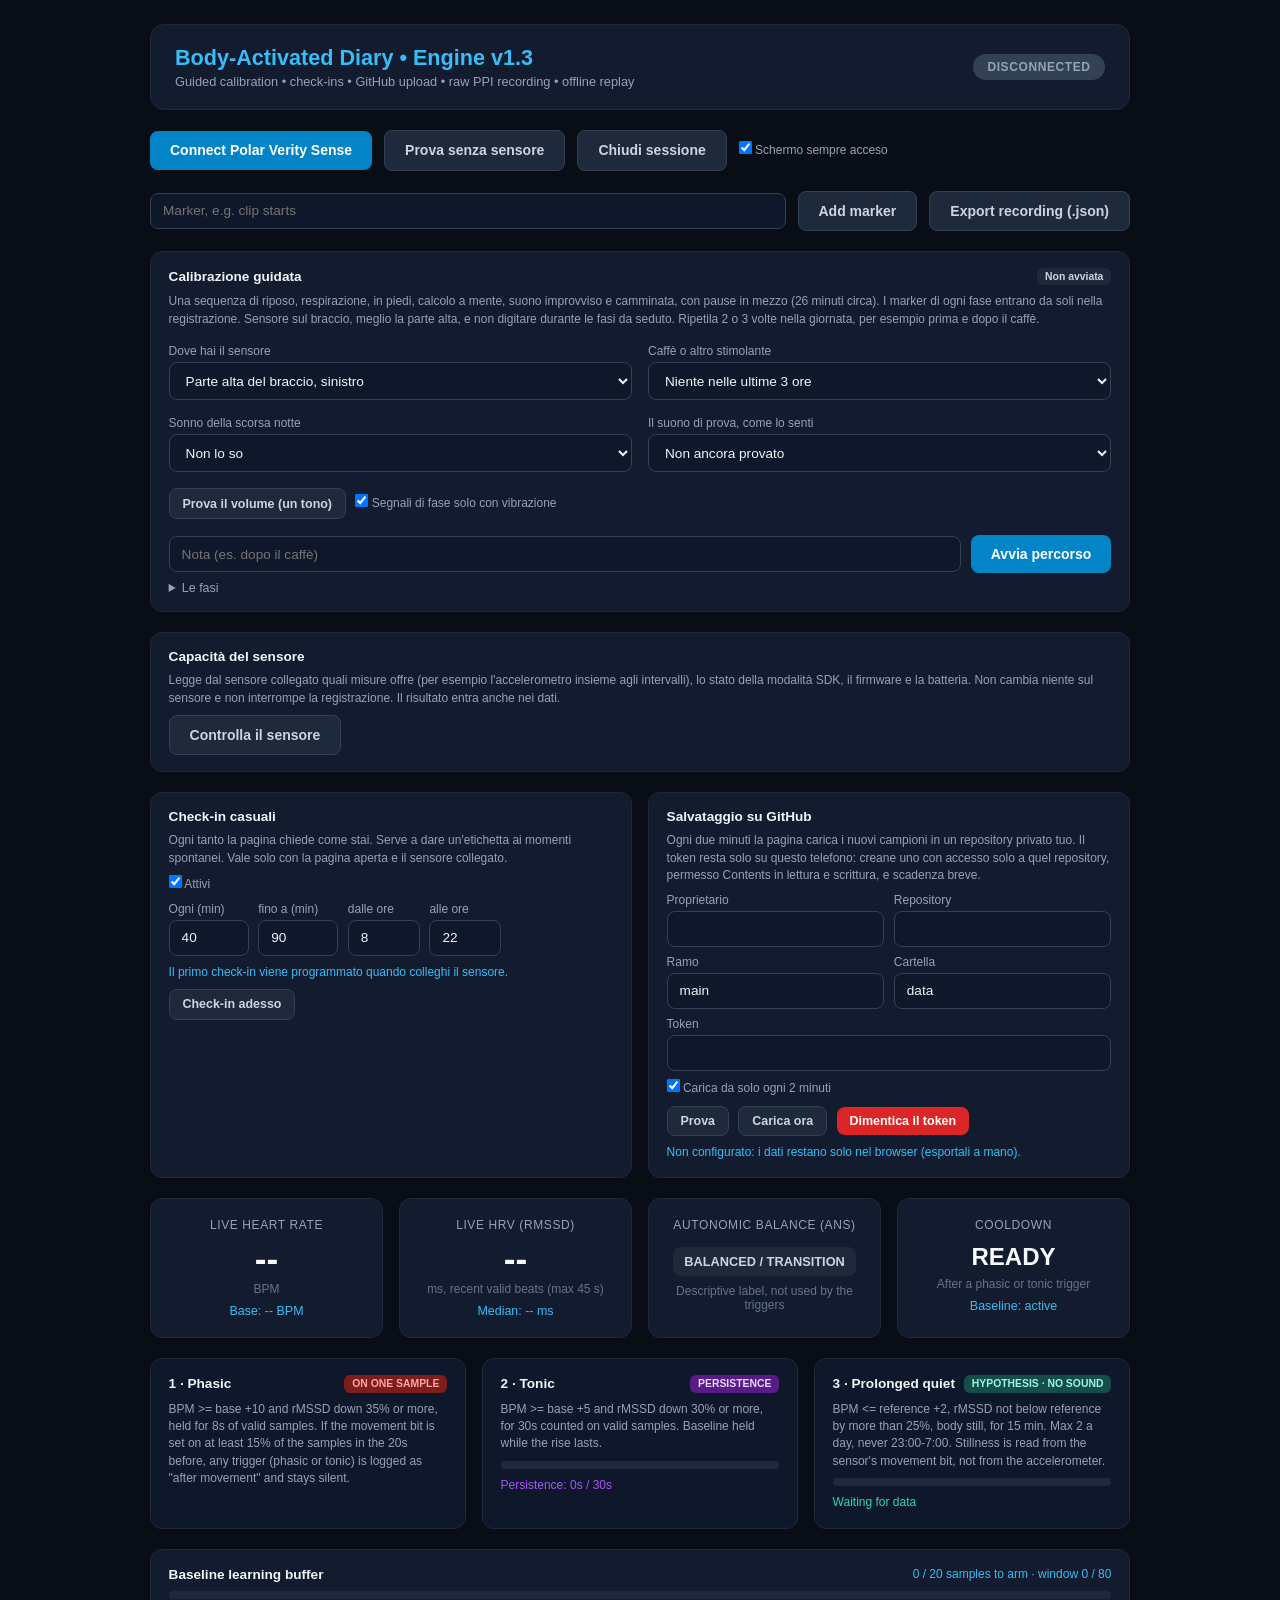
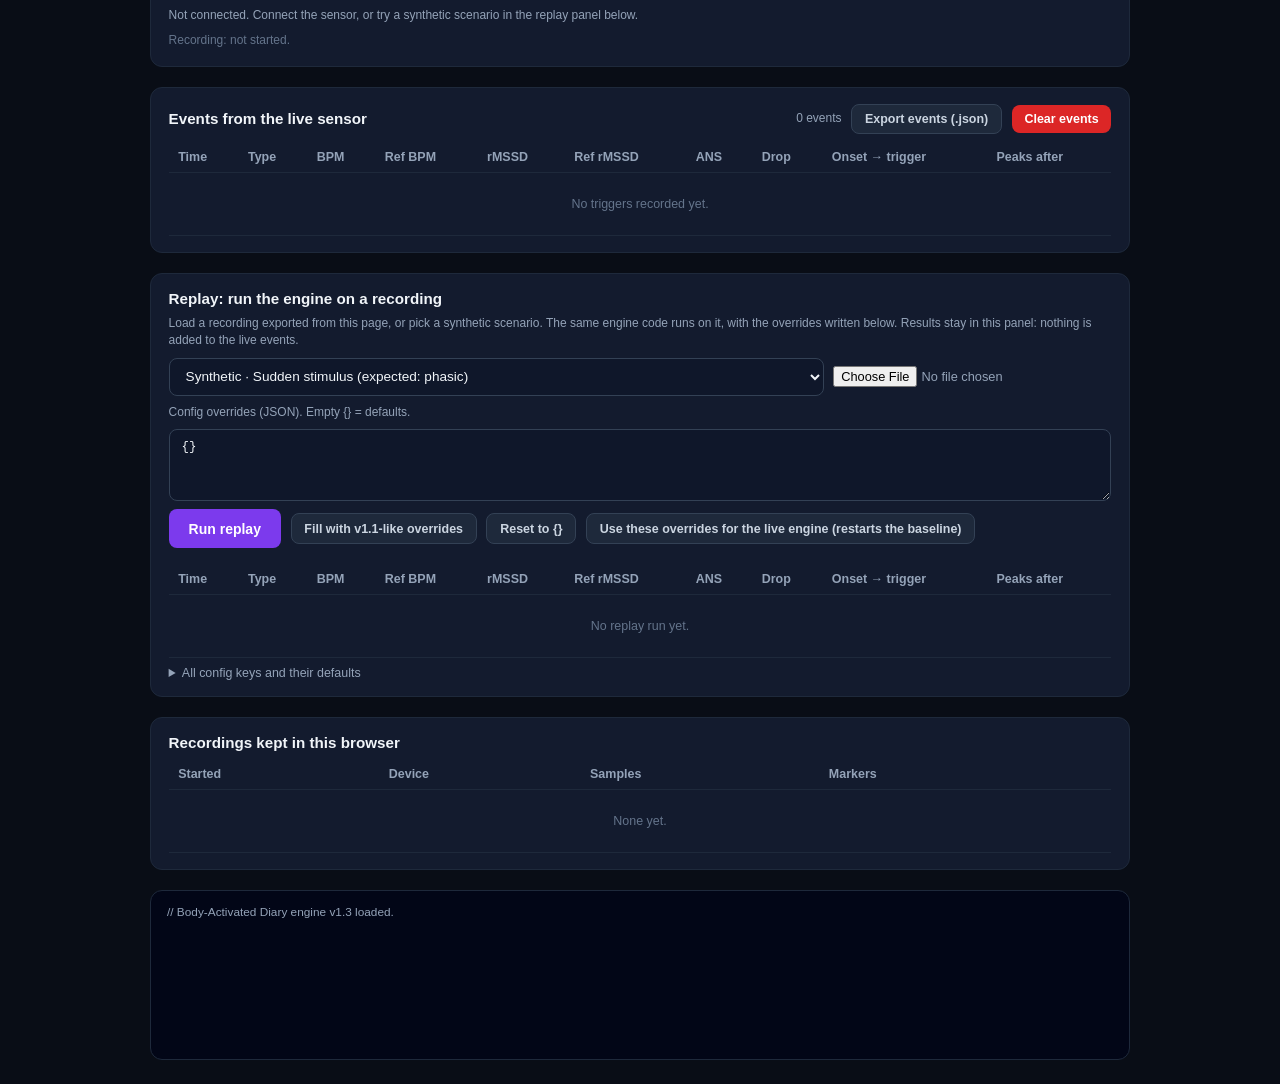
==== commit 77431d46: "Page: read-only sensor capability check (PMD features, SDK mode status, accelerometer settings, firm" ====
--- a/index.html
+++ b/index.html
@@ -168,6 +168,17 @@
         </div>
       </div>
       <details><summary>Le fasi</summary><ol id="protoList" class="small" style="padding-left:1.2rem; margin-top:0.4rem;"></ol></details>
+    </div>
+
+    <!-- Sensor capabilities -->
+    <div class="box panel">
+      <span class="box-title">Capacità del sensore</span>
+      <div class="small">Legge dal sensore collegato quali misure offre (per esempio l'accelerometro insieme agli intervalli), lo stato della modalità SDK, il firmware e la batteria. Non cambia niente sul sensore e non interrompe la registrazione. Il risultato entra anche nei dati.</div>
+      <div class="row">
+        <button id="capBtn" class="btn-secondary" type="button">Controlla il sensore</button>
+        <button id="capCopyBtn" class="btn-secondary btn-small" type="button" style="display:none;">Copia</button>
+      </div>
+      <pre id="capOut" class="small" style="display:none; white-space:pre-wrap; word-break:break-word; margin-top:0.5rem;"></pre>
     </div>
 
     <div class="two">
@@ -1193,6 +1204,9 @@
   refresh();
 }
 
+let pmdControl = null, btServer = null;
+const diag = { waiting: null, running: false };
+
 async function openGatt(device) {
   const server = await device.gatt.connect();
   const pmd = await server.getPrimaryService(PMD_SERVICE);
@@ -1201,7 +1215,92 @@
   await data.startNotifications();
   data.addEventListener('characteristicvaluechanged', e => onPpiNotification(e.target.value));
   await control.startNotifications();
+  // answers of the control point are read only while a capability check is waiting for one
+  control.addEventListener('characteristicvaluechanged', e => {
+    if (!diag.waiting) return;
+    const v = e.target.value, w = diag.waiting; diag.waiting = null;
+    w(new Uint8Array(v.buffer.slice(v.byteOffset, v.byteOffset + v.byteLength)));
+  });
+  pmdControl = control; btServer = server;
   await control.writeValueWithResponse(new Uint8Array([0x02, 0x03])); // start PPI stream
+}
+
+// ---------------------------------------------------------------- sensor capabilities (read only: nothing is changed on the sensor)
+const hexOf = u8 => Array.from(u8).map(b => b.toString(16).padStart(2, '0')).join(' ');
+const PMD_TYPES = { 0: 'ECG', 1: 'PPG', 2: 'ACC', 3: 'PPI', 5: 'gyroscope', 6: 'magnetometer' };
+const PMD_STATUS = { 0: 'ok', 1: 'invalid op code', 2: 'invalid measurement type', 3: 'not supported', 4: 'invalid length', 5: 'invalid parameter', 6: 'already in state', 12: 'invalid state', 13: 'device in charger' };
+
+function pmdCommand(bytes, timeoutMs) {
+  return new Promise(resolve => {
+    const t = setTimeout(() => { diag.waiting = null; resolve({ timeout: true }); }, timeoutMs || 3000);
+    diag.waiting = r => { clearTimeout(t); resolve({ raw: r }); };
+    pmdControl.writeValueWithResponse(new Uint8Array(bytes)).catch(err => { clearTimeout(t); diag.waiting = null; resolve({ error: err.message }); });
+  });
+}
+
+// settings payload: [type, count, values...]; types 0,1,2 are 16-bit, 3 and 5 are 32-bit, 4 is 8-bit
+function parseSettings(b) {
+  const names = { 0: 'sample rate (Hz)', 1: 'resolution (bit)', 2: 'range', 3: 'range (milli-unit)', 4: 'channels', 5: 'factor' };
+  const out = [];
+  let i = 0;
+  while (i + 1 < b.length) {
+    const type = b[i], n = b[i + 1], size = (type === 4) ? 1 : (type === 3 || type === 5) ? 4 : 2;
+    i += 2;
+    const vals = [];
+    for (let k = 0; k < n && i + size <= b.length; k++, i += size) {
+      let v = 0; for (let j = size - 1; j >= 0; j--) v = v * 256 + b[i + j];
+      vals.push(v);
+    }
+    out.push(`${names[type] || 'setting ' + type}: ${vals.join(', ')}`);
+  }
+  return out.join('; ');
+}
+
+function describeReply(label, r) {
+  if (r.timeout) return `${label}: no answer in 3 s`;
+  if (r.error) return `${label}: write failed (${r.error})`;
+  const b = r.raw;
+  if (b.length < 4 || b[0] !== 0xF0) return `${label}: unexpected reply [${hexOf(b)}]`;
+  const status = PMD_STATUS[b[3]] || ('code ' + b[3]);
+  const params = b.slice(5);
+  return `${label}: ${status}${b[3] === 0 && params.length ? ' | ' + hexOf(params) : ''}${b[3] === 0 && b[1] === 1 && params.length ? ' | ' + parseSettings(params) : ''}   [${hexOf(b)}]`;
+}
+
+async function checkCapabilities() {
+  if (diag.running) return;
+  if (!connected || !pmdControl) { log('Collega prima il sensore: il controllo legge le capacità dal sensore collegato.'); return; }
+  diag.running = true; $('capBtn').disabled = true;
+  const lines = [`Sensore: ${btDevice ? btDevice.name : '?'} | ${new Date().toLocaleString()}`];
+  try {
+    try {
+      const f = await pmdControl.readValue();
+      const u8 = new Uint8Array(f.buffer.slice(f.byteOffset, f.byteOffset + f.byteLength));
+      const types = u8.length > 1 ? Object.entries(PMD_TYPES).filter(([bit]) => u8[1] & (1 << Number(bit))).map(([, n]) => n) : [];
+      lines.push(`Funzioni dichiarate dal sensore (PMD): ${types.join(', ') || 'nessuna letta'}   [${hexOf(u8)}]`);
+    } catch (e) { lines.push('Funzioni dichiarate: lettura non riuscita (' + e.message + ')'); }
+    lines.push(describeReply('Modalità SDK (stato; 00 = spenta, 01 = accesa)', await pmdCommand([0x06])));
+    lines.push(describeReply('Impostazioni accelerometro in modalità normale', await pmdCommand([0x01, 0x02])));
+    lines.push(describeReply('Impostazioni PPG in modalità normale', await pmdCommand([0x01, 0x01])));
+    lines.push(describeReply('Impostazioni intervalli PPI', await pmdCommand([0x01, 0x03])));
+    try {
+      const di = await btServer.getPrimaryService('device_information');
+      for (const [name, label] of [['firmware_revision_string', 'Firmware'], ['model_number_string', 'Modello']]) {
+        try { const v = await (await di.getCharacteristic(name)).readValue(); lines.push(`${label}: ${new TextDecoder().decode(v).replace(/\0/g, '')}`); }
+        catch (e) { lines.push(`${label}: non letto`); }
+      }
+    } catch (e) { lines.push('Informazioni del dispositivo (firmware, modello): servizio non accessibile'); }
+    try {
+      const bs = await btServer.getPrimaryService('battery_service');
+      const v = await (await bs.getCharacteristic('battery_level')).readValue();
+      lines.push(`Batteria: ${v.getUint8(0)}%`);
+    } catch (e) { lines.push('Batteria: non letta'); }
+  } catch (e) { lines.push('Controllo interrotto: ' + e.message); }
+  diag.running = false; $('capBtn').disabled = false; diag.waiting = null;
+  const text = lines.join('\n');
+  $('capOut').textContent = text; $('capOut').style.display = ''; $('capCopyBtn').style.display = '';
+  addMarker('sensor:capabilities', 'system', { text });
+  log('Controllo delle capacità completato (salvato anche nella registrazione).');
+  syncSoon();
 }
 
 function scheduleReconnect() {
@@ -1234,7 +1333,7 @@
     log('Requesting Polar device...');
     const device = await navigator.bluetooth.requestDevice({
       filters: [{ namePrefix: 'Polar' }, { services: ['heart_rate'] }],
-      optionalServices: [PMD_SERVICE, 'heart_rate', 'battery_service']
+      optionalServices: [PMD_SERVICE, 'heart_rate', 'battery_service', 'device_information']
     });
     log(`Device selected: ${device.name}`);
     btDevice = device; wantConnected = true; reconnectTries = 0;
@@ -1887,6 +1986,8 @@
     log('Segnato: ti sei spaventato.'); buzz(40);
   };
   initContext();
+  $('capBtn').onclick = checkCapabilities;
+  $('capCopyBtn').onclick = async () => { try { await navigator.clipboard.writeText($('capOut').textContent); log('Testo copiato.'); } catch (e) { log('Copia non riuscita: seleziona il testo a mano.'); } };
   setInterval(protoTick, 250);
 
   // check-in
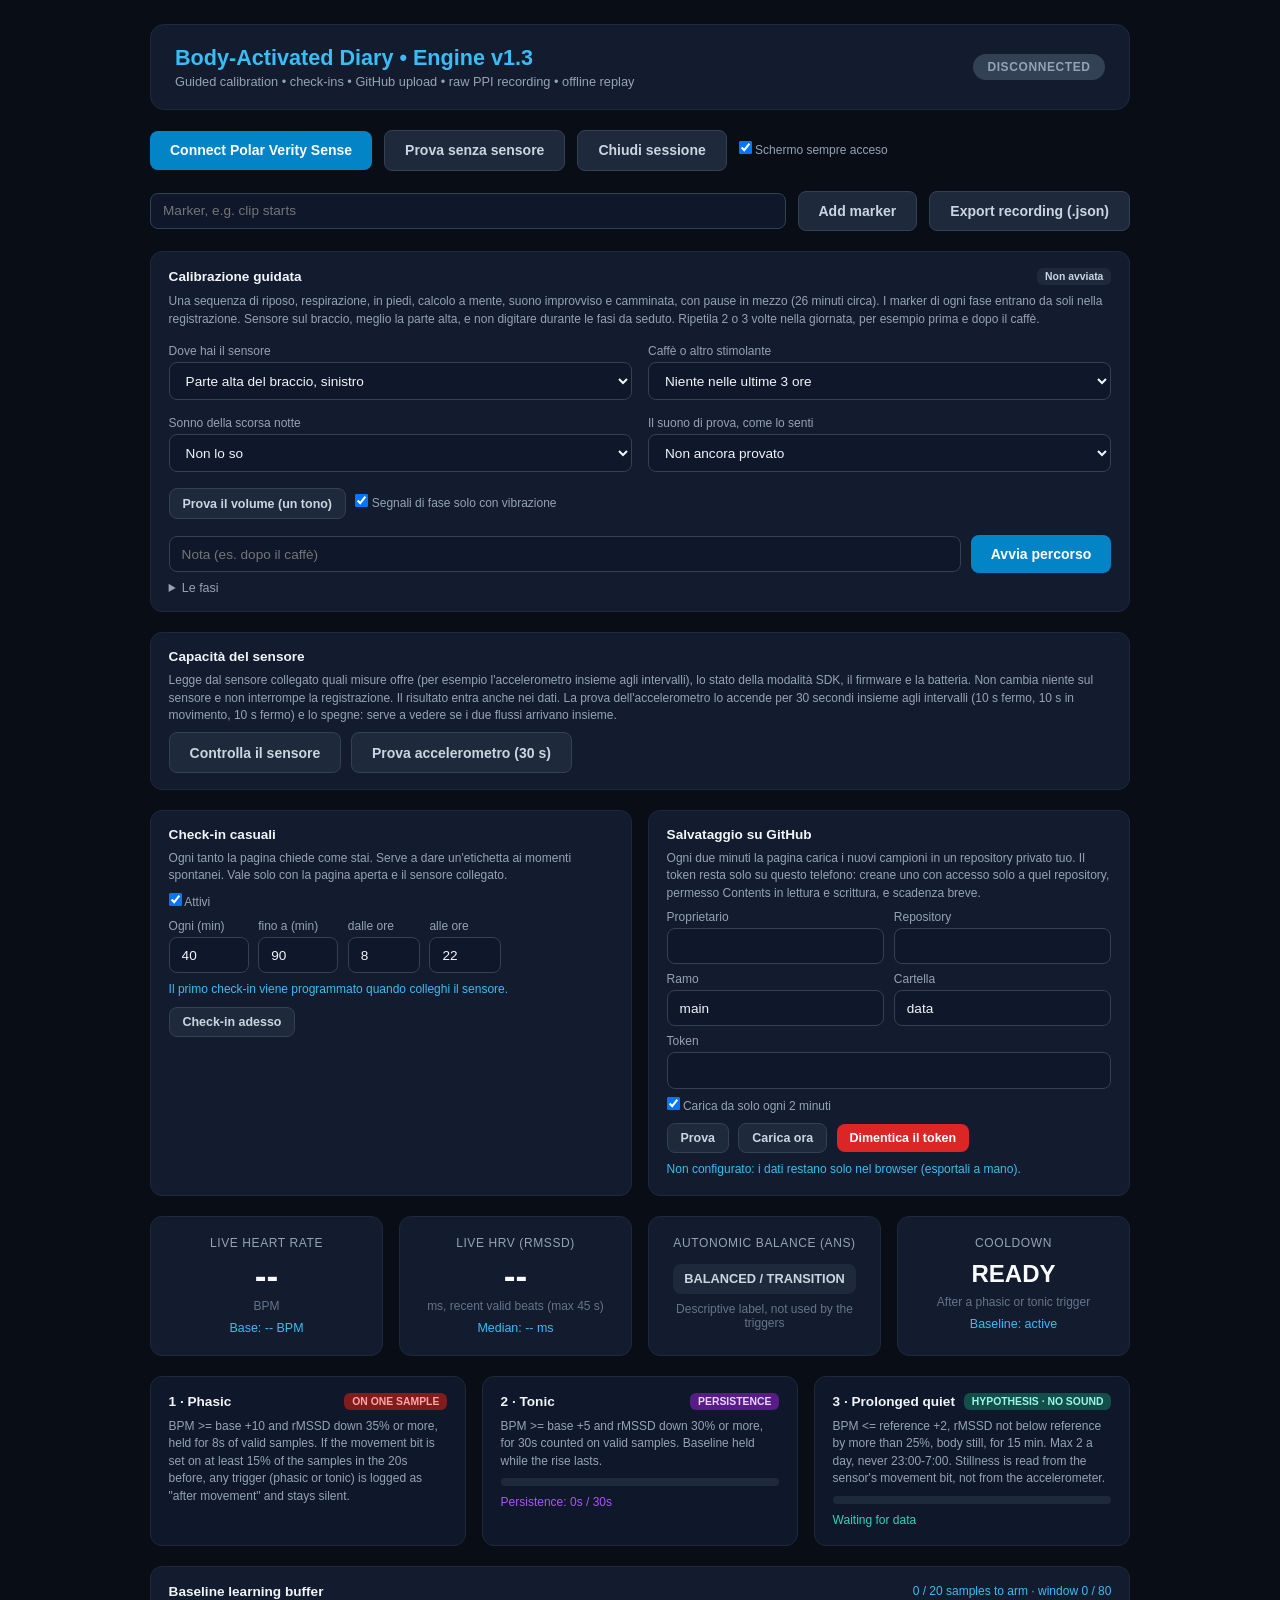
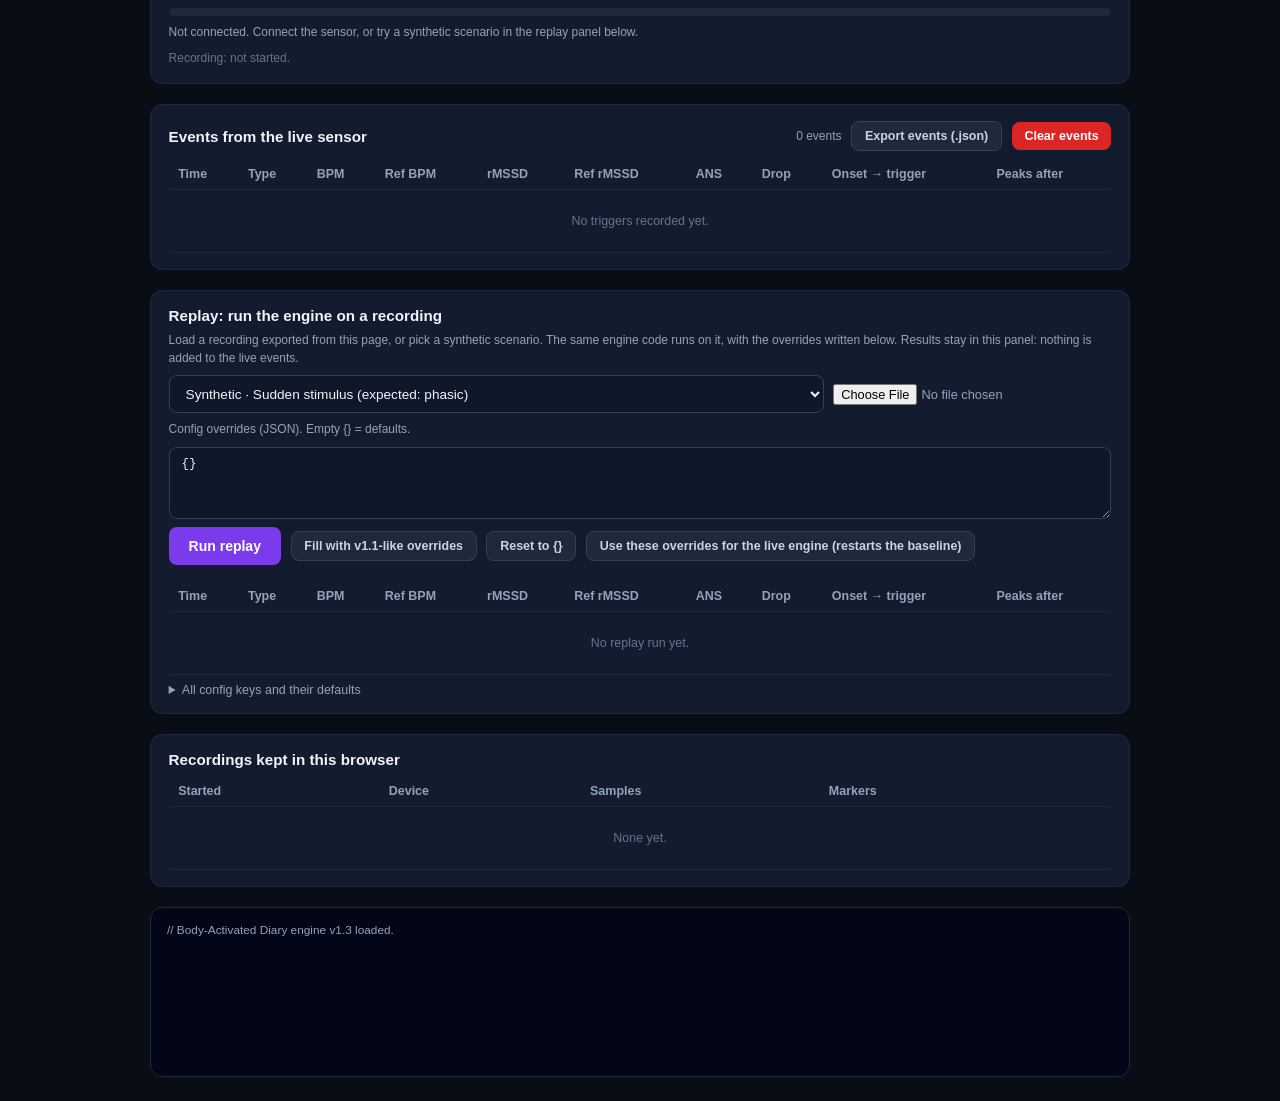
==== commit 808a6c32: "Page: 30-second accelerometer test alongside the PPI stream (52 Hz, 8 g), with frame decoder Co-Auth" ====
--- a/index.html
+++ b/index.html
@@ -173,9 +173,10 @@
     <!-- Sensor capabilities -->
     <div class="box panel">
       <span class="box-title">Capacità del sensore</span>
-      <div class="small">Legge dal sensore collegato quali misure offre (per esempio l'accelerometro insieme agli intervalli), lo stato della modalità SDK, il firmware e la batteria. Non cambia niente sul sensore e non interrompe la registrazione. Il risultato entra anche nei dati.</div>
+      <div class="small">Legge dal sensore collegato quali misure offre (per esempio l'accelerometro insieme agli intervalli), lo stato della modalità SDK, il firmware e la batteria. Non cambia niente sul sensore e non interrompe la registrazione. Il risultato entra anche nei dati. La prova dell'accelerometro lo accende per 30 secondi insieme agli intervalli (10 s fermo, 10 s in movimento, 10 s fermo) e lo spegne: serve a vedere se i due flussi arrivano insieme.</div>
       <div class="row">
         <button id="capBtn" class="btn-secondary" type="button">Controlla il sensore</button>
+        <button id="accBtn" class="btn-secondary" type="button">Prova accelerometro (30 s)</button>
         <button id="capCopyBtn" class="btn-secondary btn-small" type="button" style="display:none;">Copia</button>
       </div>
       <pre id="capOut" class="small" style="display:none; white-space:pre-wrap; word-break:break-word; margin-top:0.5rem;"></pre>
@@ -1214,6 +1215,7 @@
   const data = await pmd.getCharacteristic(PMD_DATA);
   await data.startNotifications();
   data.addEventListener('characteristicvaluechanged', e => onPpiNotification(e.target.value));
+  data.addEventListener('characteristicvaluechanged', e => onAccFrame(e.target.value));
   await control.startNotifications();
   // answers of the control point are read only while a capability check is waiting for one
   control.addEventListener('characteristicvaluechanged', e => {
@@ -1223,6 +1225,108 @@
   });
   pmdControl = control; btServer = server;
   await control.writeValueWithResponse(new Uint8Array([0x02, 0x03])); // start PPI stream
+}
+
+// ---------------------------------------------------------------- accelerometer test (30 s, alongside the PPI stream; nothing is stored except the summary)
+const acc = { active: false, frames: 0, firstHex: null, types: {}, bad: 0, samples: [] };   // samples: [t_ms, x, y, z] in milli-g
+
+function signedLE(u8, o, size) {
+  let v = 0; for (let j = size - 1; j >= 0; j--) v = v * 256 + u8[o + j];
+  const lim = Math.pow(2, size * 8 - 1);
+  return v >= lim ? v - 2 * lim : v;
+}
+
+// Frame: byte 0 type (2 = ACC), bytes 1-8 timestamp, byte 9 frame type (bit 7 = delta compressed), then the content.
+function parseAccFrame(dv) {
+  if (dv.byteLength < 11) return null;
+  const u8 = new Uint8Array(dv.buffer, dv.byteOffset, dv.byteLength);
+  const ft = u8[9], comp = (ft & 0x80) !== 0, type = ft & 0x7f;
+  const size = type === 0 ? 1 : type === 1 ? 2 : type === 2 ? 3 : 0;
+  if (!size) return { ft, samples: null };
+  const body = u8.subarray(10), out = [];
+  if (!comp) {
+    for (let o = 0; o + 3 * size <= body.length; o += 3 * size) out.push([signedLE(body, o, size), signedLE(body, o + size, size), signedLE(body, o + 2 * size, size)]);
+    return { ft, samples: out };
+  }
+  if (body.length < 3 * size) return { ft, samples: null };
+  out.push([signedLE(body, 0, size), signedLE(body, size, size), signedLE(body, 2 * size, size)]);
+  let off = 3 * size;
+  while (off + 1 < body.length) {
+    const w = body[off++], n = body[off++], bits = n * w * 3, len = Math.ceil(bits / 8);
+    if (w === 0 || off + len > body.length) break;
+    let bit = 0;
+    for (let k = 0; k < n; k++) {
+      const prev = out[out.length - 1], cur = [];
+      for (let ch = 0; ch < 3; ch++) {
+        let v = 0;
+        for (let i = 0; i < w; i++, bit++) if (body[off + (bit >> 3)] & (1 << (bit & 7))) v |= (1 << i);
+        if (v & (1 << (w - 1))) v -= (1 << w);
+        cur.push(prev[ch] + v);
+      }
+      out.push(cur);
+    }
+    off += len;
+  }
+  return { ft, samples: out };
+}
+
+function onAccFrame(dv) {
+  if (!acc.active || dv.byteLength < 10 || (dv.getUint8(0) & 0x3f) !== 2) return;
+  const r = parseAccFrame(dv);
+  const now = Date.now();
+  acc.frames++;
+  if (!acc.firstHex) acc.firstHex = hexOf(new Uint8Array(dv.buffer, dv.byteOffset, Math.min(dv.byteLength, 24)));
+  if (!r || !r.samples) { acc.bad++; return; }
+  acc.types[r.ft] = (acc.types[r.ft] || 0) + 1;
+  const n = r.samples.length;
+  r.samples.forEach((sm, i) => acc.samples.push([now - Math.round((n - 1 - i) * 1000 / 52), sm[0], sm[1], sm[2]]));
+}
+
+async function runAccTest() {
+  if (acc.active || diag.running) return;
+  if (!connected || !pmdControl) { log('Collega prima il sensore.'); return; }
+  const SECS = 30;
+  acc.active = true; acc.frames = 0; acc.firstHex = null; acc.types = {}; acc.bad = 0; acc.samples = [];
+  diag.running = true; $('accBtn').disabled = true; $('capBtn').disabled = true;
+  const out = $('capOut'); out.style.display = ''; out.textContent = 'Test accelerometro: avvio...';
+  const rowsBefore = rec.rows.length, t0 = Date.now();
+  const lines = [`Test accelerometro | ${new Date().toLocaleString()} | ${btDevice ? btDevice.name : '?'}`];
+  const start = await pmdCommand([0x02, 0x02, 0x00, 0x01, 0x34, 0x00, 0x01, 0x01, 0x10, 0x00, 0x02, 0x01, 0x08, 0x00, 0x04, 0x01, 0x03], 4000);
+  lines.push(describeReply('Avvio accelerometro (52 Hz, 16 bit, 8 g, 3 assi)', start));
+  const startedOk = start.raw && start.raw[3] === 0;
+  if (startedOk) {
+    for (let s = 0; s < SECS; s++) {
+      const phase = s < 10 ? 'Fermo, braccio appoggiato' : s < 20 ? 'Muovi il braccio (alza, ruota, scuoti piano)' : 'Fermo di nuovo';
+      out.textContent = `Test accelerometro: ${SECS - s} s. ${phase}.`;
+      await new Promise(r => setTimeout(r, 1000));
+    }
+    lines.push(describeReply('Stop accelerometro', await pmdCommand([0x03, 0x02], 3000)));
+  }
+  acc.active = false;
+  const rowsDuring = rec.rows.slice(rowsBefore);
+  const valid = rowsDuring.filter(r => !(r[4] & 1) && r[3] <= 30).length;
+  if (startedOk) {
+    const sm = acc.samples;
+    lines.push(`Frame ricevuti: ${acc.frames} (non letti: ${acc.bad}) | tipi di frame (byte): ${Object.keys(acc.types).map(k => '0x' + Number(k).toString(16) + ' x' + acc.types[k]).join(', ') || 'nessuno'}`);
+    lines.push(`Campioni: ${sm.length} in ${SECS} s = ${(sm.length / SECS).toFixed(1)} al secondo (atteso 52)`);
+    if (acc.firstHex) lines.push(`Primo frame (inizio): ${acc.firstHex}`);
+    const thirds = [[0, 10], [10, 20], [20, 30]].map(([a, b]) => {
+      const w = sm.filter(x => x[0] >= t0 + 1000 + a * 1000 && x[0] < t0 + 1000 + b * 1000);
+      if (w.length < 5) return null;
+      const mag = w.map(x => Math.hypot(x[1], x[2], x[3])), m = mag.reduce((p, c) => p + c, 0) / mag.length;
+      const sd = Math.sqrt(mag.reduce((p, c) => p + (c - m) * (c - m), 0) / mag.length);
+      const mean = i => Math.round(w.reduce((p, c) => p + c[i], 0) / w.length);
+      return `${a}-${b} s: n ${w.length}, modulo medio ${Math.round(m)} mG, variazione ${Math.round(sd)} mG, vettore medio (${mean(1)}, ${mean(2)}, ${mean(3)})`;
+    });
+    thirds.forEach((t, i) => lines.push(['Fermo', 'Movimento', 'Fermo'][i] + ' | ' + (t || 'pochi campioni')));
+    lines.push(`Intervalli PPI arrivati nel frattempo: ${rowsDuring.length} (validi ${valid}) in ${SECS} s`);
+  }
+  diag.running = false; diag.waiting = null; $('accBtn').disabled = false; $('capBtn').disabled = false;
+  const text = lines.join('\n');
+  out.textContent = text; $('capCopyBtn').style.display = '';
+  addMarker('sensor:acc_test', 'system', { text });
+  log('Test accelerometro finito (salvato anche nella registrazione).');
+  syncSoon();
 }
 
 // ---------------------------------------------------------------- sensor capabilities (read only: nothing is changed on the sensor)
@@ -1987,6 +2091,7 @@
   };
   initContext();
   $('capBtn').onclick = checkCapabilities;
+  $('accBtn').onclick = runAccTest;
   $('capCopyBtn').onclick = async () => { try { await navigator.clipboard.writeText($('capOut').textContent); log('Testo copiato.'); } catch (e) { log('Copia non riuscita: seleziona il testo a mano.'); } };
   setInterval(protoTick, 250);
 
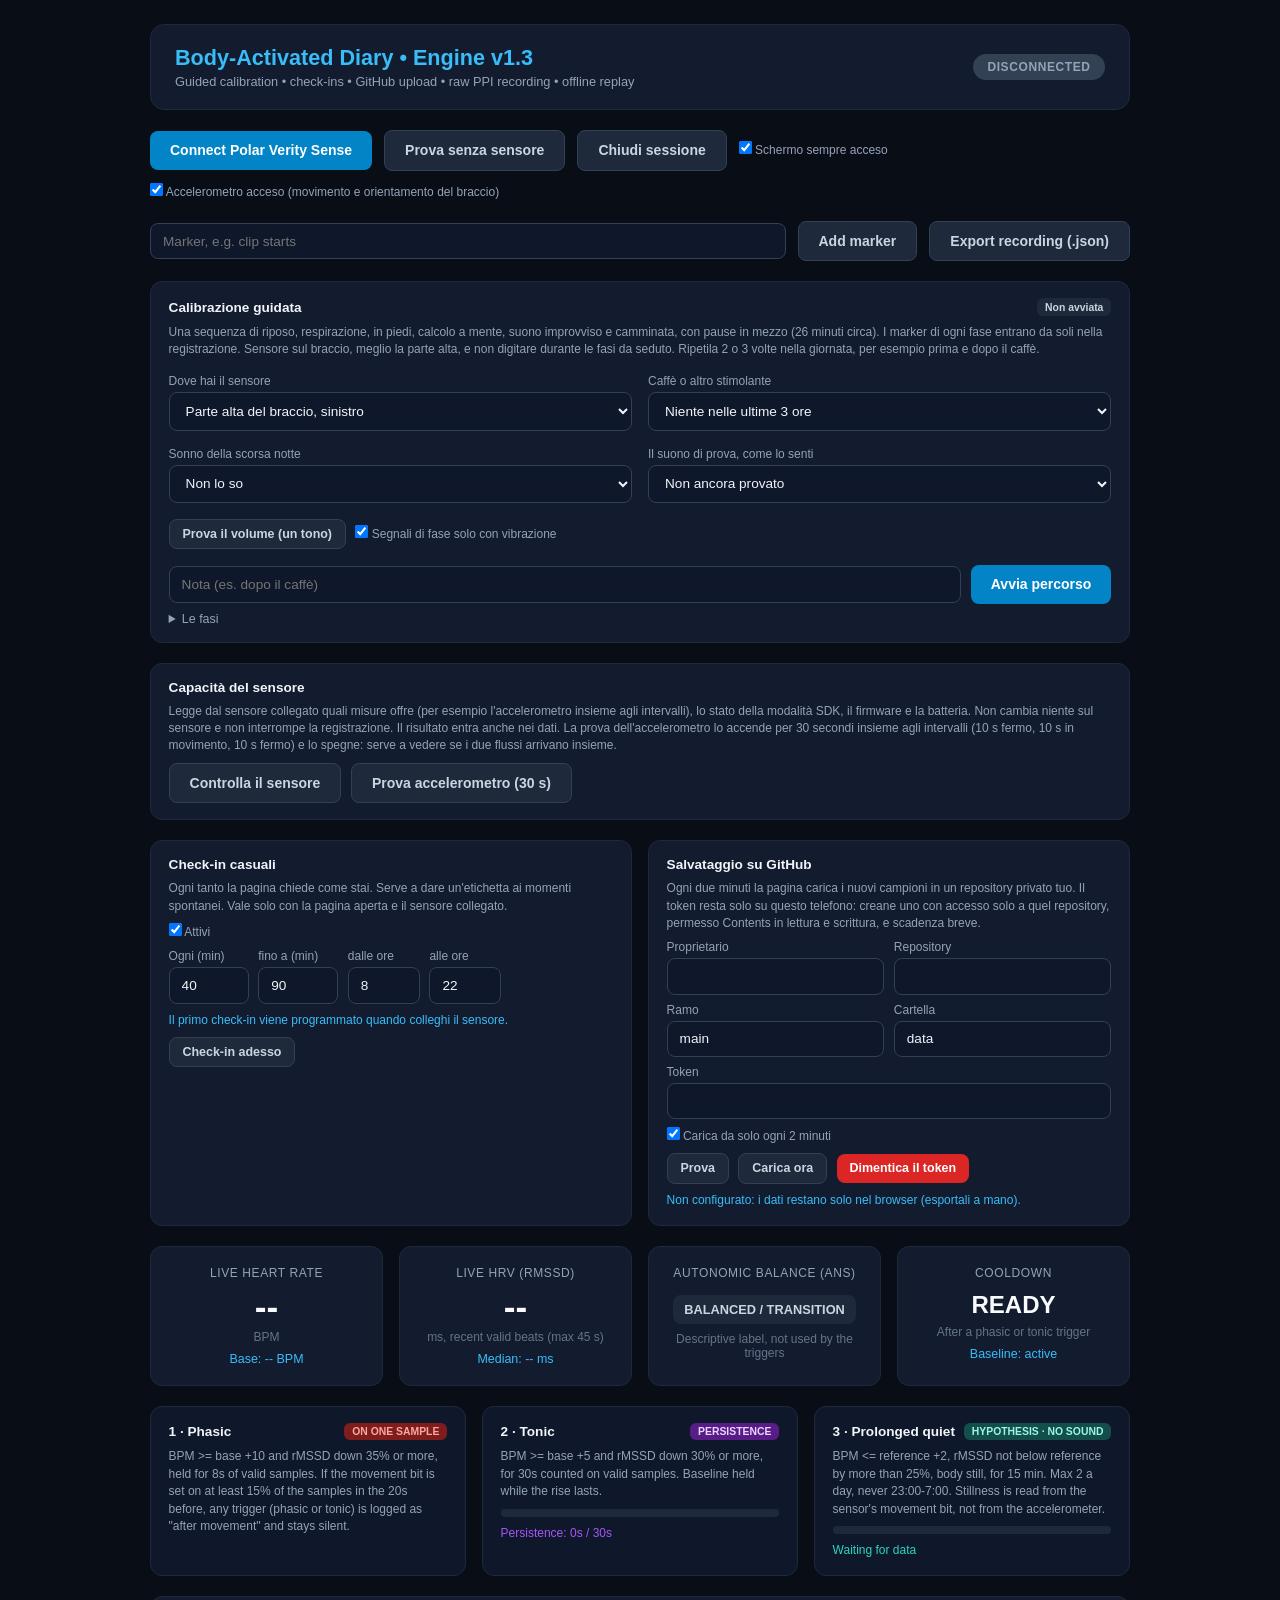
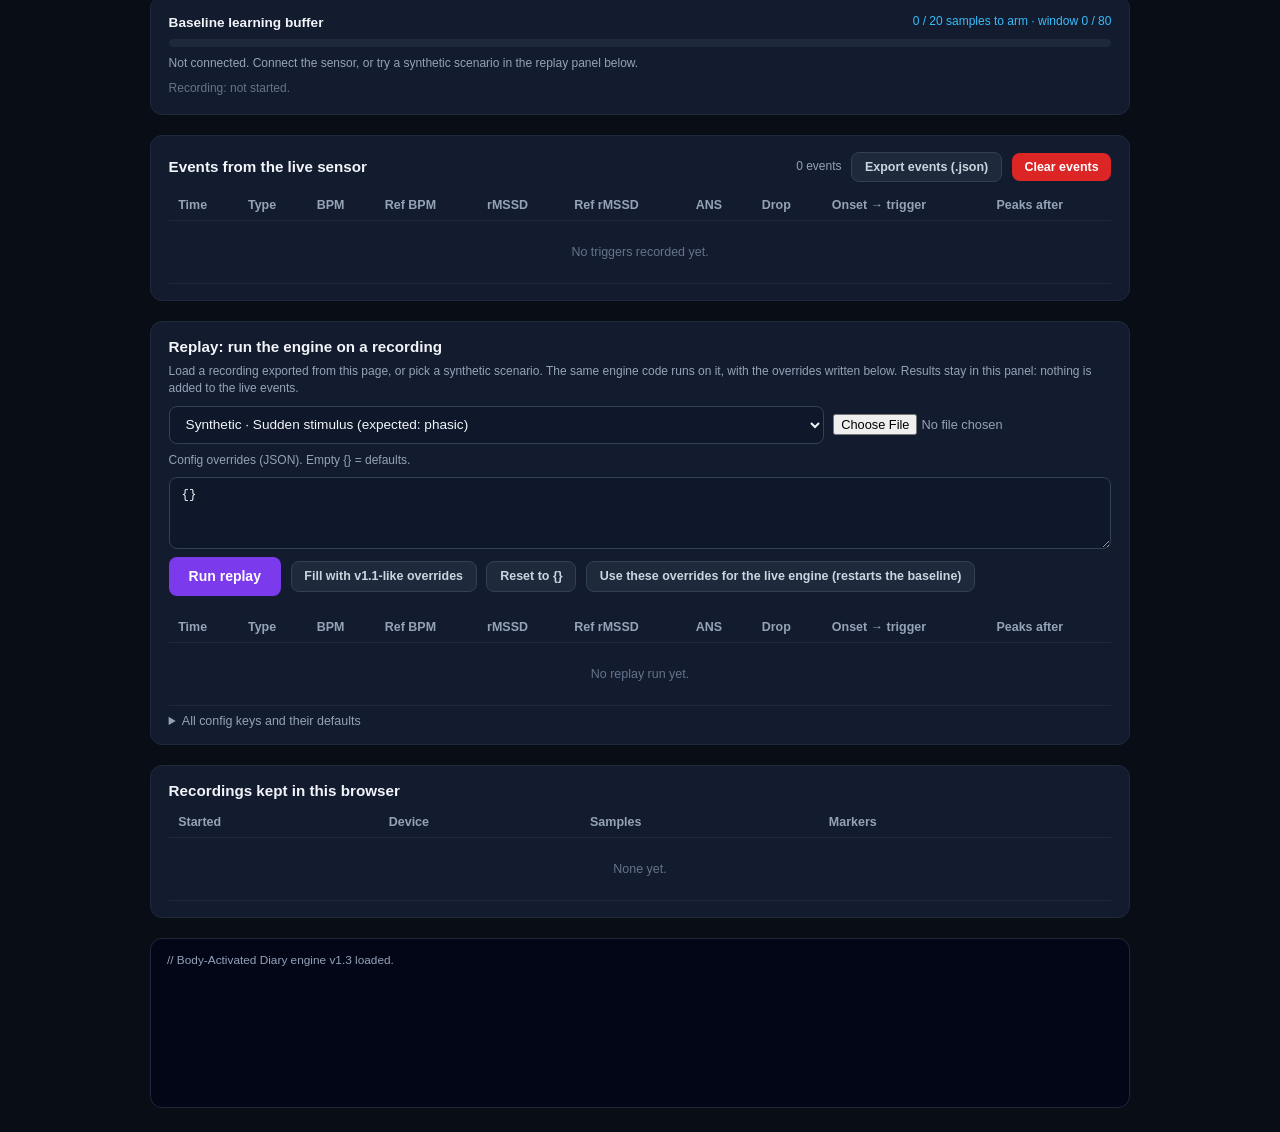
==== commit 31d96ef7: "Page: always-on accelerometer (movement and arm orientation per beat), sensor clock and late-burst f" ====
--- a/index.html
+++ b/index.html
@@ -120,6 +120,7 @@
       <button id="simBoostBtn" class="btn-mock" style="display:none;">Simula stimolo (40 s)</button>
       <button id="endBtn" class="btn-secondary">Chiudi sessione</button>
       <label class="small"><input type="checkbox" id="wakeChk" checked> Schermo sempre acceso</label>
+      <label class="small"><input type="checkbox" id="accChk" checked> Accelerometro acceso (movimento e orientamento del braccio)</label>
       <span id="wakeNote" class="small" style="color:#fbbf24;"></span>
     </div>
     <div class="controls-bar">
@@ -952,7 +953,7 @@
 const PMD_DATA = 'fb005c82-02e7-f387-1cad-8acd2d8df0c8';
 const EVENTS_KEY = 'polar_body_diary_events_v13';
 const RECORDING_FORMAT = 'body-activated-diary/ppi-recording';
-const COLUMNS = ['ts', 'ppi', 'hr', 'err', 'flags'];
+const COLUMNS = ['ts', 'ppi', 'hr', 'err', 'flags', 'fts', 'late', 'mov', 'ax', 'ay', 'az'];
 
 const $ = id => document.getElementById(id);
 const el = (tag, text, cls) => { const e = document.createElement(tag); if (text != null) e.textContent = text; if (cls) e.className = cls; return e; };
@@ -1118,10 +1119,10 @@
   const from = meta.startedAt, to = (meta.lastTs || meta.startedAt) + 1000;
   const events = loadEvents().filter(e => { const t = new Date(e.timestamp).getTime(); return t >= from - 1000 && t <= to; });
   return {
-    format: RECORDING_FORMAT, format_version: 2, engine_version: ENGINE_VERSION,
+    format: RECORDING_FORMAT, format_version: 3, engine_version: ENGINE_VERSION,
     session_id: meta.id, started_at: new Date(meta.startedAt).toISOString(), device: meta.device,
     config: engine.config, columns: COLUMNS,
-    note: 'flags is the raw Polar byte: bit0 = blocker (movement), bit1 = skin contact, bit2 = skin contact supported. ts in ms, estimated back from the arrival time of each Bluetooth packet. Format 2 adds kind and data to markers (kind: manual, phase, stimulus, checkin, system).',
+    note: 'flags is the raw Polar byte: bit0 = blocker (movement), bit1 = skin contact, bit2 = skin contact supported. ts in ms, estimated back from the arrival time of each Bluetooth packet. Format 2 adds kind and data to markers (kind: manual, phase, stimulus, checkin, system). Format 3 adds: fts = the sensor clock written in the packet header (ms since 2000-01-01, same value for all beats of a packet); late = 1 for beats that arrived in a burst after a stall (their ts is not reliable, the engine did not use them); mov = standard deviation of the acceleration magnitude over the last 2 s before the packet arrived, in milli-g (null = accelerometer off); ax, ay, az = mean acceleration in milli-g over the same window (arm orientation).',
     samples: rows, markers: meta.markers || [], events
   };
 }
@@ -1177,8 +1178,10 @@
 function parsePpiFrame(dv) {
   if (dv.byteLength < 10 || dv.getUint8(0) !== 0x03) return [];
   const rows = [];
+  let fts = null;
+  try { fts = Number(dv.getBigUint64(1, true) / 1000000n); } catch (e) { /* no BigInt: leave null */ }
   for (let off = 10; off + 6 <= dv.byteLength; off += 6) {
-    rows.push({ hr: dv.getUint8(off), ppi: dv.getUint16(off + 1, true), err: dv.getUint16(off + 3, true), flags: dv.getUint8(off + 5) });
+    rows.push({ hr: dv.getUint8(off), ppi: dv.getUint16(off + 1, true), err: dv.getUint16(off + 3, true), flags: dv.getUint8(off + 5), fts });
   }
   return rows;
 }
@@ -1190,16 +1193,34 @@
   for (const r of rows) { if (lastStampTs !== null && r.ts <= lastStampTs) r.ts = lastStampTs + 1; lastStampTs = r.ts; }
 }
 
+let lastFrameRx = null, lateRun = 0;
+
 function onPpiNotification(dv) {
   const rows = parsePpiFrame(dv);
   if (!rows.length) return;
-  stampBatch(rows, Date.now());
+  const rx = Date.now();
+  // A normal packet comes every few seconds. Packets closer than 0.4 s, or the first one after more than 15 s of silence,
+  // are a backlog delivered in a burst: the arrival time says nothing about when the beats happened.
+  const late = lastFrameRx !== null && (rx - lastFrameRx < 400 || rx - lastFrameRx > 15000);
+  lastFrameRx = rx;
+  stampBatch(rows, rx);
+  const a = accNow(rx);
+  for (const r of rows) {
+    r.late = late;
+    if (a) { r.mov = a.mov; r.ax = a.ax; r.ay = a.ay; r.az = a.az; }
+  }
   ingestRows(rows);
 }
 
 function ingestRows(rows) {
   for (const r of rows) {
-    rec.rows.push([r.ts, r.ppi, r.hr, r.err, r.flags]);
+    rec.rows.push([r.ts, r.ppi, r.hr, r.err, r.flags, r.fts == null ? null : r.fts, r.late ? 1 : 0, r.mov == null ? null : r.mov, r.ax == null ? null : r.ax, r.ay == null ? null : r.ay, r.az == null ? null : r.az]);
+    if (r.late) {
+      if (lateRun === 0) log('Battiti arrivati in blocco dopo una pausa del collegamento: registrati ma non usati dal motore.');
+      lateRun++;
+      continue;
+    }
+    lateRun = 0;
     handleOutputs(engine.ingest({ ts: r.ts, ppi: r.ppi, hr: r.hr, err: r.err, blocker: (r.flags & 1) === 1 }));
   }
   refresh();
@@ -1220,15 +1241,53 @@
   // answers of the control point are read only while a capability check is waiting for one
   control.addEventListener('characteristicvaluechanged', e => {
     if (!diag.waiting) return;
-    const v = e.target.value, w = diag.waiting; diag.waiting = null;
-    w(new Uint8Array(v.buffer.slice(v.byteOffset, v.byteOffset + v.byteLength)));
+    const v = e.target.value;
+    const u8 = new Uint8Array(v.buffer.slice(v.byteOffset, v.byteOffset + v.byteLength));
+    const ex = diag.expect;   // only the answer to the command that is waiting (not the one to the PPI start)
+    if (ex && !(u8[0] === 0xF0 && u8[1] === ex[0] && (ex[0] === 6 || u8[2] === ex[1]))) return;
+    const w = diag.waiting; diag.waiting = null;
+    w(u8);
   });
   pmdControl = control; btServer = server;
+  accLive.on = false; accLive.ring = []; lastFrameRx = null;
   await control.writeValueWithResponse(new Uint8Array([0x02, 0x03])); // start PPI stream
+  if (store.get(ACC_KEY, true)) {
+    try { await new Promise(r => setTimeout(r, 800)); await setAcc(true); }
+    catch (err) { log('Accelerometro non avviato: ' + err.message); }
+  }
 }
 
 // ---------------------------------------------------------------- accelerometer test (30 s, alongside the PPI stream; nothing is stored except the summary)
-const acc = { active: false, frames: 0, firstHex: null, types: {}, bad: 0, samples: [] };   // samples: [t_ms, x, y, z] in milli-g
+const acc = { active: false, frames: 0, firstHex: null, types: {}, bad: 0, samples: [] };
+const accLive = { on: false, ring: [] };   // always-on accelerometer: the last few seconds of samples
+const ACC_KEY = 'bad_acc_v13';
+const ACC_START = [0x02, 0x02, 0x00, 0x01, 0x34, 0x00, 0x01, 0x01, 0x10, 0x00, 0x02, 0x01, 0x08, 0x00, 0x04, 0x01, 0x03];   // 52 Hz, 16 bit, 8 g, 3 axes
+
+// Movement and arm orientation over the last 2 s before time t. null if the accelerometer is off or silent.
+function accNow(t) {
+  if (!accLive.on) return null;
+  const w = accLive.ring.filter(x => x[0] > t - 2000 && x[0] <= t);
+  if (w.length < 20) return null;
+  const mag = w.map(x => Math.hypot(x[1], x[2], x[3])), m = mag.reduce((p, c) => p + c, 0) / mag.length;
+  const sd = Math.sqrt(mag.reduce((p, c) => p + (c - m) * (c - m), 0) / mag.length);
+  const mean = i => Math.round(w.reduce((p, c) => p + c[i], 0) / w.length);
+  return { mov: Math.round(sd), ax: mean(1), ay: mean(2), az: mean(3) };
+}
+
+async function setAcc(on) {
+  if (!pmdControl || diag.running) return;
+  if (on) {
+    if (accLive.on) return;
+    const r = await pmdCommand(ACC_START, 4000);
+    accLive.on = !!(r.raw && (r.raw[3] === 0 || r.raw[3] === 6));
+    log(accLive.on ? 'Accelerometro acceso (52 Hz): movimento e orientamento del braccio entrano nei dati.' : 'Accelerometro non avviato. ' + describeReply('Risposta', r));
+  } else {
+    accLive.on = false; accLive.ring = [];
+    await pmdCommand([0x03, 0x02], 3000);
+    log('Accelerometro spento.');
+  }
+  refresh();
+}   // samples: [t_ms, x, y, z] in milli-g
 
 function signedLE(u8, o, size) {
   let v = 0; for (let j = size - 1; j >= 0; j--) v = v * 256 + u8[o + j];
@@ -1271,7 +1330,7 @@
 }
 
 function onAccFrame(dv) {
-  if (!acc.active || dv.byteLength < 10 || (dv.getUint8(0) & 0x3f) !== 2) return;
+  if ((!acc.active && !accLive.on) || dv.byteLength < 10 || (dv.getUint8(0) & 0x3f) !== 2) return;
   const r = parseAccFrame(dv);
   const now = Date.now();
   acc.frames++;
@@ -1279,7 +1338,16 @@
   if (!r || !r.samples) { acc.bad++; return; }
   acc.types[r.ft] = (acc.types[r.ft] || 0) + 1;
   const n = r.samples.length;
-  r.samples.forEach((sm, i) => acc.samples.push([now - Math.round((n - 1 - i) * 1000 / 52), sm[0], sm[1], sm[2]]));
+  r.samples.forEach((sm, i) => {
+    const row = [now - Math.round((n - 1 - i) * 1000 / 52), sm[0], sm[1], sm[2]];
+    if (acc.active) acc.samples.push(row);
+    if (accLive.on) accLive.ring.push(row);
+  });
+  if (accLive.on) {
+    const cut = now - 6000;
+    let k = 0; while (k < accLive.ring.length && accLive.ring[k][0] < cut) k++;
+    if (k) accLive.ring.splice(0, k);
+  }
 }
 
 async function runAccTest() {
@@ -1291,8 +1359,9 @@
   const out = $('capOut'); out.style.display = ''; out.textContent = 'Test accelerometro: avvio...';
   const rowsBefore = rec.rows.length, t0 = Date.now();
   const lines = [`Test accelerometro | ${new Date().toLocaleString()} | ${btDevice ? btDevice.name : '?'}`];
-  const start = await pmdCommand([0x02, 0x02, 0x00, 0x01, 0x34, 0x00, 0x01, 0x01, 0x10, 0x00, 0x02, 0x01, 0x08, 0x00, 0x04, 0x01, 0x03], 4000);
-  lines.push(describeReply('Avvio accelerometro (52 Hz, 16 bit, 8 g, 3 assi)', start));
+  const already = accLive.on;
+  const start = already ? { raw: [0xF0, 2, 2, 0, 0] } : await pmdCommand(ACC_START, 4000);
+  lines.push(already ? 'Accelerometro già acceso (modalità continua).' : describeReply('Avvio accelerometro (52 Hz, 16 bit, 8 g, 3 assi)', start));
   const startedOk = start.raw && start.raw[3] === 0;
   if (startedOk) {
     for (let s = 0; s < SECS; s++) {
@@ -1300,7 +1369,7 @@
       out.textContent = `Test accelerometro: ${SECS - s} s. ${phase}.`;
       await new Promise(r => setTimeout(r, 1000));
     }
-    lines.push(describeReply('Stop accelerometro', await pmdCommand([0x03, 0x02], 3000)));
+    if (!already) lines.push(describeReply('Stop accelerometro', await pmdCommand([0x03, 0x02], 3000)));
   }
   acc.active = false;
   const rowsDuring = rec.rows.slice(rowsBefore);
@@ -1336,6 +1405,7 @@
 
 function pmdCommand(bytes, timeoutMs) {
   return new Promise(resolve => {
+    diag.expect = [bytes[0], bytes.length > 1 ? bytes[1] : null];
     const t = setTimeout(() => { diag.waiting = null; resolve({ timeout: true }); }, timeoutMs || 3000);
     diag.waiting = r => { clearTimeout(t); resolve({ raw: r }); };
     pmdControl.writeValueWithResponse(new Uint8Array(bytes)).catch(err => { clearTimeout(t); diag.waiting = null; resolve({ error: err.message }); });
@@ -1442,7 +1512,7 @@
     log(`Device selected: ${device.name}`);
     btDevice = device; wantConnected = true; reconnectTries = 0;
     device.addEventListener('gattserverdisconnected', () => {
-      connected = false; $('connectBtn').disabled = false;
+      connected = false; $('connectBtn').disabled = false; accLive.on = false; accLive.ring = [];
       flushRecording();
       if (wantConnected) {
         addMarker('sensor:disconnected', 'system');
@@ -1531,7 +1601,8 @@
   }
   if (rec.id !== null) {
     $('recText').textContent = `Recording: ${rec.rows.length} samples since ${new Date(rec.startedAt).toLocaleTimeString()} · ${rec.markers.length} marker${rec.markers.length === 1 ? '' : 's'} · ` +
-      (rec.db ? 'saved in this browser every 15 s' : 'in memory only, export before closing');
+      (rec.db ? 'saved in this browser every 15 s' : 'in memory only, export before closing') +
+      (connected ? ` · accelerometro ${accLive.on ? (() => { const a = accNow(Date.now()); return a ? (a.mov >= 40 ? `movimento (${a.mov} mG)` : `fermo (${a.mov} mG)`) : 'acceso, in attesa di dati'; })() : 'spento'}` : '');
   }
 }
 
@@ -1550,7 +1621,8 @@
   if (!Array.isArray(raw) || !raw.length) throw new Error('No samples found in this file.');
   const cols = (p && Array.isArray(p.columns)) ? p.columns : COLUMNS;
   const ix = k => cols.indexOf(k);
-  return raw.map(r => {
+  const lateIx = cols.indexOf('late');
+  return raw.filter(r => !(Array.isArray(r) && lateIx >= 0 && r[lateIx] === 1)).map(r => {
     if (Array.isArray(r)) {
       const flags = ix('flags') >= 0 ? r[ix('flags')] : 0;
       return { ts: r[ix('ts')], ppi: r[ix('ppi')], hr: r[ix('hr')], err: ix('err') >= 0 ? r[ix('err')] : null, blocker: (flags & 1) === 1 };
@@ -2092,6 +2164,8 @@
   initContext();
   $('capBtn').onclick = checkCapabilities;
   $('accBtn').onclick = runAccTest;
+  $('accChk').checked = store.get(ACC_KEY, true);
+  $('accChk').onchange = () => { store.set(ACC_KEY, $('accChk').checked); if (connected) setAcc($('accChk').checked).catch(err => log('Accelerometro: ' + err.message)); };
   $('capCopyBtn').onclick = async () => { try { await navigator.clipboard.writeText($('capOut').textContent); log('Testo copiato.'); } catch (e) { log('Copia non riuscita: seleziona il testo a mano.'); } };
   setInterval(protoTick, 250);
 
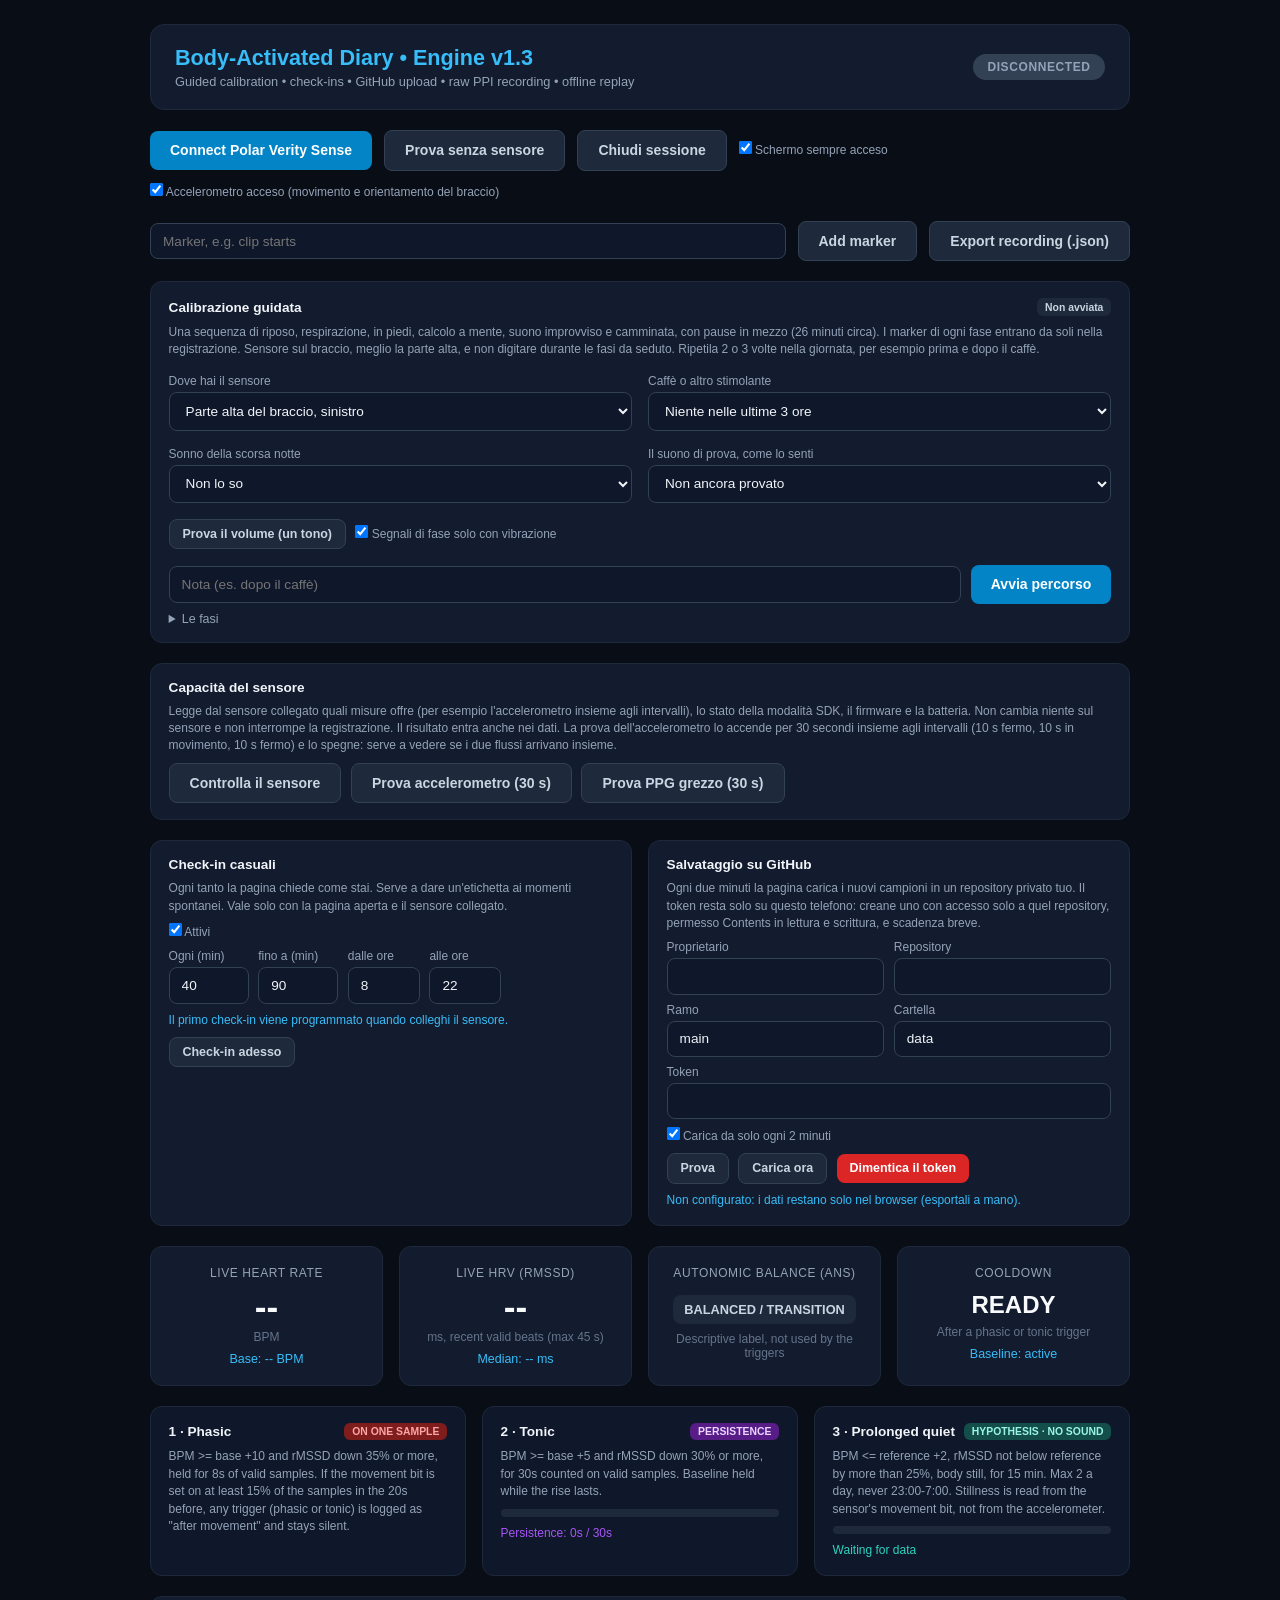
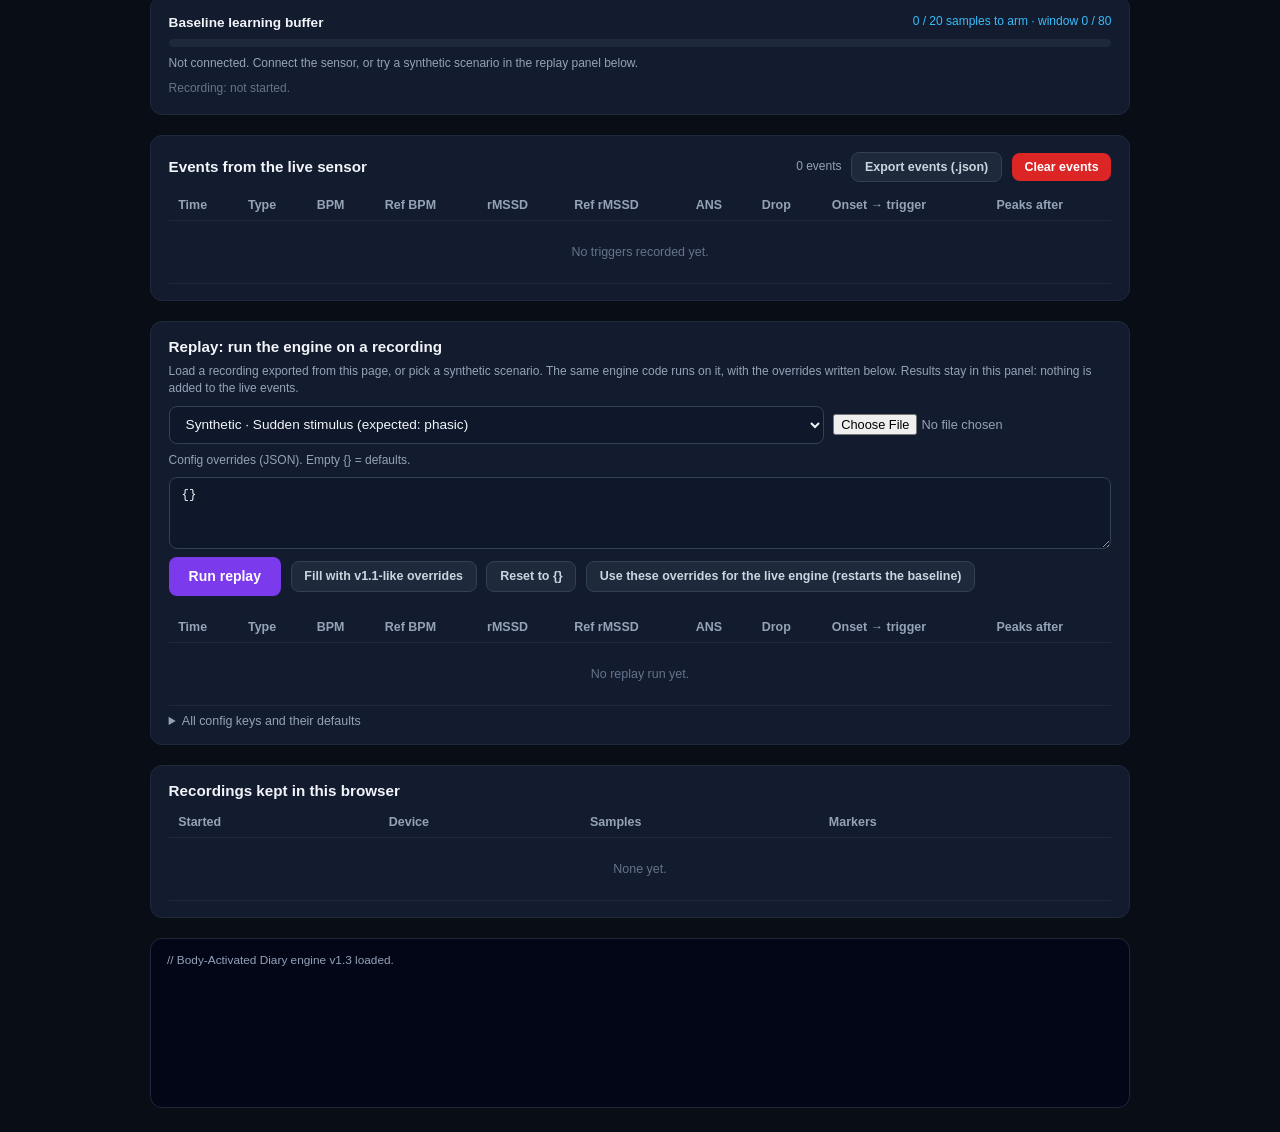
==== commit 19b7811f: "Add 30 s raw PPG test (55 Hz, 4 channels) next to PPI and accelerometer The test checks that the PPG" ====
--- a/index.html
+++ b/index.html
@@ -178,6 +178,7 @@
       <div class="row">
         <button id="capBtn" class="btn-secondary" type="button">Controlla il sensore</button>
         <button id="accBtn" class="btn-secondary" type="button">Prova accelerometro (30 s)</button>
+        <button id="ppgBtn" class="btn-secondary" type="button">Prova PPG grezzo (30 s)</button>
         <button id="capCopyBtn" class="btn-secondary btn-small" type="button" style="display:none;">Copia</button>
       </div>
       <pre id="capOut" class="small" style="display:none; white-space:pre-wrap; word-break:break-word; margin-top:0.5rem;"></pre>
@@ -1111,6 +1112,7 @@
 function startSession(deviceName) {
   rec.id = 'rec_' + Date.now(); rec.startedAt = Date.now(); rec.device = deviceName || null;
   rec.rows = []; rec.markers = []; rec.flushed = 0; rec.dirty = true;
+  if (pendingAccMarker) { addMarker('sensor:acc_start', 'system', pendingAccMarker); pendingAccMarker = null; }
   flushRecording();
   log(`Recording started (${rec.id}). Raw samples are kept${rec.db ? ' in this browser every 15 s' : ' in memory only: export before closing the page'}.`);
 }
@@ -1122,7 +1124,7 @@
     format: RECORDING_FORMAT, format_version: 3, engine_version: ENGINE_VERSION,
     session_id: meta.id, started_at: new Date(meta.startedAt).toISOString(), device: meta.device,
     config: engine.config, columns: COLUMNS,
-    note: 'flags is the raw Polar byte: bit0 = blocker (movement), bit1 = skin contact, bit2 = skin contact supported. ts in ms, estimated back from the arrival time of each Bluetooth packet. Format 2 adds kind and data to markers (kind: manual, phase, stimulus, checkin, system). Format 3 adds: fts = the sensor clock written in the packet header (ms since 2000-01-01, same value for all beats of a packet); late = 1 for beats that arrived in a burst after a stall (their ts is not reliable, the engine did not use them); mov = standard deviation of the acceleration magnitude over the last 2 s before the packet arrived, in milli-g (null = accelerometer off); ax, ay, az = mean acceleration in milli-g over the same window (arm orientation).',
+    note: 'flags is the raw Polar byte: bit0 = blocker (movement), bit1 = skin contact, bit2 = skin contact supported. ts in ms, estimated back from the arrival time of each Bluetooth packet. Format 2 adds kind and data to markers (kind: manual, phase, stimulus, checkin, system). Format 3 adds: fts = the sensor clock in the PPI packet header, which the Verity Sense leaves at 0 (not usable, kept only so the columns stay the same); late = 1 for beats delivered in a burst after more than 15 s without packets (their ts is not reliable, the engine did not use them); mov = standard deviation of the acceleration magnitude over the last 2 s before the packet arrived, in milli-g (null = accelerometer off); ax, ay, az = mean acceleration in milli-g over the same window (arm orientation).',
     samples: rows, markers: meta.markers || [], events
   };
 }
@@ -1193,16 +1195,18 @@
   for (const r of rows) { if (lastStampTs !== null && r.ts <= lastStampTs) r.ts = lastStampTs + 1; lastStampTs = r.ts; }
 }
 
-let lastFrameRx = null, lateRun = 0;
+let lastFrameRx = null, lateRun = 0, backlog = false, lastRowRx = 0;
 
 function onPpiNotification(dv) {
   const rows = parsePpiFrame(dv);
   if (!rows.length) return;
   const rx = Date.now();
-  // A normal packet comes every few seconds. Packets closer than 0.4 s, or the first one after more than 15 s of silence,
-  // are a backlog delivered in a burst: the arrival time says nothing about when the beats happened.
-  const late = lastFrameRx !== null && (rx - lastFrameRx < 400 || rx - lastFrameRx > 15000);
-  lastFrameRx = rx;
+  // A backlog starts with the first packet after more than 15 s of silence and lasts while packets keep arriving less than
+  // 0.4 s apart: the arrival time says nothing about when those beats happened. Two packets close together on their own are normal.
+  const gap = lastFrameRx === null ? 0 : rx - lastFrameRx;
+  if (gap > 15000) backlog = true; else if (backlog && gap >= 400) backlog = false;
+  const late = backlog;
+  lastFrameRx = rx; lastRowRx = rx;
   stampBatch(rows, rx);
   const a = accNow(rx);
   for (const r of rows) {
@@ -1237,6 +1241,7 @@
   await data.startNotifications();
   data.addEventListener('characteristicvaluechanged', e => onPpiNotification(e.target.value));
   data.addEventListener('characteristicvaluechanged', e => onAccFrame(e.target.value));
+  data.addEventListener('characteristicvaluechanged', e => onPpgFrame(e.target.value));
   await control.startNotifications();
   // answers of the control point are read only while a capability check is waiting for one
   control.addEventListener('characteristicvaluechanged', e => {
@@ -1249,11 +1254,13 @@
     w(u8);
   });
   pmdControl = control; btServer = server;
-  accLive.on = false; accLive.ring = []; lastFrameRx = null;
+  accLive.on = false; accLive.ring = []; lastFrameRx = null; backlog = false;
   await control.writeValueWithResponse(new Uint8Array([0x02, 0x03])); // start PPI stream
   if (store.get(ACC_KEY, true)) {
-    try { await new Promise(r => setTimeout(r, 800)); await setAcc(true); }
-    catch (err) { log('Accelerometro non avviato: ' + err.message); }
+    try {
+      await new Promise(r => setTimeout(r, 800)); await setAcc(true);
+      if (!accLive.on) { await new Promise(r => setTimeout(r, 2500)); await setAcc(true); }   // right after a reconnection the first try can be refused
+    } catch (err) { log('Accelerometro non avviato: ' + err.message); }
   }
 }
 
@@ -1261,6 +1268,7 @@
 const acc = { active: false, frames: 0, firstHex: null, types: {}, bad: 0, samples: [] };
 const accLive = { on: false, ring: [] };   // always-on accelerometer: the last few seconds of samples
 const ACC_KEY = 'bad_acc_v13';
+let pendingAccMarker = null;
 const ACC_START = [0x02, 0x02, 0x00, 0x01, 0x34, 0x00, 0x01, 0x01, 0x10, 0x00, 0x02, 0x01, 0x08, 0x00, 0x04, 0x01, 0x03];   // 52 Hz, 16 bit, 8 g, 3 axes
 
 // Movement and arm orientation over the last 2 s before time t. null if the accelerometer is off or silent.
@@ -1280,6 +1288,8 @@
     if (accLive.on) return;
     const r = await pmdCommand(ACC_START, 4000);
     accLive.on = !!(r.raw && (r.raw[3] === 0 || r.raw[3] === 6));
+    const info = { ok: accLive.on, reply: r.raw ? hexOf(r.raw) : (r.timeout ? 'timeout' : (r.error || '?')) };
+    if (rec.id !== null) addMarker('sensor:acc_start', 'system', info); else pendingAccMarker = info;   // the session starts a moment later
     log(accLive.on ? 'Accelerometro acceso (52 Hz): movimento e orientamento del braccio entrano nei dati.' : 'Accelerometro non avviato. ' + describeReply('Risposta', r));
   } else {
     accLive.on = false; accLive.ring = [];
@@ -1395,6 +1405,118 @@
   out.textContent = text; $('capCopyBtn').style.display = '';
   addMarker('sensor:acc_test', 'system', { text });
   log('Test accelerometro finito (salvato anche nella registrazione).');
+  syncSoon();
+}
+
+// ---------------------------------------------------------------- raw PPG test (30 s, alongside PPI and accelerometer; only a summary and a short excerpt are stored)
+// Verity Sense in normal mode: 55 Hz, 22 bit, 4 channels (3 PPG + 1 ambient). Frame type 0 = 4 x 24-bit signed samples; bit 7 of the frame type = delta compressed.
+const ppg = { active: false, frames: 0, firstHex: null, types: {}, bad: 0, samples: [] };   // samples: [t_ms, c0, c1, c2, c3]
+const PPG_START = [0x02, 0x01, 0x00, 0x01, 0x37, 0x00, 0x01, 0x01, 0x16, 0x00, 0x04, 0x01, 0x04];   // 55 Hz, 22 bit, 4 channels
+
+function parsePpgFrame(dv) {
+  if (dv.byteLength < 11) return null;
+  const u8 = new Uint8Array(dv.buffer, dv.byteOffset, dv.byteLength);
+  const ft = u8[9], comp = (ft & 0x80) !== 0, type = ft & 0x7f;
+  if (type !== 0) return { ft, samples: null };   // other frame types are counted, not decoded
+  const CH = 4, SIZE = 3, body = u8.subarray(10), out = [];
+  if (!comp) {
+    for (let o = 0; o + CH * SIZE <= body.length; o += CH * SIZE) { const s = []; for (let c = 0; c < CH; c++) s.push(signedLE(body, o + c * SIZE, SIZE)); out.push(s); }
+    return { ft, samples: out };
+  }
+  if (body.length < CH * SIZE) return { ft, samples: null };
+  const ref = []; for (let c = 0; c < CH; c++) ref.push(signedLE(body, c * SIZE, SIZE));
+  out.push(ref);
+  let off = CH * SIZE;
+  while (off + 1 < body.length) {
+    const w = body[off++], n = body[off++], bits = n * w * CH, len = Math.ceil(bits / 8);
+    if (w === 0 || off + len > body.length) break;
+    let bit = 0;
+    for (let k = 0; k < n; k++) {
+      const prev = out[out.length - 1], cur = [];
+      for (let ch = 0; ch < CH; ch++) {
+        let v = 0;
+        for (let i = 0; i < w; i++, bit++) if (body[off + (bit >> 3)] & (1 << (bit & 7))) v |= (1 << i);
+        if (v & (1 << (w - 1))) v -= (1 << w);
+        cur.push(prev[ch] + v);
+      }
+      out.push(cur);
+    }
+    off += len;
+  }
+  return { ft, samples: out };
+}
+
+function onPpgFrame(dv) {
+  if (!ppg.active || dv.byteLength < 10 || (dv.getUint8(0) & 0x3f) !== 1) return;
+  const r = parsePpgFrame(dv);
+  const now = Date.now();
+  ppg.frames++;
+  if (!ppg.firstHex) ppg.firstHex = hexOf(new Uint8Array(dv.buffer, dv.byteOffset, Math.min(dv.byteLength, 24)));
+  if (!r) { ppg.bad++; return; }
+  ppg.types[r.ft] = (ppg.types[r.ft] || 0) + 1;
+  if (!r.samples) { ppg.bad++; return; }
+  const n = r.samples.length;
+  r.samples.forEach((sm, i) => ppg.samples.push([now - Math.round((n - 1 - i) * 1000 / 55), sm[0], sm[1], sm[2], sm[3]]));
+}
+
+async function runPpgTest() {
+  if (ppg.active || acc.active || diag.running) return;
+  if (!connected || !pmdControl) { log('Collega prima il sensore.'); return; }
+  const SECS = 30;
+  diag.running = true; $('ppgBtn').disabled = true; $('accBtn').disabled = true; $('capBtn').disabled = true;
+  const out = $('capOut'); out.style.display = ''; out.textContent = 'Test PPG grezzo: avvio...';
+  const lines = [`Test PPG grezzo | ${new Date().toLocaleString()} | ${btDevice ? btDevice.name : '?'}`];
+  try {
+    // the accelerometer is normally on already; the test checks the three streams together
+    diag.running = false;
+    if (!accLive.on) { try { await setAcc(true); } catch (e) { /* reported below */ } }
+    diag.running = true;
+    lines.push(accLive.on ? 'Accelerometro acceso (modalità continua).' : 'Accelerometro NON acceso: la convivenza a tre non è verificata.');
+    ppg.frames = 0; ppg.firstHex = null; ppg.types = {}; ppg.bad = 0; ppg.samples = [];
+    acc.frames = 0; acc.types = {}; acc.bad = 0; acc.samples = []; acc.firstHex = null;
+    const rowsBefore = rec.rows.length, t0 = Date.now();
+    const start = await pmdCommand(PPG_START, 4000);
+    lines.push(describeReply('Avvio PPG (55 Hz, 22 bit, 4 canali)', start));
+    const startedOk = start.raw && (start.raw[3] === 0 || start.raw[3] === 6);
+    if (startedOk) {
+      ppg.active = true; acc.active = true;
+      for (let s = 0; s < SECS; s++) {
+        out.textContent = `Test PPG grezzo: ${SECS - s} s. Braccio fermo, sensore addosso come sempre.`;
+        await new Promise(r => setTimeout(r, 1000));
+      }
+      ppg.active = false; acc.active = false;
+      lines.push(describeReply('Stop PPG', await pmdCommand([0x03, 0x01], 3000)));
+      const sm = ppg.samples, rowsDuring = rec.rows.slice(rowsBefore);
+      const valid = rowsDuring.filter(r => !(r[4] & 1) && r[3] <= 30).length;
+      lines.push(`Frame PPG ricevuti: ${ppg.frames} (non letti: ${ppg.bad}) | tipi di frame (byte): ${Object.keys(ppg.types).map(k => '0x' + Number(k).toString(16) + ' x' + ppg.types[k]).join(', ') || 'nessuno'}`);
+      lines.push(`Campioni PPG: ${sm.length} in ${SECS} s = ${(sm.length / SECS).toFixed(1)} al secondo (atteso 55)`);
+      if (ppg.firstHex) lines.push(`Primo frame PPG (inizio): ${ppg.firstHex}`);
+      ['canale 0', 'canale 1', 'canale 2', 'ambiente (canale 3)'].forEach((name, c) => {
+        const v = sm.map(x => x[c + 1]);
+        if (v.length < 60) { lines.push(`${name}: pochi campioni`); return; }
+        const mean = v.reduce((p, q) => p + q, 0) / v.length;
+        // pulse amplitude proxy: peak-to-peak of the 1 s moving average removed signal, median over 1 s windows
+        const win = 55, ptp = [];
+        for (let i = 0; i + win <= v.length; i += win) {
+          const w = v.slice(i, i + win), m = w.reduce((p, q) => p + q, 0) / w.length, d = w.map(x => x - m);
+          ptp.push(Math.max(...d) - Math.min(...d));
+        }
+        ptp.sort((a, b) => a - b);
+        lines.push(`${name}: media ${Math.round(mean)}, min ${Math.min(...v)}, max ${Math.max(...v)}, ampiezza picco-picco per secondo (mediana) ${Math.round(ptp[Math.floor(ptp.length / 2)])}`);
+      });
+      lines.push(`Accelerometro nello stesso tempo: ${acc.samples.length} campioni = ${(acc.samples.length / SECS).toFixed(1)} al secondo (atteso 52), frame non letti ${acc.bad}`);
+      lines.push(`Intervalli PPI arrivati nel frattempo: ${rowsDuring.length} (validi ${valid}) in ${SECS} s`);
+      // a short raw excerpt (first 3 s, all 4 channels) so the signal shape can be checked offline
+      const ex = sm.slice(0, 165);
+      addMarker('sensor:ppg_excerpt', 'system', { rate_hz: 55, channels: 4, order: 'c0,c1,c2,ambient', samples: ex.map(x => x.slice(1)) });
+    }
+  } catch (e) { lines.push('Test interrotto: ' + e.message); }
+  ppg.active = false; acc.active = false;
+  diag.running = false; diag.waiting = null; $('ppgBtn').disabled = false; $('accBtn').disabled = false; $('capBtn').disabled = false;
+  const text = lines.join('\n');
+  out.textContent = text; $('capCopyBtn').style.display = '';
+  addMarker('sensor:ppg_test', 'system', { text });
+  log('Test PPG grezzo finito (salvato anche nella registrazione).');
   syncSoon();
 }
 
@@ -1571,7 +1693,7 @@
   const silent = connected && (s.lastValidTs === null ? (rec.startedAt !== null && now - rec.startedAt > 40000) : now - s.lastValidTs > 15000);
   if (!connected && reconnecting) { pill.textContent = 'Reconnecting'; pill.className = 'status-pill triggered'; }
   else if (!connected) { pill.textContent = 'Disconnected'; pill.className = 'status-pill'; }
-  else if (silent) { pill.textContent = 'No valid signal'; pill.className = 'status-pill connected'; }
+  else if (silent) { pill.textContent = (now - lastRowRx < 15000) ? 'Sensore: segnale non valido' : 'Sensore: nessun dato'; pill.className = 'status-pill connected'; }
   else if (inCooldown) { pill.textContent = 'Triggered / cooldown'; pill.className = 'status-pill triggered'; }
   else if (s.monitoring) { pill.textContent = 'Surveillance active'; pill.className = 'status-pill monitoring'; }
   else { pill.textContent = 'Learning baseline'; pill.className = 'status-pill connected'; }
@@ -2164,6 +2286,7 @@
   initContext();
   $('capBtn').onclick = checkCapabilities;
   $('accBtn').onclick = runAccTest;
+  $('ppgBtn').onclick = runPpgTest;
   $('accChk').checked = store.get(ACC_KEY, true);
   $('accChk').onchange = () => { store.set(ACC_KEY, $('accChk').checked); if (connected) setAcc($('accChk').checked).catch(err => log('Accelerometro: ' + err.message)); };
   $('capCopyBtn').onclick = async () => { try { await navigator.clipboard.writeText($('capOut').textContent); log('Testo copiato.'); } catch (e) { log('Copia non riuscita: seleziona il testo a mano.'); } };
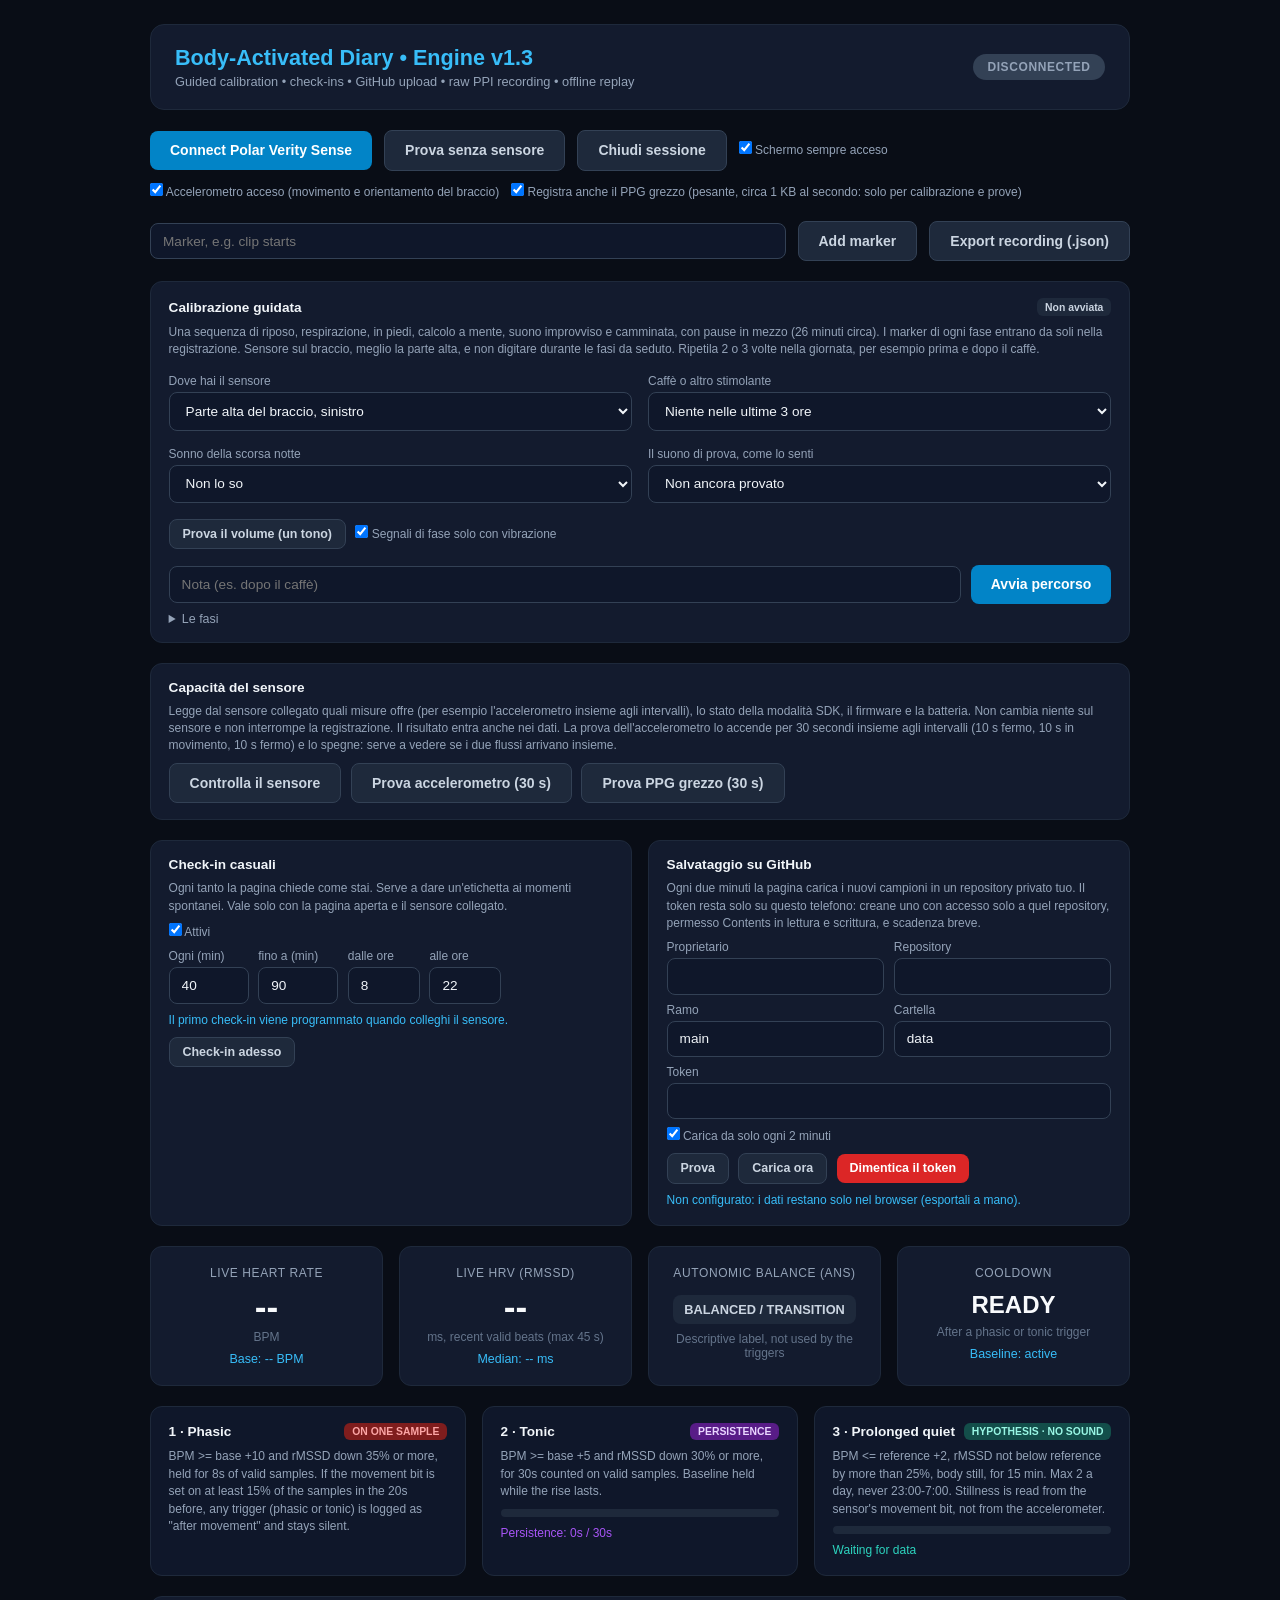
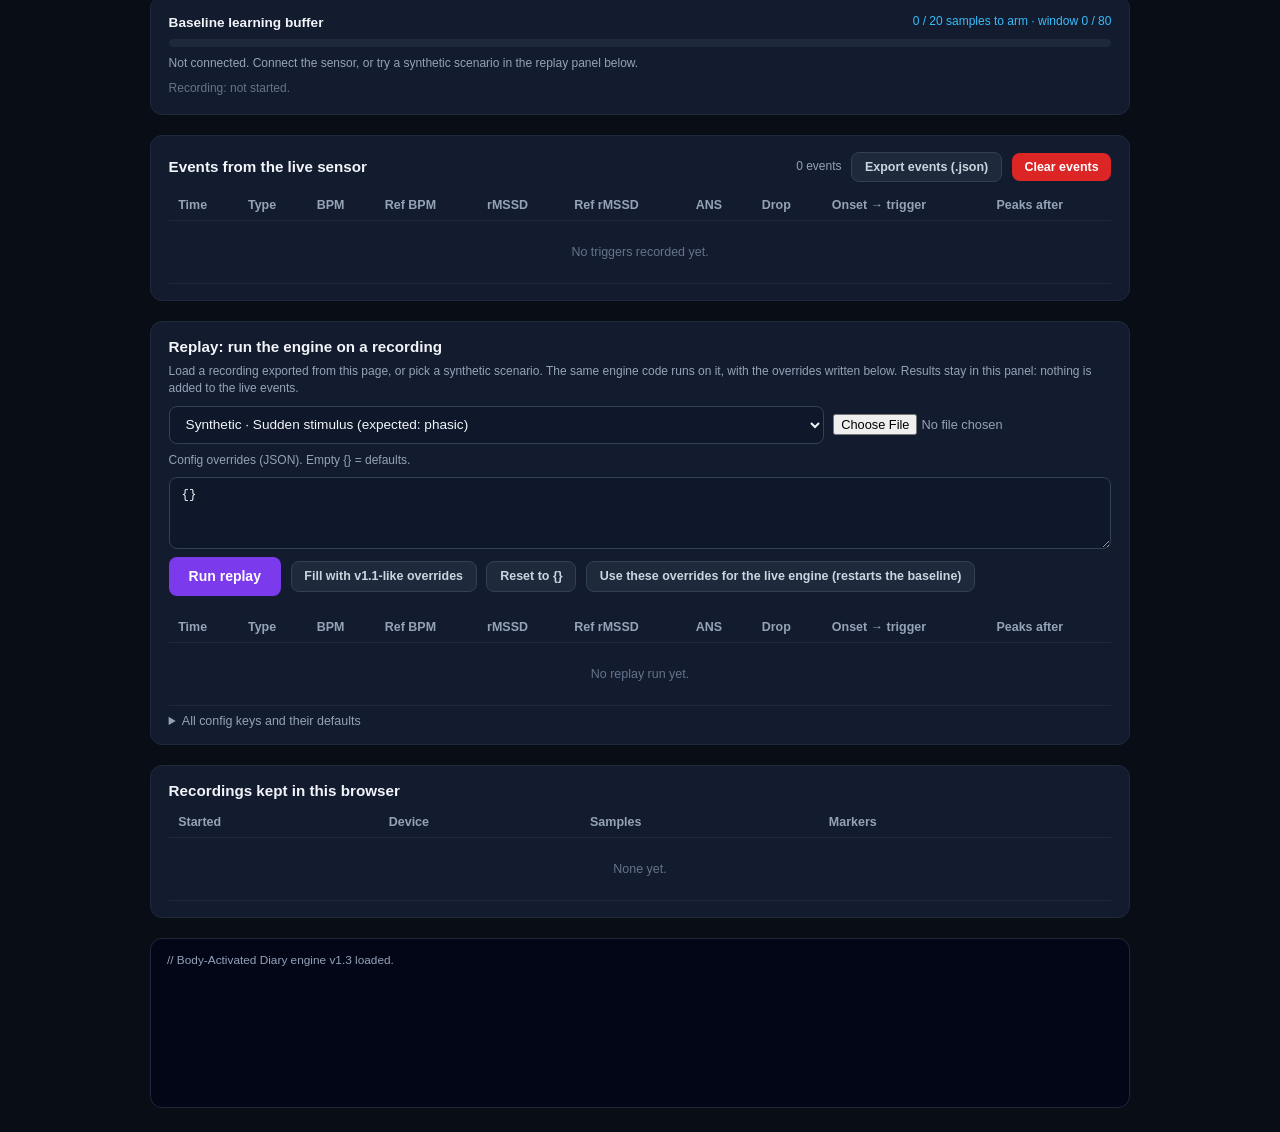
==== commit 76bfa95c: "Optional raw PPG recording (55 Hz, 4 channels), stored and uploaded apart from the PPI rows Off by d" ====
--- a/index.html
+++ b/index.html
@@ -121,6 +121,7 @@
       <button id="endBtn" class="btn-secondary">Chiudi sessione</button>
       <label class="small"><input type="checkbox" id="wakeChk" checked> Schermo sempre acceso</label>
       <label class="small"><input type="checkbox" id="accChk" checked> Accelerometro acceso (movimento e orientamento del braccio)</label>
+      <label class="small"><input type="checkbox" id="ppgChk"> Registra anche il PPG grezzo (pesante, circa 1 KB al secondo: solo per calibrazione e prove)</label>
       <span id="wakeNote" class="small" style="color:#fbbf24;"></span>
     </div>
     <div class="controls-bar">
@@ -1073,6 +1074,12 @@
 
 // ---------------------------------------------------------------- recording (raw samples)
 const rec = { id: null, startedAt: null, device: null, rows: [], markers: [], flushed: 0, db: null, dirty: false };
+// Optional raw PPG recording (heavy: about 1 KB per second). Frames are kept apart from the PPI rows and stored in the same IndexedDB
+// 'chunks' store under the session id + ':ppg'. Frame = [sensor_ts_ms, arrival_ms, ...values]: values are groups of 4 (c0, c1, c2, ambient);
+// the first group is raw, every following group is the difference from the previous one.
+const ppgRec = { on: false, frames: [], flushed: 0 };
+const PPG_KEY = 'bad_ppg_v13';
+const PPG_FORMAT_NOTE = 'frame = [sensor_ts_ms, arrival_ms, ...values]. sensor_ts_ms = timestamp in the PPG frame header (the sensor clock, ms since 1970; it is a real clock, unlike the PPI header), null if the browser cannot read it; arrival_ms = when the Bluetooth packet arrived. values come in groups of 4 samples (c0, c1, c2, ambient) at 55 Hz: the first group is raw, every following group is the difference from the previous group. The frame timestamp is the time of the LAST sample in the frame.';
 
 function openDb() {
   return new Promise(resolve => {
@@ -1098,10 +1105,12 @@
 function flushRecording() {
   if (!rec.db || rec.id === null) return;
   const chunk = rec.rows.slice(rec.flushed);
-  if (!chunk.length && !rec.dirty) return;
+  const pchunk = ppgRec.frames.slice(ppgRec.flushed);
+  if (!chunk.length && !pchunk.length && !rec.dirty) return;
   try {
     const tx = rec.db.transaction(['chunks', 'sessions'], 'readwrite');
     if (chunk.length) tx.objectStore('chunks').put({ sid: rec.id, seq: rec.flushed, rows: chunk });
+    if (pchunk.length) { tx.objectStore('chunks').put({ sid: rec.id + ':ppg', seq: ppgRec.flushed, rows: pchunk }); ppgRec.flushed = ppgRec.frames.length; }
     tx.objectStore('sessions').put(sessionMeta());
     rec.flushed = rec.rows.length; rec.dirty = false;
     tx.oncomplete = () => renderSessions();
@@ -1111,7 +1120,7 @@
 
 function startSession(deviceName) {
   rec.id = 'rec_' + Date.now(); rec.startedAt = Date.now(); rec.device = deviceName || null;
-  rec.rows = []; rec.markers = []; rec.flushed = 0; rec.dirty = true;
+  rec.rows = []; rec.markers = []; rec.flushed = 0; rec.dirty = true; ppgRec.frames = []; ppgRec.flushed = 0;
   if (pendingAccMarker) { addMarker('sensor:acc_start', 'system', pendingAccMarker); pendingAccMarker = null; }
   flushRecording();
   log(`Recording started (${rec.id}). Raw samples are kept${rec.db ? ' in this browser every 15 s' : ' in memory only: export before closing the page'}.`);
@@ -1154,7 +1163,10 @@
     exp.onclick = async () => {
       if (s.id === rec.id) flushRecording();
       const rows = s.id === rec.id ? rec.rows : await loadSessionRows(s.id);
-      download(`ppi_recording_${fileStamp(s.startedAt)}.json`, buildPayload(s.id === rec.id ? sessionMeta() : s, rows));
+      const payload = buildPayload(s.id === rec.id ? sessionMeta() : s, rows);
+      const pf = s.id === rec.id ? ppgRec.frames : await loadSessionRows(s.id + ':ppg');
+      if (pf.length) payload.ppg = { rate_hz: 55, channels: ['c0', 'c1', 'c2', 'ambient'], note: PPG_FORMAT_NOTE, frames: pf };
+      download(`ppi_recording_${fileStamp(s.startedAt)}.json`, payload);
     };
     td.appendChild(exp);
     const up = el('button', 'Carica', 'btn-secondary btn-small'); up.style.marginLeft = '0.4rem';
@@ -1165,7 +1177,7 @@
       del.onclick = () => {
         if (!confirm('Delete this recording from the browser? Export it first if you need it.')) return;
         const tx = rec.db.transaction(['chunks', 'sessions'], 'readwrite');
-        tx.objectStore('chunks').delete(sessionRange(s.id)); tx.objectStore('sessions').delete(s.id);
+        tx.objectStore('chunks').delete(sessionRange(s.id)); tx.objectStore('chunks').delete(sessionRange(s.id + ':ppg')); tx.objectStore('sessions').delete(s.id);
         tx.oncomplete = () => renderSessions();
       };
       td.appendChild(del);
@@ -1254,13 +1266,19 @@
     w(u8);
   });
   pmdControl = control; btServer = server;
-  accLive.on = false; accLive.ring = []; lastFrameRx = null; backlog = false;
+  accLive.on = false; accLive.ring = []; ppgRec.on = false; lastFrameRx = null; backlog = false;
   await control.writeValueWithResponse(new Uint8Array([0x02, 0x03])); // start PPI stream
   if (store.get(ACC_KEY, true)) {
     try {
       await new Promise(r => setTimeout(r, 800)); await setAcc(true);
       if (!accLive.on) { await new Promise(r => setTimeout(r, 2500)); await setAcc(true); }   // right after a reconnection the first try can be refused
     } catch (err) { log('Accelerometro non avviato: ' + err.message); }
+  }
+  if (store.get(PPG_KEY, false)) {
+    try {
+      await new Promise(r => setTimeout(r, 800)); await setPpgRec(true);
+      if (!ppgRec.on) { await new Promise(r => setTimeout(r, 2500)); await setPpgRec(true); }
+    } catch (err) { log('PPG grezzo non avviato: ' + err.message); }
   }
 }
 
@@ -1447,16 +1465,44 @@
 }
 
 function onPpgFrame(dv) {
-  if (!ppg.active || dv.byteLength < 10 || (dv.getUint8(0) & 0x3f) !== 1) return;
+  if ((!ppg.active && !ppgRec.on) || dv.byteLength < 10 || (dv.getUint8(0) & 0x3f) !== 1) return;
   const r = parsePpgFrame(dv);
   const now = Date.now();
-  ppg.frames++;
-  if (!ppg.firstHex) ppg.firstHex = hexOf(new Uint8Array(dv.buffer, dv.byteOffset, Math.min(dv.byteLength, 24)));
-  if (!r) { ppg.bad++; return; }
-  ppg.types[r.ft] = (ppg.types[r.ft] || 0) + 1;
-  if (!r.samples) { ppg.bad++; return; }
+  if (ppg.active) {
+    ppg.frames++;
+    if (!ppg.firstHex) ppg.firstHex = hexOf(new Uint8Array(dv.buffer, dv.byteOffset, Math.min(dv.byteLength, 24)));
+  }
+  if (!r || !r.samples) { if (ppg.active) { ppg.bad++; if (r) ppg.types[r.ft] = (ppg.types[r.ft] || 0) + 1; } return; }
   const n = r.samples.length;
-  r.samples.forEach((sm, i) => ppg.samples.push([now - Math.round((n - 1 - i) * 1000 / 55), sm[0], sm[1], sm[2], sm[3]]));
+  if (ppg.active) {
+    ppg.types[r.ft] = (ppg.types[r.ft] || 0) + 1;
+    r.samples.forEach((sm, i) => ppg.samples.push([now - Math.round((n - 1 - i) * 1000 / 55), sm[0], sm[1], sm[2], sm[3]]));
+  }
+  if (ppgRec.on) {
+    let fts = null;
+    try { fts = Number(dv.getBigUint64(1, true) / 1000000n) + 946684800000; } catch (e) { /* no BigInt: leave null */ }
+    const f = [fts, now];
+    r.samples.forEach((sm, i) => { for (let c = 0; c < 4; c++) f.push(i === 0 ? sm[c] : sm[c] - r.samples[i - 1][c]); });
+    ppgRec.frames.push(f);
+  }
+}
+
+// Start or stop the raw PPG recording (opt-in, see PPG_KEY). The test below leaves a running recording alone.
+async function setPpgRec(on) {
+  if (!pmdControl || diag.running) return;
+  if (on) {
+    if (ppgRec.on) return;
+    const r = await pmdCommand(PPG_START, 4000);
+    ppgRec.on = !!(r.raw && (r.raw[3] === 0 || r.raw[3] === 6));
+    const info = { ok: ppgRec.on, reply: r.raw ? hexOf(r.raw) : (r.timeout ? 'timeout' : (r.error || '?')) };
+    if (rec.id !== null) addMarker('sensor:ppg_start', 'system', info);
+    log(ppgRec.on ? 'PPG grezzo acceso (55 Hz, 4 canali): i campioni si registrano a parte.' : 'PPG grezzo non avviato. ' + describeReply('Risposta', r));
+  } else {
+    ppgRec.on = false;
+    await pmdCommand([0x03, 0x01], 3000);
+    log('PPG grezzo spento.');
+  }
+  refresh();
 }
 
 async function runPpgTest() {
@@ -1475,8 +1521,9 @@
     ppg.frames = 0; ppg.firstHex = null; ppg.types = {}; ppg.bad = 0; ppg.samples = [];
     acc.frames = 0; acc.types = {}; acc.bad = 0; acc.samples = []; acc.firstHex = null;
     const rowsBefore = rec.rows.length, t0 = Date.now();
-    const start = await pmdCommand(PPG_START, 4000);
-    lines.push(describeReply('Avvio PPG (55 Hz, 22 bit, 4 canali)', start));
+    const alreadyRec = ppgRec.on;
+    const start = alreadyRec ? { raw: [0xF0, 2, 1, 0, 0] } : await pmdCommand(PPG_START, 4000);
+    lines.push(alreadyRec ? 'PPG già acceso (registrazione continua).' : describeReply('Avvio PPG (55 Hz, 22 bit, 4 canali)', start));
     const startedOk = start.raw && (start.raw[3] === 0 || start.raw[3] === 6);
     if (startedOk) {
       ppg.active = true; acc.active = true;
@@ -1485,7 +1532,7 @@
         await new Promise(r => setTimeout(r, 1000));
       }
       ppg.active = false; acc.active = false;
-      lines.push(describeReply('Stop PPG', await pmdCommand([0x03, 0x01], 3000)));
+      if (!alreadyRec) lines.push(describeReply('Stop PPG', await pmdCommand([0x03, 0x01], 3000)));
       const sm = ppg.samples, rowsDuring = rec.rows.slice(rowsBefore);
       const valid = rowsDuring.filter(r => !(r[4] & 1) && r[3] <= 30).length;
       lines.push(`Frame PPG ricevuti: ${ppg.frames} (non letti: ${ppg.bad}) | tipi di frame (byte): ${Object.keys(ppg.types).map(k => '0x' + Number(k).toString(16) + ' x' + ppg.types[k]).join(', ') || 'nessuno'}`);
@@ -1634,7 +1681,7 @@
     log(`Device selected: ${device.name}`);
     btDevice = device; wantConnected = true; reconnectTries = 0;
     device.addEventListener('gattserverdisconnected', () => {
-      connected = false; $('connectBtn').disabled = false; accLive.on = false; accLive.ring = [];
+      connected = false; $('connectBtn').disabled = false; accLive.on = false; accLive.ring = []; ppgRec.on = false;
       flushRecording();
       if (wantConnected) {
         addMarker('sensor:disconnected', 'system');
@@ -1724,7 +1771,7 @@
   if (rec.id !== null) {
     $('recText').textContent = `Recording: ${rec.rows.length} samples since ${new Date(rec.startedAt).toLocaleTimeString()} · ${rec.markers.length} marker${rec.markers.length === 1 ? '' : 's'} · ` +
       (rec.db ? 'saved in this browser every 15 s' : 'in memory only, export before closing') +
-      (connected ? ` · accelerometro ${accLive.on ? (() => { const a = accNow(Date.now()); return a ? (a.mov >= 40 ? `movimento (${a.mov} mG)` : `fermo (${a.mov} mG)`) : 'acceso, in attesa di dati'; })() : 'spento'}` : '');
+      (connected ? ` · accelerometro ${accLive.on ? (() => { const a = accNow(Date.now()); return a ? (a.mov >= 40 ? `movimento (${a.mov} mG)` : `fermo (${a.mov} mG)`) : 'acceso, in attesa di dati'; })() : 'spento'}` + (ppgRec.on ? ` · PPG grezzo registrato (${ppgRec.frames.length} frame)` : '') : '');
   }
 }
 
@@ -2125,6 +2172,31 @@
   throw new Error('non trovo un nome libero per il file: controlla la cartella nel repository');
 }
 
+// Raw PPG frames go to their own files (ppg_00001.json, ...) next to the PPI chunks, at most 1500 frames each.
+async function uploadPpg(meta, frames, final) {
+  const c = syncCfg();
+  if (!syncReady(c) || !frames.length) return null;
+  const key = meta.id + ':ppg';
+  let st = syncState(key), sent = 0, msg = null;
+  for (let round = 0; round < 4 && st.rows < frames.length; round++) {
+    const part = frames.slice(st.rows, st.rows + 1500);
+    for (let attempt = 0; attempt < 6; attempt++) {
+      const seq = st.seq + 1 + attempt;
+      const payload = {
+        format: 'body-activated-diary/ppg-chunk', format_version: 1, engine_version: ENGINE_VERSION,
+        session_id: meta.id, started_at: new Date(meta.startedAt).toISOString(), device: meta.device,
+        rate_hz: 55, channels: ['c0', 'c1', 'c2', 'ambient'], note: PPG_FORMAT_NOTE,
+        frame_offset: st.rows, frames: part, seq, uploaded_at: new Date().toISOString(), final: !!final
+      };
+      const path = `${c.folder || 'data'}/${meta.id}/ppg_${String(seq).padStart(5, '0')}.json`;
+      const r = await ghPut(c, path, JSON.stringify(payload), `ppg ${meta.id} #${seq}`);
+      if (r === 'ok') { st = { rows: st.rows + part.length, markers: 0, seq, evSig: '' }; syncStateSave(key, st); sent += part.length; msg = `PPG parte ${seq} caricata`; break; }
+      if (attempt === 5) throw new Error('non trovo un nome libero per il file PPG');
+    }
+  }
+  return msg ? `${msg} (${sent} frame)` : null;
+}
+
 async function syncNow(final) {
   const c = syncCfg();
   if (!syncReady(c)) { renderSyncStatus(); return; }
@@ -2133,6 +2205,8 @@
   try {
     flushRecording();
     const msg = await uploadSession(sessionMeta(), rec.rows, rec.markers, final);
+    const pm = await uploadPpg(sessionMeta(), ppgRec.frames, final);
+    if (pm) log('Salvataggio su GitHub: ' + pm);
     sync.lastOk = Date.now(); sync.lastErr = null; sync.pendingRows = 0;
     if (!/^niente/.test(msg)) log('Salvataggio su GitHub: ' + msg);
   } catch (e) {
@@ -2148,6 +2222,9 @@
     const rows = s.id === rec.id ? rec.rows : await loadSessionRows(s.id);
     const msg = await uploadSession(s.id === rec.id ? sessionMeta() : s, rows, s.markers || [], true);
     log(`Sessione ${new Date(s.startedAt).toLocaleString()}: ${msg}`);
+    const pf = s.id === rec.id ? ppgRec.frames : await loadSessionRows(s.id + ':ppg');
+    const pm = await uploadPpg(s.id === rec.id ? sessionMeta() : s, pf, true);
+    if (pm) log(pm);
   } catch (e) { log('Caricamento non riuscito: ' + e.message); }
   renderSyncStatus();
 }
@@ -2287,6 +2364,8 @@
   $('capBtn').onclick = checkCapabilities;
   $('accBtn').onclick = runAccTest;
   $('ppgBtn').onclick = runPpgTest;
+  $('ppgChk').checked = store.get(PPG_KEY, false);
+  $('ppgChk').onchange = () => { store.set(PPG_KEY, $('ppgChk').checked); if (connected) setPpgRec($('ppgChk').checked).catch(err => log('PPG grezzo: ' + err.message)); };
   $('accChk').checked = store.get(ACC_KEY, true);
   $('accChk').onchange = () => { store.set(ACC_KEY, $('accChk').checked); if (connected) setAcc($('accChk').checked).catch(err => log('Accelerometro: ' + err.message)); };
   $('capCopyBtn').onclick = async () => { try { await navigator.clipboard.writeText($('capOut').textContent); log('Testo copiato.'); } catch (e) { log('Copia non riuscita: seleziona il testo a mano.'); } };
